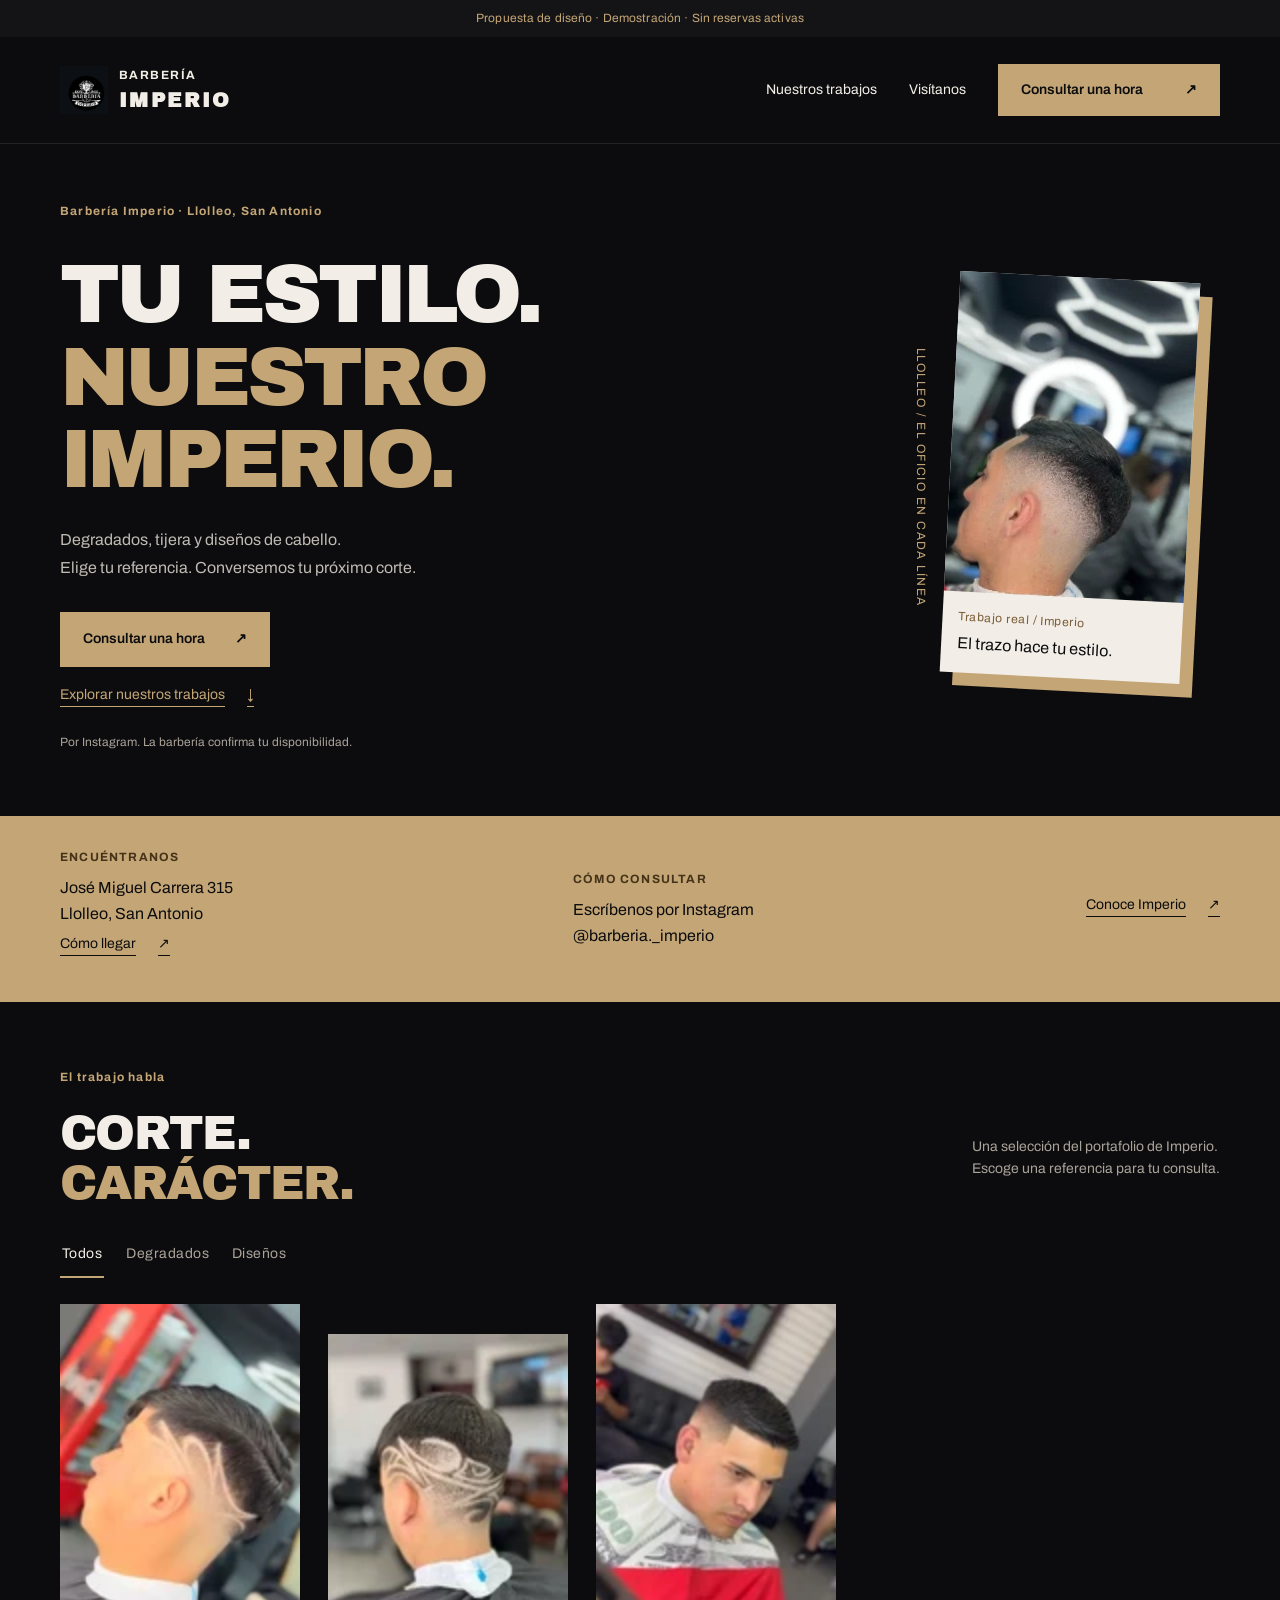
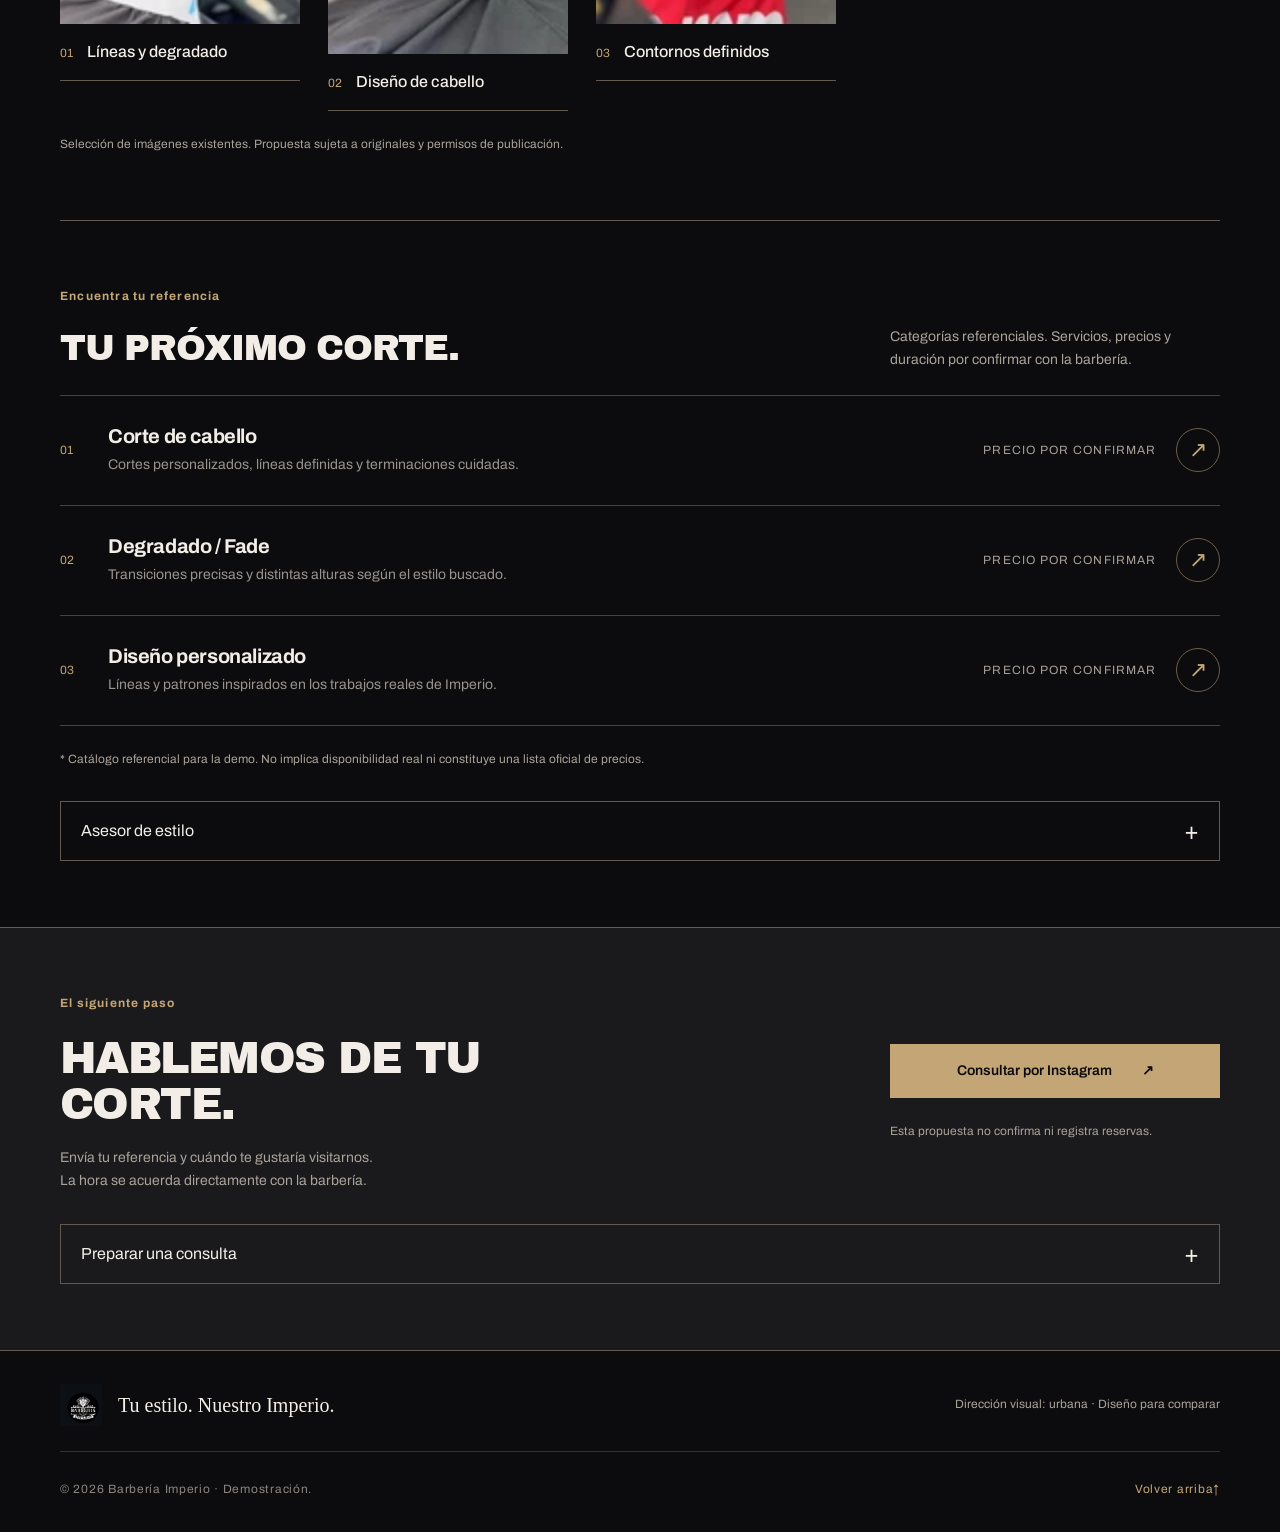
==== index.html @ 1c9d9870 "feat: recorta iconos y prepara fotografia responsive" ====
<!doctype html>
<html lang="es-CL">
<head>
  <meta charset="UTF-8">
  <meta name="viewport" content="width=device-width, initial-scale=1">
  <meta name="theme-color" content="#0c0c0d">
  <meta name="description" content="Barbería Imperio: conoce nuestros cortes, diseños, horarios y explora la experiencia digital de reservas y estilo personal.">
  <title>Barbería Imperio | El detalle hace la diferencia</title>
  <link rel="icon" type="image/png" href="assets/logo-imperio.png">
  <link rel="preload" href="assets/fonts/archivo-black.woff2" as="font" type="font/woff2" crossorigin>
  <link rel="preload" href="assets/fonts/archivo-variable.woff2" as="font" type="font/woff2" crossorigin>
  <link rel="stylesheet" href="styles.css">
  <link rel="stylesheet" href="design-system.css">
  <link rel="stylesheet" href="urban.css">
</head>
<body class="urban">
  <a class="skip-link" href="#contenido">Saltar al contenido</a>
  <div class="announcement">Propuesta de diseño · Demostración · Sin reservas activas</div>
  <header class="site-header" id="arriba">
    <div class="shell nav-shell">
      <a class="brand" href="#arriba" aria-label="Barbería Imperio, volver al inicio"><img src="assets/logo-imperio.png" alt="Logotipo original de Barbería Imperio" width="48" height="48"><span><small>BARBERÍA</small><strong>IMPERIO</strong></span></a>
      <button class="menu-toggle" type="button" aria-label="Abrir menú" aria-expanded="false" aria-controls="main-nav"><span></span><span></span><span></span></button>
      <nav id="main-nav" class="nav-links" aria-label="Navegación principal"><a href="#estilos">Nuestros trabajos</a><a href="#ubicacion">Visítanos</a><a class="btn btn-gold nav-reserve" href="#reservar">Consultar una hora <span aria-hidden="true">↗</span></a></nav>
    </div>
  </header>
  <main id="contenido">
    <section class="hero shell" aria-labelledby="hero-title">
      <div class="hero-copy"><p class="eyebrow">Barbería Imperio · Llolleo, San Antonio</p><h1 id="hero-title"><span>TU ESTILO.</span><span class="bronze">NUESTRO</span><span class="bronze">IMPERIO.</span></h1><p class="lead">Degradados, tijera y diseños de cabello.<br>Elige tu referencia. Conversemos tu próximo corte.</p><div class="hero-actions"><a class="btn btn-gold" href="#reservar">Consultar una hora <span aria-hidden="true">↗</span></a><a class="text-link" href="#estilos">Explorar nuestros trabajos <span aria-hidden="true">↓</span></a></div><p class="hero-note">Por Instagram. La barbería confirma tu disponibilidad.</p></div>
      <div class="hero-art"><p class="vertical-caption">LLOLLEO / EL OFICIO EN CADA LÍNEA</p><figure class="polaroid"><img src="assets/images/fade-perfil-240.webp" srcset="assets/images/fade-perfil-120.webp 120w, assets/images/fade-perfil-160.webp 160w, assets/images/fade-perfil-240.webp 240w" sizes="(max-width: 580px) 220px, (max-width: 1000px) 230px, 240px" alt="Perfil de un corte degradado realizado en Barbería Imperio" width="240" height="320" fetchpriority="high"><figcaption><small>Trabajo real / Imperio</small><p>El trazo hace tu estilo.</p></figcaption></figure></div>
    </section>
    <section class="location-band" id="ubicacion" aria-label="Visítanos y consulta una hora"><div class="shell band-grid"><div><p class="eyebrow">ENCUÉNTRANOS</p><p>José Miguel Carrera 315<br>Llolleo, San Antonio</p><a class="text-link" href="https://www.google.com/maps/search/?api=1&amp;query=Jos%C3%A9%20Miguel%20Carrera%20315%2C%20Llolleo%2C%20San%20Antonio%2C%20Chile" target="_blank" rel="noopener noreferrer">Cómo llegar <span aria-hidden="true">↗</span></a></div><div><p class="eyebrow">CÓMO CONSULTAR</p><p>Escríbenos por Instagram<br><a href="https://www.instagram.com/barberia._imperio/" target="_blank" rel="noopener noreferrer">@barberia._imperio</a></p></div><a class="text-link band-more" href="https://www.instagram.com/barberia._imperio/" target="_blank" rel="noopener noreferrer">Conoce Imperio <span aria-hidden="true">↗</span></a></div></section>
    <section class="section gallery-section" id="estilos" aria-labelledby="gallery-title"><div class="shell"><p class="eyebrow">El trabajo habla</p><div class="section-head"><h2 id="gallery-title">CORTE.<br><span class="bronze">CARÁCTER.</span></h2><p>Una selección del portafolio de Imperio.<br>Escoge una referencia para tu consulta.</p></div><div class="filters" role="group" aria-label="Filtrar estilos de cortes"><button class="filter active" data-filter="todos" aria-pressed="true">Todos</button><button class="filter" data-filter="degradado" aria-pressed="false">Degradados</button><button class="filter" data-filter="diseno" aria-pressed="false">Diseños</button></div><div class="gallery-grid"><article class="gallery-card" data-category="degradado diseno"><img src="assets/images/fade-lineas-240.webp" srcset="assets/images/fade-lineas-120.webp 120w, assets/images/fade-lineas-160.webp 160w, assets/images/fade-lineas-240.webp 240w" sizes="(max-width: 580px) calc((100vw - 56px) / 2), (max-width: 840px) calc((100vw - 96px) / 3), 240px" alt="Perfil lateral con degradado y diseño de líneas" width="240" height="320" loading="lazy"><div class="gallery-card-caption"><span class="card-number">01</span><h3>Líneas y degradado</h3></div></article>
<article class="gallery-card" data-category="diseno"><img src="assets/images/diseno-ondas-240.webp" srcset="assets/images/diseno-ondas-120.webp 120w, assets/images/diseno-ondas-160.webp 160w, assets/images/diseno-ondas-240.webp 240w" sizes="(max-width: 580px) calc((100vw - 56px) / 2), (max-width: 840px) calc((100vw - 96px) / 3), 240px" alt="Diseño de ondas en la parte posterior del cabello" width="240" height="320" loading="lazy"><div class="gallery-card-caption"><span class="card-number">02</span><h3>Diseño de cabello</h3></div></article>
<article class="gallery-card" data-category="degradado"><img src="assets/images/corte-frontal-240.webp" srcset="assets/images/corte-frontal-120.webp 120w, assets/images/corte-frontal-160.webp 160w, assets/images/corte-frontal-240.webp 240w" sizes="(max-width: 580px) calc((100vw - 56px) / 2), (max-width: 840px) calc((100vw - 96px) / 3), 240px" alt="Corte corto con contornos definidos visto de frente" width="240" height="320" loading="lazy"><div class="gallery-card-caption"><span class="card-number">03</span><h3>Contornos definidos</h3></div></article></div><p class="fine-print">Selección de imágenes existentes. Propuesta sujeta a originales y permisos de publicación.</p></div></section>
    <section class="section shell services-section" id="servicios" aria-labelledby="services-title"><p class="eyebrow">Encuentra tu referencia</p><div class="section-head"><h2 id="services-title">TU PRÓXIMO CORTE.</h2><p>Categorías referenciales. Servicios, precios y duración por confirmar con la barbería.</p></div><div class="services-list">
        <article class="service-row"><div class="service-number">01</div><div><h3>Corte de cabello</h3><p>Cortes personalizados, líneas definidas y terminaciones cuidadas.</p></div><span class="price-note">PRECIO POR CONFIRMAR</span><a href="#reservar" class="service-arrow" aria-label="Consultar hora para corte de cabello">↗</a></article>
        <article class="service-row"><div class="service-number">02</div><div><h3>Degradado / Fade</h3><p>Transiciones precisas y distintas alturas según el estilo buscado.</p></div><span class="price-note">PRECIO POR CONFIRMAR</span><a href="#reservar" class="service-arrow" aria-label="Consultar hora para degradado">↗</a></article>
        <article class="service-row"><div class="service-number">03</div><div><h3>Diseño personalizado</h3><p>Líneas y patrones inspirados en los trabajos reales de Imperio.</p></div><span class="price-note">PRECIO POR CONFIRMAR</span><a href="#reservar" class="service-arrow" aria-label="Consultar hora para diseño">↗</a></article>
      </div>
      <p class="fine-print">* Catálogo referencial para la demo. No implica disponibilidad real ni constituye una lista oficial de precios.</p><details class="advisor-panel" id="estilo-ia"><summary>Asesor de estilo <span aria-hidden="true">+</span></summary><div class="advisor-content"><p class="ai-disclaimer">Esta demostración utiliza reglas sencillas, no inteligencia artificial ni análisis de imágenes. No solicita fotografías.</p><div class="ai-widget"><div class="widget-top"><span><i class="live-dot"></i> ASESOR DE ESTILO</span><span>PREVIEW 01 / 01</span></div><h3>Descubre una inspiración</h3><label class="field-label" for="style-choice">¿Qué look buscas?</label><select id="style-choice"><option value="fade">Degradado limpio</option><option value="classic">Un corte versátil</option><option value="design">Un diseño que destaque</option></select><label class="field-label" for="maintenance-choice">¿Cuánto tiempo quieres dedicar al peinado?</label><select id="maintenance-choice"><option value="low">Muy poco</option><option value="medium">Algo de tiempo</option><option value="high">Me gusta trabajar mi estilo</option></select><button id="recommend-btn" class="btn btn-gold btn-full">Ver sugerencia <span>✦</span></button><div id="recommend-result" class="recommend-result" aria-live="polite" hidden></div></div></div></details></section>
    <section class="section booking-section" id="reservar" aria-labelledby="booking-title"><div class="shell"><div class="closing-grid"><div><p class="eyebrow">El siguiente paso</p><h2 id="booking-title">HABLEMOS DE TU<br>CORTE.</h2><p>Envía tu referencia y cuándo te gustaría visitarnos.<br>La hora se acuerda directamente con la barbería.</p></div><div class="closing-action"><a class="btn btn-gold" href="https://www.instagram.com/barberia._imperio/" target="_blank" rel="noopener noreferrer">Consultar por Instagram <span aria-hidden="true">↗</span></a><p class="fine-print">Esta propuesta no confirma ni registra reservas.</p></div></div><details class="consultation-panel"><summary>Preparar una consulta <span aria-hidden="true">+</span></summary><div class="consultation-content"><p>Prepara un mensaje con tus preferencias. Los horarios son referenciales y no indican disponibilidad real.</p><form id="booking-form" class="booking-form"><div class="form-top"><span>CONSULTA DE HORA</span><span>01 / IMPERIO</span></div><label for="appointment-service">¿Qué te gustaría hacer?</label><select id="appointment-service" required><option value="">Selecciona una opción</option><option value="Corte de cabello">Corte de cabello</option><option value="Degradado / Fade">Degradado / Fade</option><option value="Diseño personalizado">Diseño personalizado</option></select><label for="appointment-date">Fecha de preferencia</label><input type="date" id="appointment-date" required><label for="appointment-time">¿En qué horario prefieres venir?</label><select id="appointment-time" required><option value="">Selecciona una franja</option><option value="10:00–13:00">Mañana · 10:00–13:00</option><option value="13:00–16:30">Mediodía · 13:00–16:30</option><option value="16:30–19:30">Tarde · 16:30–19:30</option></select><label for="appointment-notes">Algo que quieras comentar <span>(opcional)</span></label><textarea id="appointment-notes" rows="3" maxlength="250" placeholder="Ej.: Quiero algo parecido al corte de la galería"></textarea><p id="booking-error" class="form-error" aria-live="polite" hidden></p><button type="submit" class="btn btn-gold btn-full">Preparar mi consulta <span>↗</span></button><div id="booking-output" class="booking-output" aria-live="polite" hidden><h3>Mensaje listo para enviar</h3><p id="booking-message"></p><div class="booking-actions"><button id="copy-booking" class="btn btn-outline" type="button">1 · Copiar mensaje</button><a class="btn btn-gold" href="https://www.instagram.com/barberia._imperio/" target="_blank" rel="noopener noreferrer">2 · Abrir Instagram ↗</a></div><p id="copy-status" class="copy-status" role="status" aria-live="polite" aria-atomic="true"></p><small>Debes enviar el mensaje y esperar la confirmación de la barbería.</small></div></form></div></details></div></section>
  </main>
  <footer class="site-footer"><div class="shell footer-main"><a class="footer-signature" href="#arriba" aria-label="Barbería Imperio, volver al inicio"><img src="assets/logo-imperio.png" alt="Barbería Imperio" width="42" height="42"><span>Tu estilo. Nuestro Imperio.</span></a><p>Dirección visual: urbana · Diseño para comparar</p></div><div class="shell footer-bottom"><small>© <span id="current-year"></span> Barbería Imperio · Demostración.</small><a href="#arriba">Volver arriba <span aria-hidden="true">↑</span></a></div></footer>
  <template id="equipo-pendiente"><section class="team-section" id="equipo" aria-labelledby="team-title">
      <div class="team-img"><img src="assets/_archivo/originales/barbero-tijeras.webp" alt="Profesional trabajando en un corte de cabello en Barbería Imperio" loading="lazy"></div>
      <div class="team-text"><span class="section-index">04 / EL EQUIPO</span><p class="kicker">LAS MANOS DETRÁS DEL ESTILO</p><h2 id="team-title">El talento<br>tiene <em>nombre.</em></h2><p>Muy pronto cada barbero podrá tener su propio perfil, galería de trabajos y disponibilidad. No publicaremos nombres, fotografías de perfil o especialidades sin confirmarlos.</p><div class="team-placeholder"><span>PERFILES DEL EQUIPO</span><strong>Próximamente</strong><small>Nombre · Especialidades · Portafolio · Agenda personal</small></div></div>
    </section></template>
  <div class="mobile-bar" hidden><a href="#reservar">Consultar una hora ↗</a></div>
  <script src="app.js" defer></script>
</body>
</html>
---- styles.css ----
:root{--bg:#0b0b0d;--surface:#151518;--surface2:#1b1c1e;--cream:#f1ede6;--gold:#c7a878;--gold2:#ae8c5c;--text:#e7e4df;--muted:#999590;--line:#35312e;--serif:Georgia,'Times New Roman',serif;--sans:Inter,'Segoe UI',Arial,sans-serif}
*{box-sizing:border-box}html{scroll-behavior:smooth;scroll-padding-top:94px}body{margin:0;background:var(--bg);color:var(--text);font-family:var(--sans);line-height:1.6;-webkit-font-smoothing:antialiased}::selection{background:var(--gold);color:var(--bg)}a{color:inherit;text-decoration:none}button,input,select,textarea{font:inherit}button{cursor:pointer}img{display:block;max-width:100%}h1,h2,h3,p,figure{margin:0}h1,h2{font-family:var(--serif);font-weight:400;line-height:1.08;letter-spacing:-.045em}h1 em,h2 em{color:var(--gold);font-weight:400}h2{font-size:clamp(2.65rem,5vw,5.2rem)}h3{line-height:1.2}.shell{width:min(1160px,calc(100% - 64px));margin-inline:auto}.skip-link{position:absolute;transform:translateY(-200%);background:var(--gold);color:#101010;padding:12px;z-index:99}.skip-link:focus{transform:translateY(0)}.announcement{text-align:center;font-size:12px;letter-spacing:.18em;color:#d2c4b0;background:#252017;padding:6px 12px;font-weight:600}.announcement-dot{display:inline-block;width:5px;height:5px;background:var(--gold);border-radius:50%;margin-right:8px;vertical-align:middle}.site-header{position:sticky;top:0;z-index:40;background:rgba(11,11,13,.94);backdrop-filter:blur(16px);border-bottom:1px solid rgba(231,228,223,.1)}.nav-shell{height:84px;display:flex;align-items:center;justify-content:space-between;gap:32px}.brand{display:flex;align-items:center;gap:11px;flex:none}.brand img{object-fit:contain;border-radius:50%;border:1px solid #2e2c2a}.brand span{display:flex;flex-direction:column;line-height:1.2}.brand strong{font-family:var(--serif);font-size:22px;letter-spacing:.11em}.brand small{font-size:12px;letter-spacing:.23em;color:var(--gold);margin-top:5px}.nav-links{display:flex;align-items:center;gap:27px}.nav-links>a{font-size:12px;color:#cbc7c1;transition:color .2s}.nav-links>a:hover{color:var(--gold)}.nav-links sup{font-size:12px;color:var(--gold);vertical-align:top}.nav-links .nav-reserve{background:var(--gold);color:#121212;font-size:12px;font-weight:750;letter-spacing:.045em;padding:14px 19px;text-transform:uppercase}.nav-reserve span{margin-left:12px}.menu-toggle{display:none;border:0;background:transparent;padding:10px}.menu-toggle span{width:23px;height:2px;background:var(--cream);display:block;margin:5px}
.hero{min-height:665px;position:relative;display:grid;grid-template-columns:1.07fr .93fr;align-items:center;gap:40px;padding-top:42px;padding-bottom:90px}.hero::before{position:absolute;content:"";pointer-events:none;width:590px;height:590px;left:-390px;top:-120px;background:radial-gradient(circle,rgba(199,168,120,.085),transparent 70%)}.eyebrow,.kicker,.section-index,.section-head p,.section-copy,.fine-print{font-size:12px}.eyebrow,.kicker{color:var(--gold);letter-spacing:.24em;font-weight:700}.thin-line{width:32px;height:1px;background:var(--gold);display:inline-block;vertical-align:middle;margin-right:11px}.hero h1{font-size:clamp(4.25rem,6.35vw,7.35rem);margin:28px 0 30px}.hero .lead{max-width:540px;color:#bfbab3;font-size:16px;line-height:1.9}.hero-actions{display:flex;gap:10px;flex-wrap:wrap;margin-top:37px}.btn{appearance:none;border:1px solid transparent;padding:16px 22px;min-height:50px;display:inline-flex;align-items:center;justify-content:center;gap:30px;text-align:center;font-size:12px;letter-spacing:.08em;font-weight:800;text-transform:uppercase;transition:transform .2s,background .2s,color .2s}.btn:hover{transform:translateY(-2px)}.btn:focus-visible,a:focus-visible,.filter:focus-visible,.service-arrow:focus-visible{outline:2px solid var(--cream);outline-offset:4px}.btn-gold{background:var(--gold);color:#12110e}.btn-gold:hover{background:#e1c08d}.btn-ghost{background:transparent;border-color:#5d5142;color:var(--cream)}.btn-ghost:hover{border-color:var(--gold)}.btn-outline{background:transparent;border-color:var(--gold);color:var(--cream)}.btn-full{width:100%}.hero-meta{display:flex;gap:27px;flex-wrap:wrap;margin-top:54px;font-size:12px;color:#a6a19b;text-transform:uppercase;letter-spacing:.09em}.hero-meta b{color:var(--gold);margin-right:7px}.hero-art{height:510px;position:relative}.hero-art:before{content:"";position:absolute;inset:35px 55px 30px 30px;border:1px solid rgba(199,168,120,.4);transform:translate(19px,-17px);pointer-events:none}.hero-art img{width:100%;height:100%;object-fit:cover}.hero-main{position:absolute;inset:8px 86px 40px 0;overflow:hidden;background:#292622}.hero-main img{object-position:center 30%;filter:saturate(.88)}.hero-main:after{content:"";position:absolute;inset:50% 0 0;background:linear-gradient(transparent,rgba(0,0,0,.85));pointer-events:none}.hero-main figcaption{font-size:12px;letter-spacing:.27em;font-weight:800;position:absolute;z-index:2;bottom:21px;left:25px;line-height:1.7}.hero-tile{position:absolute;width:147px;height:185px;right:0;overflow:hidden;border:5px solid var(--bg);background:#262321}.hero-tile img{object-position:center 45%}.tile-1{top:-2px}.tile-2{bottom:-1px}.hero-stamp{position:absolute;z-index:3;top:52%;right:103px;background:var(--gold);border-radius:50%;width:98px;height:98px;display:flex;align-items:center;justify-content:center;flex-direction:column;line-height:1.3;transform:rotate(-13deg);font-family:var(--serif);text-align:center;color:#14110e;font-size:16px;font-weight:800;letter-spacing:.05em;box-shadow:0 4px 26px rgba(0,0,0,.3)}.hero-stamp span{font-size:14px}.hero-stamp small{font:12px var(--sans);letter-spacing:.12em}.scroll-prompt{position:absolute;bottom:34px;left:0;font-size:12px;letter-spacing:.2em;color:#bcb4a7}.scroll-prompt span{color:var(--gold);margin-left:10px;font-size:17px}.ticker{overflow:hidden;background:var(--gold);color:#0c0c0d;padding:15px 0}.ticker>div{font-size:13px;letter-spacing:.28em;white-space:nowrap;font-weight:850;text-align:center}.ticker span{margin:0 25px}.section{padding-top:116px;padding-bottom:116px}.section-index{font-weight:700;letter-spacing:.19em;color:var(--gold);font-size:12px;text-transform:uppercase}.intro{display:grid;grid-template-columns:175px 1fr 60px;gap:20px;align-items:start}.intro h2{font-size:clamp(2.6rem,4.2vw,4.8rem)}.section-copy{color:#bbb6af;max-width:630px;line-height:2;font-size:15px;margin-top:25px}.intro-mark{font-size:60px;color:var(--gold);opacity:.75;line-height:1}.gallery-section{background:#121215;border-top:1px solid #242226;border-bottom:1px solid #242226}.section-head{display:flex;justify-content:space-between;gap:35px;align-items:end;margin:16px 0 32px}.section-head h2{margin-top:12px}.section-head>p{max-width:320px;color:#a9a49e;line-height:1.8}.filters{display:flex;flex-wrap:wrap;gap:8px;margin-bottom:25px}.filter{background:transparent;color:#c0bab3;border:1px solid #46403b;padding:10px 17px;font-size:12px;letter-spacing:.04em}.filter.active,.filter:hover{border-color:var(--gold);color:#181510;background:var(--gold)}.gallery-grid{display:grid;grid-template-columns:repeat(4,1fr);grid-auto-rows:235px;gap:13px}.gallery-card{position:relative;overflow:hidden;background:#2d2a29}.gallery-card img{width:100%;height:100%;object-fit:cover;filter:saturate(.88);transition:transform .45s,filter .45s}.gallery-card:hover img{transform:scale(1.06);filter:saturate(1.05)}.gallery-feature{grid-row:span 2;grid-column:span 2}.gallery-feature img{object-position:center 33%}.gallery-card:after{content:"";position:absolute;inset:45% 0 0;background:linear-gradient(transparent,rgba(0,0,0,.84));pointer-events:none}.gallery-card-caption{position:absolute;z-index:2;left:18px;bottom:20px;display:flex;flex-direction:column;gap:4px}.gallery-card-caption small{font-size:12px;letter-spacing:.18em;color:var(--gold)}.gallery-card-caption strong{font-family:var(--serif);font-size:19px;font-weight:400}.gallery-feature .gallery-card-caption strong{font-size:30px}.gallery-card[hidden]{display:none!important}.gallery-bottom{display:flex;align-items:center;justify-content:space-between;gap:25px;margin-top:29px}.gallery-bottom span{font-family:var(--serif);color:#99928b;font-size:24px;font-style:italic}.text-link{font-size:12px;letter-spacing:.09em;color:var(--gold);border-bottom:1px solid var(--gold);padding-bottom:8px}.services-section .section-head{margin-bottom:45px}.services-list{border-top:1px solid #494038}.service-row{min-height:122px;padding:25px 0;display:grid;grid-template-columns:45px 1fr 180px 44px;align-items:center;gap:20px;border-bottom:1px solid #494038}.service-number{color:var(--gold);font-size:12px}.service-row h3{font-family:var(--serif);font-size:clamp(24px,3vw,31px);font-weight:400}.service-row p{margin-top:6px;color:#99938d;font-size:12px}.price-note{font-size:12px;color:#a79f96;text-align:right;letter-spacing:.09em}.service-arrow{border:1px solid #6b5d48;display:grid;place-items:center;color:var(--gold);width:42px;height:42px;border-radius:50%;font-size:22px;transition:background .2s}.service-arrow:hover{background:var(--gold);color:#0c0c0d}.fine-print{color:#8e8882;margin-top:20px}.team-section{display:grid;grid-template-columns:1fr 1fr;min-height:570px;background:#1b1a1a}.team-img{overflow:hidden;max-height:650px}.team-img img{width:100%;height:100%;object-fit:cover;object-position:center 40%;filter:saturate(.75)}.team-text{padding:clamp(45px,7vw,100px);display:flex;flex-direction:column;justify-content:center}.team-text .kicker{margin-top:27px}.team-text h2{margin:14px 0 24px}.team-text>p:not(.kicker){max-width:470px;font-size:14px;color:#c6bfb7;line-height:1.9}.team-placeholder{margin-top:35px;border-top:1px solid #5a4a3b;border-bottom:1px solid #5a4a3b;padding:22px 0;display:flex;flex-direction:column;gap:6px}.team-placeholder span{letter-spacing:.2em;font-size:12px;color:var(--gold)}.team-placeholder strong{font-family:var(--serif);font-weight:400;font-size:25px}.team-placeholder small{color:#9e948a;font-size:12px}.ai-layout{display:grid;grid-template-columns:1.12fr .88fr;align-items:center;gap:9%}.ai-copy h2{margin:17px 0 23px}.ai-copy>p:not(.ai-disclaimer){max-width:480px;color:#bcb6af;font-size:15px;line-height:1.85}.ai-label{background:#29231d;color:#dbc298;padding:10px 14px;font-size:12px;font-weight:750;letter-spacing:.09em;display:inline-block}.check-list{padding:0;margin:25px 0;list-style:none}.check-list li{padding:10px 0;color:#e1d8cc;font-size:13px}.check-list li:before{content:'✦';color:var(--gold);margin-right:12px}.ai-disclaimer{color:#8e8881;font-size:12px;line-height:1.7;max-width:480px}.ai-widget{background:#19191c;border:1px solid #63533d;padding:34px;box-shadow:25px 25px 0 #131315}.widget-top,.form-top{display:flex;justify-content:space-between;gap:10px;font-size:12px;font-weight:800;color:var(--gold);letter-spacing:.16em}.widget-top span:last-child{color:#aaa198}.live-dot{display:inline-block;width:6px;height:6px;background:var(--gold);border-radius:50%;margin-right:7px}.ai-widget h3{font-family:var(--serif);font-weight:400;font-size:28px;margin:23px 0 25px}.field-label,.booking-form label{font-size:12px;color:#ccc4b9;font-weight:650;display:block;margin:18px 0 8px}.ai-widget select,.booking-form select,.booking-form input,.booking-form textarea{width:100%;min-height:49px;border:1px solid #4e463f;background:#101012;color:#eee9e2;padding:12px 15px;border-radius:0;appearance:auto;color-scheme:dark}.booking-form textarea{min-height:82px;resize:vertical}.ai-widget select:focus,.booking-form select:focus,.booking-form input:focus,.booking-form textarea:focus{outline:1px solid var(--gold);border-color:var(--gold)}.ai-widget .btn{margin-top:24px}.recommend-result{border:1px solid #6e5b41;background:#242019;padding:18px;margin-top:20px}.recommend-result strong{color:var(--gold);font-family:var(--serif);font-size:23px;display:block}.recommend-result p{font-size:12px;color:#e3d8c8;line-height:1.8;margin-top:8px}.booking-section{background:#e7dfd3;color:#171513}.booking-layout{display:grid;grid-template-columns:1fr .92fr;gap:8%;align-items:start}.booking-section .section-index,.booking-section .kicker{color:#7a5a35}.booking-copy .kicker{margin-top:45px}.booking-copy h2{margin:12px 0 24px}.booking-copy h2 em{color:#7a5a35}.booking-copy>p{color:#635d56;max-width:470px;font-size:15px;line-height:1.9}.booking-note{border-left:3px solid #9c7649;background:#d9cfc0;padding:20px 25px;margin-top:45px;max-width:490px}.booking-note strong{font-size:12px;letter-spacing:.09em}.booking-note p{color:#5e554c;font-size:12px;line-height:1.7;margin-top:8px}.booking-form{background:#141416;color:#eee9e2;padding:35px}.booking-form label span{color:#aaa198;font-weight:400}.booking-form .btn{margin-top:22px}.booking-form .form-error{padding:10px;background:#4b2a25;color:#ffe1d8;font-size:12px;margin-top:15px}.booking-output{margin-top:25px;border-top:1px solid #5b4d3a;padding-top:18px}.booking-output h3{color:var(--gold);font-family:var(--serif);font-size:22px;font-weight:400}.booking-output>p{white-space:pre-line;font-size:12px;margin:14px 0 18px;line-height:1.8;background:#222226;padding:15px;color:#eee}.booking-actions{display:flex;gap:10px;flex-wrap:wrap}.booking-actions .btn{margin:0;flex:1;min-width:115px;padding:12px;font-size:12px;gap:5px}.booking-output>small{display:block;color:#b9ada0;font-size:12px;margin-top:13px;line-height:1.6}.location-grid{display:grid;grid-template-columns:1fr 340px;gap:100px;align-items:center;margin-top:24px}.location-grid h2{margin:14px 0 40px}.contact-detail{border-top:1px solid #494038;padding:19px 0}.contact-detail small{display:block;color:var(--gold);font-size:12px;letter-spacing:.13em;margin-bottom:7px}.contact-detail strong{font-size:18px;font-weight:550}.contact-detail p{font-size:12px;color:#a9a199;margin-top:3px}.contact-buttons{margin-top:25px}.local-photo{position:relative;width:100%;max-width:340px;aspect-ratio:1/1.13;overflow:hidden;background:#222}.local-photo img{height:100%;width:100%;object-fit:cover;filter:contrast(.98) saturate(.83)}.local-photo figcaption{position:absolute;bottom:0;left:0;right:0;padding:24px 12px 13px;background:linear-gradient(transparent,rgba(0,0,0,.85));font-size:12px;color:#eee;letter-spacing:.1em}.site-footer{background:#101012;border-top:1px solid #4a4033;padding:65px 0 30px}.footer-grid{display:grid;grid-template-columns:1.4fr .7fr .7fr 1fr;gap:30px}.footer-brand img{border-radius:50%}.footer-brand p{font-family:var(--serif);letter-spacing:.11em;font-size:13px;margin-top:14px;color:var(--gold)}.footer-grid>div:not(.footer-brand):not(.footer-motto){display:flex;flex-direction:column;gap:11px}.footer-grid>div>span{color:var(--gold);font-size:12px;letter-spacing:.18em;font-weight:800;margin-bottom:10px}.footer-grid a{color:#b4aea6;font-size:12px}.footer-grid a:hover{color:var(--gold)}.footer-motto{font-family:var(--serif);font-size:clamp(30px,4vw,55px);letter-spacing:.03em;color:#a79f96;white-space:nowrap}.footer-motto span{display:block;color:var(--gold);font-size:20px}.footer-bottom{border-top:1px solid #38332f;margin-top:60px;padding-top:20px;display:flex;align-items:center;justify-content:space-between;gap:15px;color:#8b857e}.footer-bottom small,.footer-bottom a{font-size:12px;letter-spacing:.06em}.footer-bottom a{color:var(--gold)}.mobile-bar{display:none}
@media(max-width:1100px){.nav-links{gap:15px}.hero{gap:18px}.hero h1{font-size:clamp(4rem,6vw,5.6rem)}.location-grid{gap:60px}}
@media(max-width:840px){.shell{width:min(100% - 40px,1160px)}.nav-shell{height:72px}.menu-toggle{display:block}.nav-links{display:none;position:absolute;top:72px;left:0;right:0;background:#111113;padding:22px 20px 30px;border-bottom:1px solid #47413a;flex-direction:column;align-items:stretch;gap:0}.nav-links.open{display:flex}.nav-links a{padding:13px;font-size:14px}.nav-links .nav-reserve{margin-top:10px}.hero{min-height:auto;grid-template-columns:1fr;padding-top:65px;gap:45px}.hero-copy{max-width:640px}.hero h1{font-size:clamp(4rem,9vw,6rem)}.hero-art{max-width:570px;width:100%;height:520px;margin:0 auto}.scroll-prompt{position:static;margin-top:15px}.intro{grid-template-columns:1fr 40px;gap:15px}.intro .section-index{grid-column:1/-1}.section{padding-block:82px}.gallery-grid{grid-template-columns:repeat(2,1fr)}.gallery-feature{grid-row:span 2;grid-column:span 1}.team-text{padding:40px}.ai-layout,.booking-layout{grid-template-columns:1fr;gap:48px}.ai-widget{max-width:570px}.location-grid{grid-template-columns:1fr 280px;gap:30px}.footer-grid{grid-template-columns:1.5fr 1fr 1fr}.footer-motto{display:none}}
@media(max-width:580px){.shell{width:calc(100% - 32px)}.announcement{font-size:12px;letter-spacing:.09em}.nav-shell{height:66px}.nav-links{top:66px}.brand img{width:43px;height:43px}.brand strong{font-size:19px}.hero{padding-top:43px;padding-bottom:42px;gap:35px}.eyebrow{font-size:12px}.hero h1{font-size:clamp(3.55rem,13vw,5.5rem);margin:22px 0}.hero .lead{font-size:14px}.hero-actions .btn{width:100%}.hero-meta{gap:14px;margin-top:27px;font-size:12px}.hero-art{height:410px;max-width:440px}.hero-main{inset:8px 70px 27px 0}.hero-tile{width:115px;height:158px}.hero-stamp{width:77px;height:77px;font-size:12px;right:80px}.hero-stamp small{font-size:12px}.ticker>div{font-size:12px;letter-spacing:.12em}.ticker span{margin:0 12px}.section{padding-block:70px}.intro{grid-template-columns:1fr}.intro h2{font-size:clamp(2.55rem,10vw,4rem)}.intro-mark{display:none}.section-head{align-items:start;flex-direction:column;gap:15px}.section-head>p{max-width:100%}.gallery-grid{grid-template-columns:repeat(2,minmax(0,1fr));grid-auto-rows:215px;gap:9px}.gallery-feature{grid-column:span 2;grid-row:span 2}.gallery-card-caption{left:12px;bottom:12px}.gallery-card-caption strong{font-size:15px}.gallery-feature .gallery-card-caption strong{font-size:23px}.gallery-bottom{align-items:start;flex-direction:column}.service-row{grid-template-columns:24px 1fr 35px;gap:12px;min-height:120px}.service-row .price-note{grid-column:2;grid-row:2;text-align:left}.service-arrow{grid-column:3;grid-row:1;align-self:start;width:35px;height:35px}.service-row p{font-size:12px}.team-section{grid-template-columns:1fr}.team-img{height:360px}.team-text{padding:60px 26px}.ai-widget,.booking-form{padding:23px}.ai-widget{box-shadow:10px 10px 0 #131315}.booking-note{margin-top:25px}.location-grid{grid-template-columns:1fr}.local-photo{max-width:100%;aspect-ratio:1.3/1}.footer-grid{grid-template-columns:1fr 1fr;gap:30px}.footer-brand{grid-column:span 2}.footer-bottom{flex-direction:column;align-items:start;padding-bottom:50px}.mobile-bar{display:block;position:fixed;bottom:0;left:0;right:0;z-index:45;background:#111;padding:10px 16px max(10px,env(safe-area-inset-bottom));border-top:1px solid #514632}.mobile-bar a{display:block;background:var(--gold);color:#111;text-align:center;padding:13px;font-size:12px;font-weight:850;letter-spacing:.08em}.site-footer{padding-bottom:25px}}
@media(prefers-reduced-motion:reduce){html{scroll-behavior:auto}*,*:before,*:after{transition:none!important;animation:none!important}}

/* Fase 1: legibilidad y confirmación accesible de copia. */
small{font-size:12px}.brand small{letter-spacing:.1em}.hero .eyebrow{letter-spacing:.1em}.hero-stamp{width:112px;height:112px}.hero-stamp small{letter-spacing:0}.widget-top{flex-wrap:wrap}.booking-actions .btn{min-width:170px;min-height:44px}.copy-status{min-height:1.6em;margin-top:12px;color:var(--cream);font-size:12px}.contact-buttons{display:flex;flex-wrap:wrap;gap:12px}.gallery-card-caption small{color:var(--cream)}.gallery-card-caption{ text-shadow:0 1px 3px #000}.hero-main figcaption,.local-photo figcaption{text-shadow:0 1px 3px #000}@media(max-width:580px){.hero-stamp{width:100px;height:100px;right:65px}.hero-meta{letter-spacing:.04em}.announcement{letter-spacing:.04em}.hero .eyebrow{letter-spacing:.06em}}
---- design-system.css ----
@font-face {
  font-family: 'Archivo';
  src: url('assets/fonts/archivo-variable.woff2') format('woff2');
  font-style: normal;
  font-weight: 100 900;
  font-display: swap;
}
@font-face {
  font-family: 'Archivo Black';
  src: url('assets/fonts/archivo-black.woff2') format('woff2');
  font-style: normal;
  font-weight: 400;
  font-display: swap;
}

:root {
  --bg: #0c0c0e;
  --surface: #1a1a1d;
  --surface2: #2a2a2c;
  --cream: #f2eee7;
  --gold: #c4a676;
  --gold2: #d7bb90;
  --bronze-dark: #7a5a35;
  --text: var(--cream);
  --muted: #aaa39a;
  --line: #625a50;
  --sans: 'Archivo', Arial, Helvetica, sans-serif;
  --display: 'Archivo Black', Arial, Helvetica, sans-serif;
  --serif: Georgia, 'Times New Roman', serif;
  --type-label: .75rem;
  --type-small: .875rem;
  --type-body: 1rem;
  --type-title: clamp(1.5rem, 2.5vw, 2rem);
  --type-section: clamp(1.875rem, 4vw, 3.5rem);
  --type-hero: clamp(2rem, 5.4vw, 5rem);
  --focus: var(--cream);
}

body { font-size: var(--type-body); }
h1, h2 {
  font-family: var(--display);
  font-weight: 400;
  line-height: 1.06;
  letter-spacing: -.035em;
}
h1 em, h2 em { font-style: normal; }
.hero h1 { font-size: var(--type-hero); }
h2, .intro h2 { font-size: var(--type-section); }
h3, .service-row h3, .ai-widget h3, .booking-output h3 {
  font-family: var(--sans);
  font-size: var(--type-title);
  font-weight: 700;
  letter-spacing: -.02em;
}
.brand strong { font-family: var(--display); font-size: 22px; letter-spacing: .07em; }
.hero-stamp, .gallery-card-caption strong, .gallery-bottom span,
.team-placeholder strong, .recommend-result strong, .footer-motto {
  font-family: var(--sans);
  font-style: normal;
}
.footer-brand p { font-family: var(--serif); }
.eyebrow, .kicker, .section-index, .ai-label, .widget-top, .form-top,
.contact-detail small, .footer-grid > div > span {
  font-size: var(--type-label);
  letter-spacing: .1em;
  font-weight: 700;
}
.section-copy, .section-head > p, .hero .lead, .booking-copy > p,
.ai-copy > p:not(.ai-disclaimer), .team-text > p:not(.kicker) {
  font-size: var(--type-body);
  line-height: 1.75;
}
.service-row p, .contact-detail p, .booking-form label, .field-label,
.check-list li { font-size: var(--type-small); }
.booking-section { background: var(--cream); color: var(--bg); --focus: var(--bronze-dark); }
.booking-section .section-index, .booking-section .kicker,
.booking-copy h2 em { color: var(--bronze-dark); }
.booking-form { background: var(--surface); color: var(--cream); --focus: var(--cream); }
.ai-widget { background: var(--surface); }
.booking-note { background: #e4dbcd; }
.ai-widget select, .booking-form select, .booking-form input,
.booking-form textarea { background: var(--bg); color: var(--cream); border-color: var(--line); }

/* Shared controls: every state is scoped to enabled controls. */
.btn, .nav-reserve, .filter, .text-link, .service-arrow, .menu-toggle {
  min-height: 44px;
  min-width: 44px;
  transition: background-color .16s ease, color .16s ease, border-color .16s ease;
}
.btn { font-size: var(--type-label); letter-spacing: .04em; font-weight: 700; }
.btn-gold, .nav-links .nav-reserve { background: var(--gold); color: var(--bg); border: 1px solid var(--gold); }
.btn-gold:hover:not(:disabled):not([aria-disabled='true']),
.nav-links .nav-reserve:hover:not([aria-disabled='true']) { background: var(--gold2); color: var(--bg); border-color: var(--gold2); }
.btn-outline, .btn-ghost { background: transparent; color: var(--cream); border: 1px solid var(--gold); }
.btn-outline:hover:not(:disabled):not([aria-disabled='true']),
.btn-ghost:hover:not(:disabled):not([aria-disabled='true']) { background: var(--surface2); color: var(--cream); border-color: var(--gold2); }
.btn:hover { transform: none; }
.btn:active:not(:disabled):not([aria-disabled='true']),
.nav-reserve:active:not([aria-disabled='true']) { background: var(--gold); color: var(--bg); border-color: var(--gold); }
.text-link { display: inline-flex; align-items: center; color: var(--gold); border: 0; text-decoration: underline; text-underline-offset: .5em; text-decoration-thickness: 1px; }
.text-link:hover:not([aria-disabled='true']) { color: var(--cream); text-decoration-thickness: 2px; }
.text-link:active:not([aria-disabled='true']) { color: var(--gold2); }
.filters { gap: 20px; }
.filter { padding: 10px 0; border: 0; border-bottom: 2px solid transparent; background: transparent; color: var(--muted); font-size: var(--type-small); }
.filter.active, .filter[aria-pressed='true'] { border-color: var(--gold); background: transparent; color: var(--cream); }
.filter:hover:not(:disabled):not([aria-disabled='true']) { color: var(--cream); border-color: var(--gold2); background: transparent; }
.filter:active:not(:disabled):not([aria-disabled='true']) { background: var(--surface2); color: var(--cream); }
.menu-toggle { border: 1px solid var(--line); }
.service-arrow { width: 44px; height: 44px; }
.footer-grid a, .footer-bottom a { display: inline-flex; align-items: center; min-height: 44px; min-width: 44px; }
:where(a, button, input, select, textarea):focus-visible {
  outline: 2px solid var(--focus);
  outline-offset: 4px;
}
.btn:focus-visible, a:focus-visible, .filter:focus-visible, .service-arrow:focus-visible { outline-color: var(--focus); }
.btn:disabled, .btn[aria-disabled='true'], .nav-reserve[aria-disabled='true'],
.text-link[aria-disabled='true'], .filter:disabled, .filter[aria-disabled='true'] {
  color: #bbb3a8;
  background: var(--surface2);
  border-color: var(--line);
  cursor: not-allowed;
  text-decoration: none;
}
@media (max-width: 580px) {
  :root { --type-hero: clamp(2rem, 9vw, 3rem); }
  .brand strong { font-size: 19px; }
  .service-row { grid-template-columns: 24px minmax(0, 1fr) 44px; }
  .hero .eyebrow { letter-spacing: .06em; }
}
@media (prefers-reduced-motion: reduce) {
  *, *::before, *::after { transition: none !important; }
}
---- urban.css ----
/* Estructura urbana. Los tokens y controles viven en design-system.css. */
.urban .shell { width: min(1160px, calc(100% - 64px)); }
.urban .announcement { background: #141416; color: var(--gold); font-size: 12px; letter-spacing: .01em; font-weight: 400; padding: 9px 16px; }
.urban .site-header { position: relative; background: var(--bg); backdrop-filter: none; }
.urban .nav-shell { height: 106px; }
.urban .brand img { border: 0; border-radius: 0; width: 48px; height: auto; }
.urban .brand small { color: var(--cream); font-weight: 700; font-size: 12px; letter-spacing: .12em; margin: 0 0 5px; }
.urban .brand strong { font-size: 20px; letter-spacing: .12em; }
.urban .nav-links { gap: 32px; }
.urban .nav-links > a { min-height: 44px; display: inline-flex; align-items: center; color: var(--cream); font-size: 14px; }
.urban .nav-links .nav-reserve { color: var(--bg); font-size: 14px; text-transform: none; padding: 14px 22px; font-weight: 600; letter-spacing: 0; }
.urban .menu-toggle { width: 44px; height: 44px; padding: 9px; }
.urban .menu-toggle span { width: 22px; margin: 5px 0; }
.urban .menu-toggle[aria-expanded='true'] span:nth-child(1) { transform: translateY(7px) rotate(45deg); }
.urban .menu-toggle[aria-expanded='true'] span:nth-child(2) { opacity: 0; }
.urban .menu-toggle[aria-expanded='true'] span:nth-child(3) { transform: translateY(-7px) rotate(-45deg); }
.urban .hero { grid-template-columns: minmax(0, 1fr) 340px; gap: 100px; padding: 58px 0 64px; min-height: 640px; }
.urban .hero::before, .urban .hero-art::before { content: none; }
.urban .hero .eyebrow { margin-bottom: 32px; letter-spacing: .1em; text-transform: none; }
.urban .hero h1 { font-size: clamp(52px, 6.5vw, 88px); margin: 0 0 26px; line-height: .99; letter-spacing: -.045em; }
.urban .hero h1 span { display: block; }
.urban .bronze { color: var(--gold); }
.urban .hero .lead { font-size: 16px; line-height: 1.75; }
.urban .hero-actions { display: flex; align-items: flex-start; flex-direction: column; gap: 10px; margin-top: 30px; }
.urban .btn { padding: 15px 22px; min-height: 50px; gap: 30px; font-size: 14px; letter-spacing: 0; text-transform: none; font-weight: 600; }
.urban .text-link { font-size: 14px; letter-spacing: 0; gap: 22px; min-height: 44px; }
.urban .hero-note { margin-top: 12px; font-size: 12px; color: var(--muted); }
.urban .hero-art { width: 100%; height: auto; max-width: none; display: flex; align-items: center; justify-content: center; gap: 20px; margin: 0; }
.urban .vertical-caption { writing-mode: vertical-rl; font-size: 12px; letter-spacing: .12em; color: var(--gold); }
.urban .polaroid { width: 240px; flex-shrink: 0; transform: rotate(3deg); background: var(--cream); color: var(--bg); box-shadow: 13px 13px 0 var(--gold); }
.urban .polaroid img { width: 100%; height: auto; aspect-ratio: 3 / 4; object-fit: cover; }
.urban .polaroid figcaption { padding: 16px; }
.urban .polaroid small { display: block; color: var(--bronze-dark); font-size: 12px; letter-spacing: .04em; margin-bottom: 4px; }
.urban .polaroid p { font-size: 16px; }
.urban .location-band { background: var(--gold); color: var(--bg); --focus: var(--bg); padding: 32px 0; }
.urban .band-grid { display: grid; grid-template-columns: 1fr 1fr auto; gap: 36px; align-items: center; }
.urban .location-band .eyebrow { color: #443219; margin-bottom: 8px; }
.urban .location-band p { font-size: 16px; }
.urban .location-band .eyebrow { font-size: 12px; }
.urban .location-band .text-link { color: var(--bg); }
.urban .location-band .text-link:hover { color: #33240f; }
.urban .band-more { align-self: center; }
.urban .section { padding-top: 66px; padding-bottom: 66px; }
.urban .gallery-section { background: var(--bg); border: 0; }
.urban .section-head { margin: 20px 0 24px; align-items: center; }
.urban .section-head h2 { font-size: clamp(32px, 4vw, 48px); margin: 0; }
.urban .section-head > p { font-size: 14px; line-height: 1.6; color: var(--muted); max-width: 330px; }
.urban .filters { margin: 16px 0 26px; gap: 22px; }
.urban .gallery-grid { display: grid; grid-template-columns: repeat(3, minmax(0, 240px)); grid-auto-rows: auto; gap: 28px; align-items: start; }
.urban .gallery-card { background: transparent; overflow: visible; }
.urban .gallery-card:nth-child(even) { margin-top: 30px; }
.urban .gallery-card::after { content: none; }
.urban .gallery-card img { width: 100%; height: auto; aspect-ratio: 3 / 4; object-fit: cover; filter: none; }
.urban .gallery-card:hover img { transform: none; filter: none; }
.urban .gallery-card-caption { position: static; display: flex; flex-direction: row; align-items: baseline; gap: 14px; padding: 16px 0; border-bottom: 1px solid var(--line); text-shadow: none; }
.urban .card-number { color: var(--gold); font-size: 12px; }
.urban .gallery-card h3 { font-family: var(--sans); font-size: 16px; font-weight: 500; line-height: 1.5; letter-spacing: 0; }
.urban .fine-print { margin-top: 24px; color: var(--muted); font-size: 12px; line-height: 1.6; }
.urban .services-section { border-top: 1px solid var(--line); }
.urban .services-section .section-head { margin-bottom: 24px; }
.urban .services-section h2 { font-size: clamp(28px, 3vw, 36px); }
.urban .service-row { grid-template-columns: 28px minmax(0,1fr) 180px 44px; gap: 20px; padding: 22px 0; min-height: 110px; }
.urban .service-row h3 { font-size: 20px; }
.urban .service-row p { font-size: 14px; }
.urban details { margin-top: 32px; border: 1px solid var(--line); }
.urban summary { display: flex; justify-content: space-between; align-items: center; min-height: 56px; padding: 16px 20px; cursor: pointer; color: var(--cream); list-style: none; font-size: 16px; }
.urban summary::-webkit-details-marker { display: none; }
.urban summary span { font-size: 24px; line-height: 1; }
.urban details[open] > summary span { transform: rotate(45deg); }
.urban summary:hover { background: var(--surface2); }
.urban summary:focus-visible { outline: 2px solid var(--cream); outline-offset: 4px; }
.urban .advisor-content { padding: 0 24px 24px; }
.urban .ai-disclaimer { max-width: 650px; color: var(--muted); margin: 12px 0 24px; }
.urban .ai-widget { max-width: 570px; padding: 24px; box-shadow: none; }
.urban .booking-section { background: var(--surface); color: var(--cream); --focus: var(--cream); border-top: 1px solid var(--line); border-bottom: 1px solid var(--line); }
.urban .closing-grid { display: grid; grid-template-columns: minmax(0, 1fr) 330px; gap: 60px; align-items: center; }
.urban .closing-grid h2 { font-size: clamp(30px, 3.6vw, 44px); margin: 22px 0 18px; }
.urban .closing-grid p:not(.eyebrow) { font-size: 14px; color: var(--muted); line-height: 1.65; }
.urban .closing-action .btn { width: 100%; }
.urban .closing-action .fine-print { font-size: 12px !important; }
.urban .consultation-content { padding: 0 24px 24px; }
.urban .consultation-content > p { color: var(--muted); margin-bottom: 24px; max-width: 620px; font-size: 14px; }
.urban .booking-form { max-width: 620px; padding: 28px; background: var(--bg); }
.urban .form-top { flex-wrap: wrap; }
.urban .site-footer { background: var(--bg); border: 0; padding: 32px 0 20px; }
.urban .footer-main { display: flex; justify-content: space-between; align-items: center; gap: 24px; }
.urban .footer-signature { display: inline-flex; align-items: center; gap: 16px; min-height: 44px; font-family: var(--serif); font-size: 20px; }
.urban .footer-signature img { width: 42px; height: auto; }
.urban .footer-main > p { font-size: 12px; color: var(--muted); }
.urban .footer-bottom { margin-top: 24px; padding-top: 16px; }
.urban .footer-bottom a { display: inline-flex; align-items: center; min-height: 44px; }
.urban .mobile-bar { display: none; }
@media(max-width: 1000px) {
  .urban .hero { gap: 40px; grid-template-columns: minmax(0,1fr) 290px; }
  .urban .hero h1 { font-size: clamp(48px,6vw,68px); }
  .urban .hero-art { gap: 12px; }
  .urban .polaroid { width: 230px; }
}
@media(max-width: 840px) {
  .urban .shell { width: calc(100% - 40px); }
  .urban .nav-shell { height: 78px; }
  .urban .nav-links { top: 78px; gap: 0; padding: 16px 20px 24px; }
  .urban .nav-links > a { display: flex; }
  .urban .hero { grid-template-columns: 1fr; min-height: auto; padding-top: 36px; gap: 40px; }
  .urban .hero-copy { max-width: 640px; }
  .urban .hero h1 { font-size: clamp(40px,8vw,64px); }
  .urban .hero-art { max-width: 310px; margin: 0 auto; }
  .urban .band-grid { grid-template-columns: 1fr 1fr; }
  .urban .band-more { grid-column: 1 / -1; justify-self: start; }
  .urban .closing-grid { grid-template-columns: 1fr; gap: 26px; }
  .urban .closing-action { max-width: 400px; }
}
@media(max-width: 580px) {
  .urban .shell { width: calc(100% - 40px); }
  .urban .announcement { padding: 7px 16px; font-size: 12px; line-height: 1.5; }
  .urban .nav-shell { height: 70px; gap: 16px; }
  .urban .brand img { width: 40px; }
  .urban .brand small { font-size: 12px; }
  .urban .brand strong { font-size: 18px; }
  .urban .nav-links { top: 70px; }
  .urban .hero { padding: 32px 0 44px; gap: 28px; }
  .urban .hero .eyebrow { margin-bottom: 24px; letter-spacing: .03em; }
  .urban .hero h1 { font-size: clamp(36px,11.1vw,52px); line-height: 1.02; margin-bottom: 22px; }
  .urban .hero .lead { font-size: 14px; line-height: 1.7; }
  .urban .hero-actions { margin-top: 24px; gap: 8px; }
  .urban .hero-actions .text-link { width: auto; }
  .urban .hero-note { margin-top: 8px; }
  .urban .hero-art { width: 100%; gap: 14px; justify-content: center; }
  .urban .polaroid { width: 220px; box-shadow: 10px 10px 0 var(--gold); }
  .urban .polaroid figcaption { padding: 12px; }
  .urban .polaroid p { font-size: 14px; }
  .urban .vertical-caption { font-size: 12px; letter-spacing: .09em; }
  .urban .location-band { padding: 28px 0; }
  .urban .band-grid { grid-template-columns: 1fr; gap: 24px; }
  .urban .band-more { grid-column: auto; }
  .urban .location-band p { font-size: 14px; }
  .urban .location-band .eyebrow { font-size: 12px; }
  .urban .section { padding: 44px 0; }
  .urban .section-head { gap: 18px; margin: 20px 0; }
  .urban .section-head h2 { font-size: 36px; }
  .urban .gallery-grid { grid-template-columns: repeat(2,minmax(0,1fr)); gap: 24px 16px; }
  .urban .gallery-card:nth-child(even) { margin-top: 20px; }
  .urban .gallery-card-caption { flex-direction: column; gap: 8px; padding: 12px 0; }
  .urban .gallery-card h3 { font-size: 14px; }
  .urban .services-section h2 { font-size: 30px; }
  .urban .service-row { grid-template-columns: 24px minmax(0,1fr) 44px; gap: 12px; }
  .urban .service-row h3 { font-size: 18px; }
  .urban .service-row .price-note { grid-column: 2; grid-row: 2; }
  .urban .advisor-content, .urban .consultation-content { padding: 0 16px 16px; }
  .urban .ai-widget, .urban .booking-form { padding: 18px; }
  .urban .closing-grid { gap: 26px; }
  .urban .closing-grid h2 { font-size: 30px; }
  .urban .closing-action { max-width: none; }
  .urban .footer-main { flex-direction: column; align-items: flex-start; gap: 16px; }
  .urban .footer-signature { font-size: 18px; gap: 12px; }
  .urban .footer-bottom { padding-bottom: 0; }
}
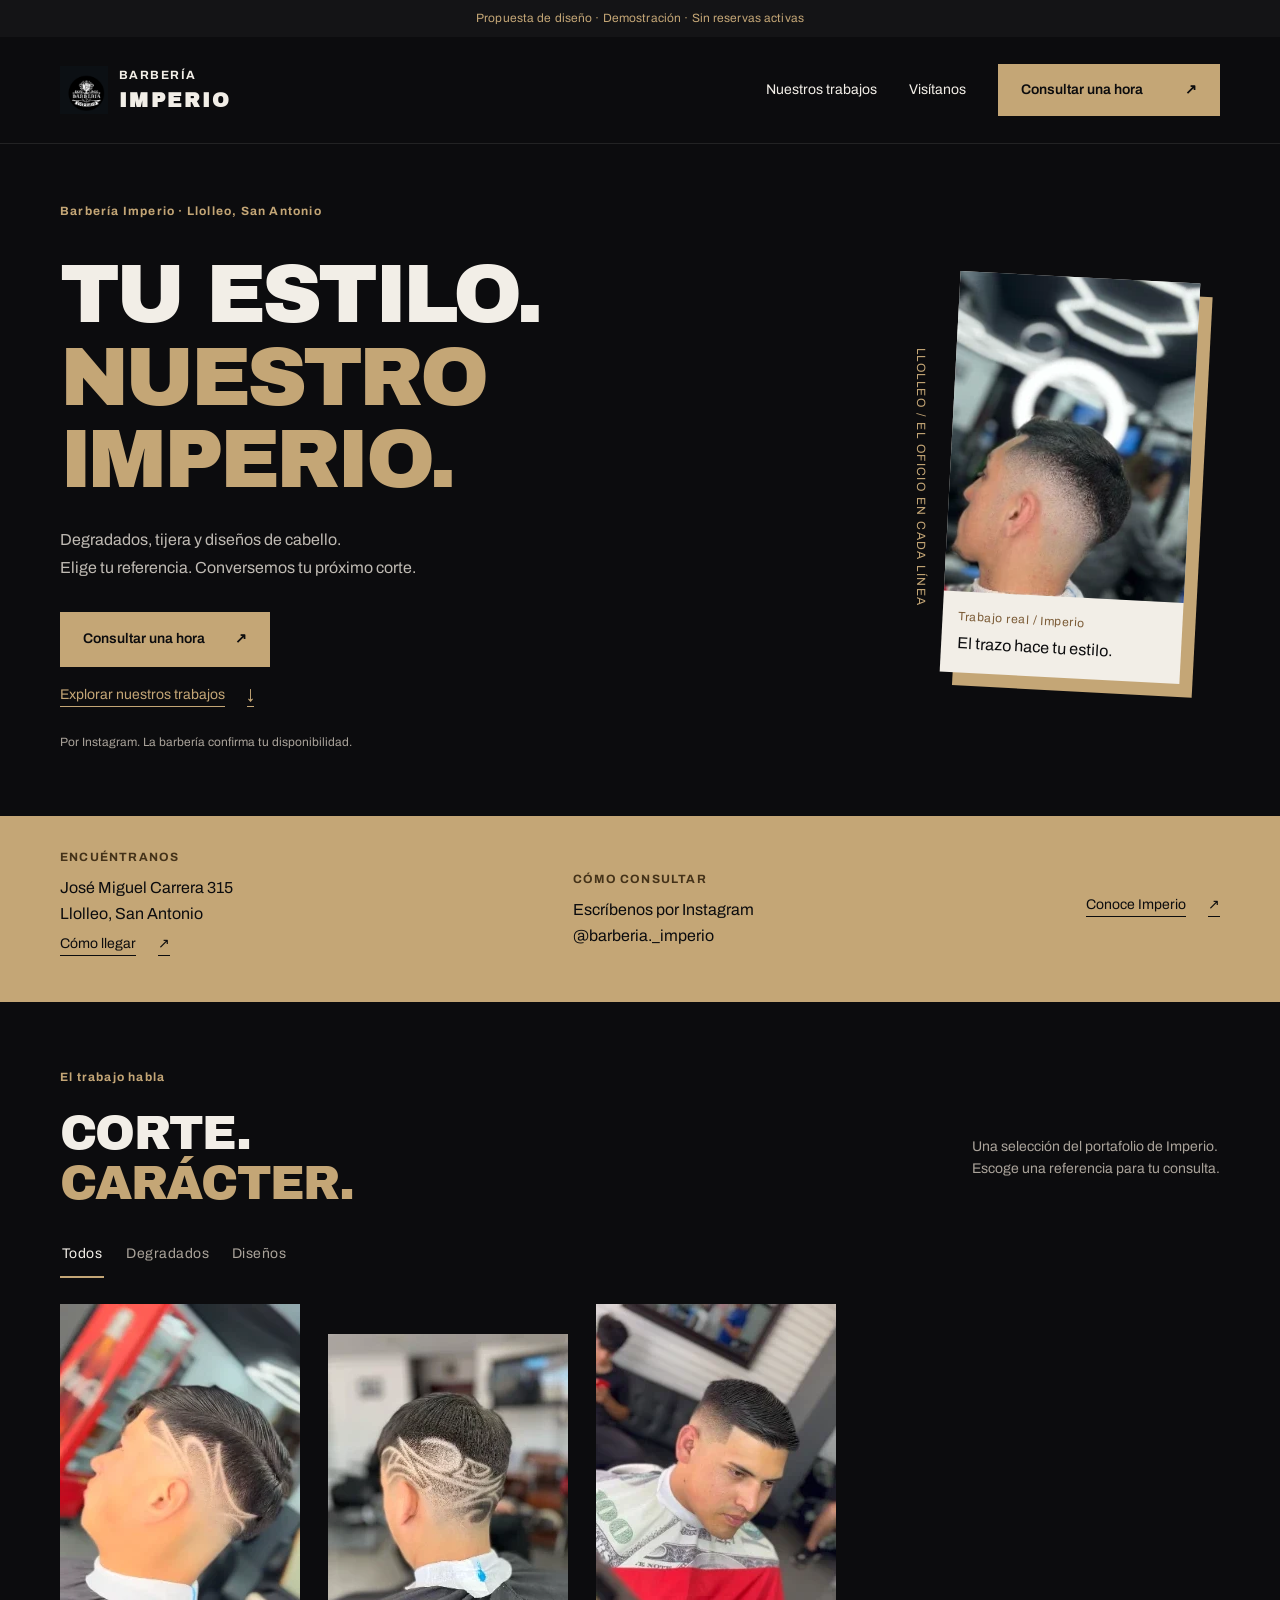
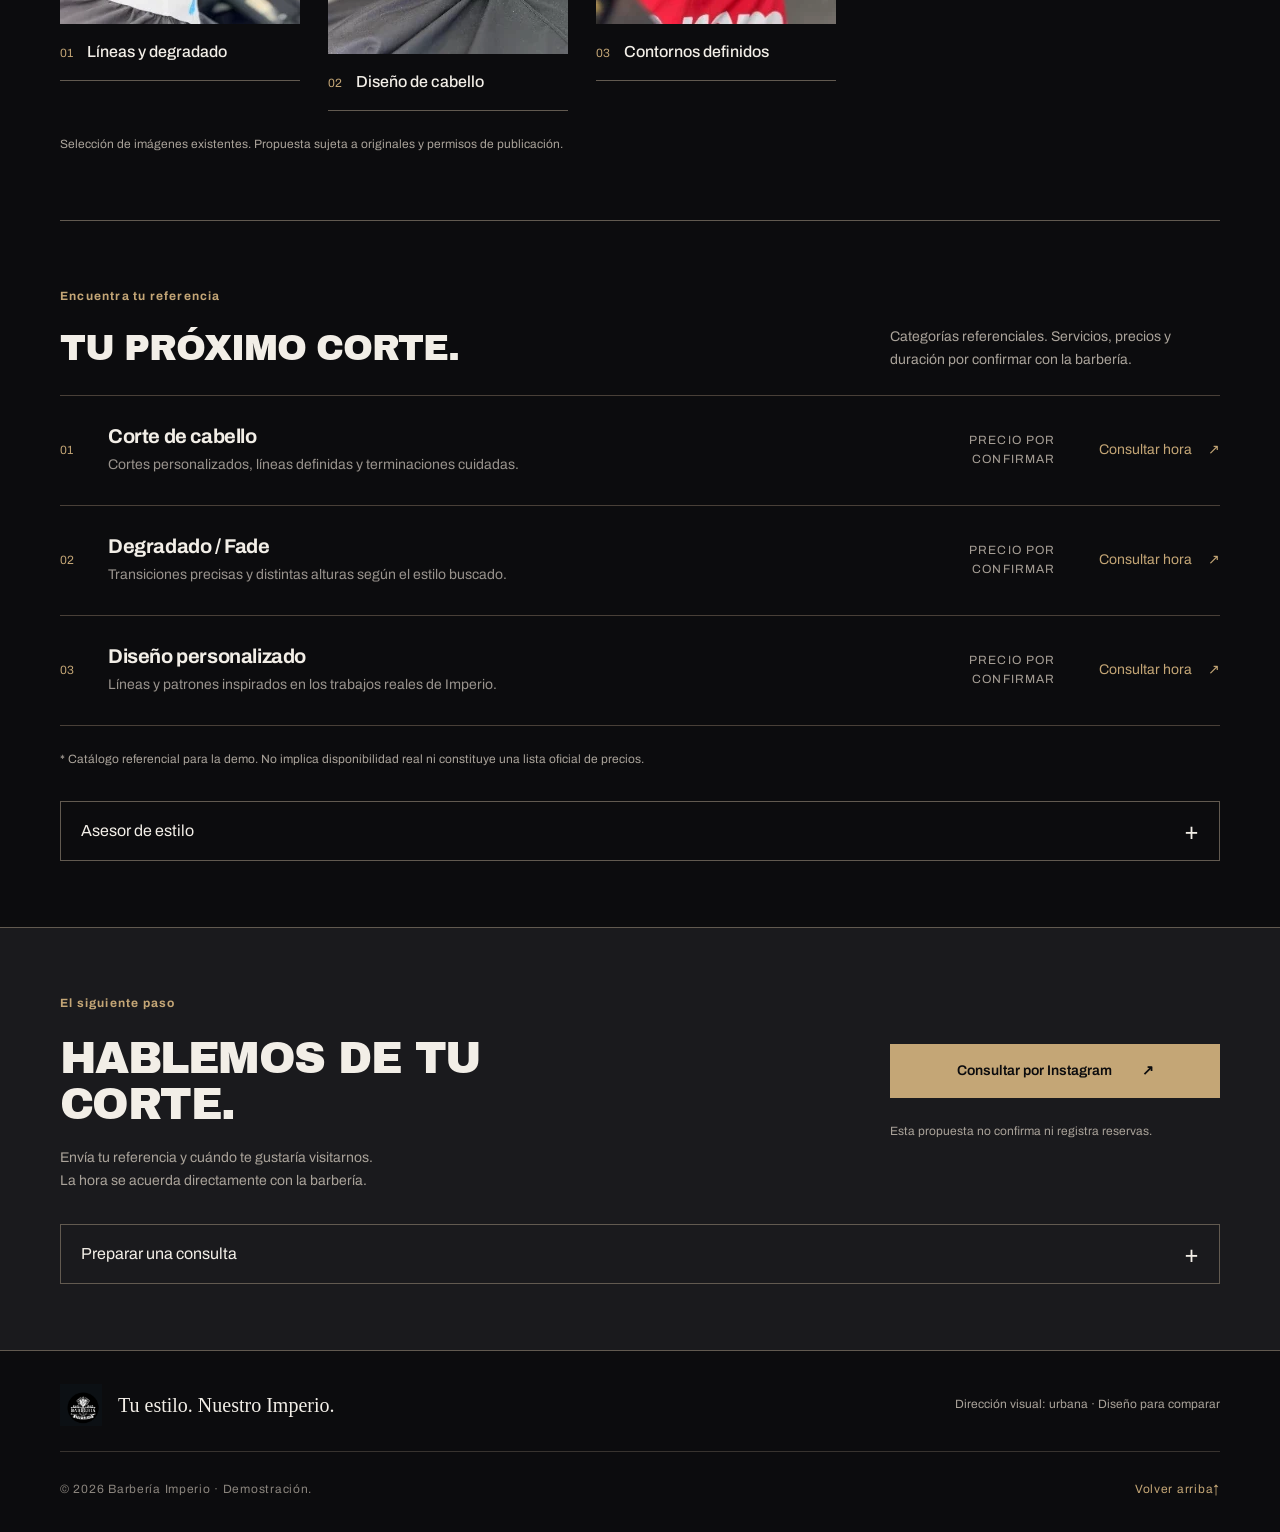
==== commit d9f13e4d: "feat: conecta recorrido de consulta y CTA movil" ====
--- a/index.html
+++ b/index.html
@@ -29,23 +29,23 @@
       <div class="hero-art"><p class="vertical-caption">LLOLLEO / EL OFICIO EN CADA LÍNEA</p><figure class="polaroid"><img src="assets/images/fade-perfil-240.webp" srcset="assets/images/fade-perfil-120.webp 120w, assets/images/fade-perfil-160.webp 160w, assets/images/fade-perfil-240.webp 240w" sizes="(max-width: 580px) 220px, (max-width: 1000px) 230px, 240px" alt="Perfil de un corte degradado realizado en Barbería Imperio" width="240" height="320" fetchpriority="high"><figcaption><small>Trabajo real / Imperio</small><p>El trazo hace tu estilo.</p></figcaption></figure></div>
     </section>
     <section class="location-band" id="ubicacion" aria-label="Visítanos y consulta una hora"><div class="shell band-grid"><div><p class="eyebrow">ENCUÉNTRANOS</p><p>José Miguel Carrera 315<br>Llolleo, San Antonio</p><a class="text-link" href="https://www.google.com/maps/search/?api=1&amp;query=Jos%C3%A9%20Miguel%20Carrera%20315%2C%20Llolleo%2C%20San%20Antonio%2C%20Chile" target="_blank" rel="noopener noreferrer">Cómo llegar <span aria-hidden="true">↗</span></a></div><div><p class="eyebrow">CÓMO CONSULTAR</p><p>Escríbenos por Instagram<br><a href="https://www.instagram.com/barberia._imperio/" target="_blank" rel="noopener noreferrer">@barberia._imperio</a></p></div><a class="text-link band-more" href="https://www.instagram.com/barberia._imperio/" target="_blank" rel="noopener noreferrer">Conoce Imperio <span aria-hidden="true">↗</span></a></div></section>
-    <section class="section gallery-section" id="estilos" aria-labelledby="gallery-title"><div class="shell"><p class="eyebrow">El trabajo habla</p><div class="section-head"><h2 id="gallery-title">CORTE.<br><span class="bronze">CARÁCTER.</span></h2><p>Una selección del portafolio de Imperio.<br>Escoge una referencia para tu consulta.</p></div><div class="filters" role="group" aria-label="Filtrar estilos de cortes"><button class="filter active" data-filter="todos" aria-pressed="true">Todos</button><button class="filter" data-filter="degradado" aria-pressed="false">Degradados</button><button class="filter" data-filter="diseno" aria-pressed="false">Diseños</button></div><div class="gallery-grid"><article class="gallery-card" data-category="degradado diseno"><img src="assets/images/fade-lineas-240.webp" srcset="assets/images/fade-lineas-120.webp 120w, assets/images/fade-lineas-160.webp 160w, assets/images/fade-lineas-240.webp 240w" sizes="(max-width: 580px) calc((100vw - 56px) / 2), (max-width: 840px) calc((100vw - 96px) / 3), 240px" alt="Perfil lateral con degradado y diseño de líneas" width="240" height="320" loading="lazy"><div class="gallery-card-caption"><span class="card-number">01</span><h3>Líneas y degradado</h3></div></article>
-<article class="gallery-card" data-category="diseno"><img src="assets/images/diseno-ondas-240.webp" srcset="assets/images/diseno-ondas-120.webp 120w, assets/images/diseno-ondas-160.webp 160w, assets/images/diseno-ondas-240.webp 240w" sizes="(max-width: 580px) calc((100vw - 56px) / 2), (max-width: 840px) calc((100vw - 96px) / 3), 240px" alt="Diseño de ondas en la parte posterior del cabello" width="240" height="320" loading="lazy"><div class="gallery-card-caption"><span class="card-number">02</span><h3>Diseño de cabello</h3></div></article>
-<article class="gallery-card" data-category="degradado"><img src="assets/images/corte-frontal-240.webp" srcset="assets/images/corte-frontal-120.webp 120w, assets/images/corte-frontal-160.webp 160w, assets/images/corte-frontal-240.webp 240w" sizes="(max-width: 580px) calc((100vw - 56px) / 2), (max-width: 840px) calc((100vw - 96px) / 3), 240px" alt="Corte corto con contornos definidos visto de frente" width="240" height="320" loading="lazy"><div class="gallery-card-caption"><span class="card-number">03</span><h3>Contornos definidos</h3></div></article></div><p class="fine-print">Selección de imágenes existentes. Propuesta sujeta a originales y permisos de publicación.</p></div></section>
+    <section class="section gallery-section" id="estilos" aria-labelledby="gallery-title"><div class="shell"><p class="eyebrow">El trabajo habla</p><div class="section-head"><h2 id="gallery-title">CORTE.<br><span class="bronze">CARÁCTER.</span></h2><p>Una selección del portafolio de Imperio.<br>Escoge una referencia para tu consulta.</p></div><div class="filters" role="group" aria-label="Filtrar estilos de cortes"><button class="filter active" data-filter="todos" aria-pressed="true">Todos</button><button class="filter" data-filter="degradado" aria-pressed="false">Degradados</button><button class="filter" data-filter="diseno" aria-pressed="false">Diseños</button></div><div class="gallery-grid"><article class="gallery-card" data-category="degradado diseno"><a class="gallery-link" href="https://www.instagram.com/barberia._imperio/" target="_blank" rel="noopener noreferrer" aria-label="Ver líneas y degradado en Instagram (abre otra pestaña)"><img src="assets/images/fade-lineas-240.webp" srcset="assets/images/fade-lineas-120.webp 120w, assets/images/fade-lineas-160.webp 160w, assets/images/fade-lineas-240.webp 240w" sizes="(max-width: 580px) calc((100vw - 56px) / 2), (max-width: 840px) calc((100vw - 96px) / 3), 240px" alt="Perfil lateral con degradado y diseño de líneas" width="240" height="320" loading="lazy"><div class="gallery-card-caption"><span class="card-number">01</span><h3>Líneas y degradado</h3></div></a></article>
+<article class="gallery-card" data-category="diseno"><a class="gallery-link" href="https://www.instagram.com/barberia._imperio/" target="_blank" rel="noopener noreferrer" aria-label="Ver diseño de cabello en Instagram (abre otra pestaña)"><img src="assets/images/diseno-ondas-240.webp" srcset="assets/images/diseno-ondas-120.webp 120w, assets/images/diseno-ondas-160.webp 160w, assets/images/diseno-ondas-240.webp 240w" sizes="(max-width: 580px) calc((100vw - 56px) / 2), (max-width: 840px) calc((100vw - 96px) / 3), 240px" alt="Diseño de ondas en la parte posterior del cabello" width="240" height="320" loading="lazy"><div class="gallery-card-caption"><span class="card-number">02</span><h3>Diseño de cabello</h3></div></a></article>
+<article class="gallery-card" data-category="degradado"><a class="gallery-link" href="https://www.instagram.com/barberia._imperio/" target="_blank" rel="noopener noreferrer" aria-label="Ver contornos definidos en Instagram (abre otra pestaña)"><img src="assets/images/corte-frontal-240.webp" srcset="assets/images/corte-frontal-120.webp 120w, assets/images/corte-frontal-160.webp 160w, assets/images/corte-frontal-240.webp 240w" sizes="(max-width: 580px) calc((100vw - 56px) / 2), (max-width: 840px) calc((100vw - 96px) / 3), 240px" alt="Corte corto con contornos definidos visto de frente" width="240" height="320" loading="lazy"><div class="gallery-card-caption"><span class="card-number">03</span><h3>Contornos definidos</h3></div></a></article></div><p class="fine-print">Selección de imágenes existentes. Propuesta sujeta a originales y permisos de publicación.</p></div></section>
     <section class="section shell services-section" id="servicios" aria-labelledby="services-title"><p class="eyebrow">Encuentra tu referencia</p><div class="section-head"><h2 id="services-title">TU PRÓXIMO CORTE.</h2><p>Categorías referenciales. Servicios, precios y duración por confirmar con la barbería.</p></div><div class="services-list">
-        <article class="service-row"><div class="service-number">01</div><div><h3>Corte de cabello</h3><p>Cortes personalizados, líneas definidas y terminaciones cuidadas.</p></div><span class="price-note">PRECIO POR CONFIRMAR</span><a href="#reservar" class="service-arrow" aria-label="Consultar hora para corte de cabello">↗</a></article>
-        <article class="service-row"><div class="service-number">02</div><div><h3>Degradado / Fade</h3><p>Transiciones precisas y distintas alturas según el estilo buscado.</p></div><span class="price-note">PRECIO POR CONFIRMAR</span><a href="#reservar" class="service-arrow" aria-label="Consultar hora para degradado">↗</a></article>
-        <article class="service-row"><div class="service-number">03</div><div><h3>Diseño personalizado</h3><p>Líneas y patrones inspirados en los trabajos reales de Imperio.</p></div><span class="price-note">PRECIO POR CONFIRMAR</span><a href="#reservar" class="service-arrow" aria-label="Consultar hora para diseño">↗</a></article>
+        <a class="service-row" href="#reservar" data-service="Corte de cabello" aria-label="Consultar hora para corte de cabello"><div class="service-number">01</div><div><h3>Corte de cabello</h3><p>Cortes personalizados, líneas definidas y terminaciones cuidadas.</p></div><span class="price-note">PRECIO POR CONFIRMAR</span><span class="service-action">Consultar hora <span aria-hidden="true">↗</span></span></a>
+        <a class="service-row" href="#reservar" data-service="Degradado / Fade" aria-label="Consultar hora para degradado / fade"><div class="service-number">02</div><div><h3>Degradado / Fade</h3><p>Transiciones precisas y distintas alturas según el estilo buscado.</p></div><span class="price-note">PRECIO POR CONFIRMAR</span><span class="service-action">Consultar hora <span aria-hidden="true">↗</span></span></a>
+        <a class="service-row" href="#reservar" data-service="Diseño personalizado" aria-label="Consultar hora para diseño personalizado"><div class="service-number">03</div><div><h3>Diseño personalizado</h3><p>Líneas y patrones inspirados en los trabajos reales de Imperio.</p></div><span class="price-note">PRECIO POR CONFIRMAR</span><span class="service-action">Consultar hora <span aria-hidden="true">↗</span></span></a>
       </div>
       <p class="fine-print">* Catálogo referencial para la demo. No implica disponibilidad real ni constituye una lista oficial de precios.</p><details class="advisor-panel" id="estilo-ia"><summary>Asesor de estilo <span aria-hidden="true">+</span></summary><div class="advisor-content"><p class="ai-disclaimer">Esta demostración utiliza reglas sencillas, no inteligencia artificial ni análisis de imágenes. No solicita fotografías.</p><div class="ai-widget"><div class="widget-top"><span><i class="live-dot"></i> ASESOR DE ESTILO</span><span>PREVIEW 01 / 01</span></div><h3>Descubre una inspiración</h3><label class="field-label" for="style-choice">¿Qué look buscas?</label><select id="style-choice"><option value="fade">Degradado limpio</option><option value="classic">Un corte versátil</option><option value="design">Un diseño que destaque</option></select><label class="field-label" for="maintenance-choice">¿Cuánto tiempo quieres dedicar al peinado?</label><select id="maintenance-choice"><option value="low">Muy poco</option><option value="medium">Algo de tiempo</option><option value="high">Me gusta trabajar mi estilo</option></select><button id="recommend-btn" class="btn btn-gold btn-full">Ver sugerencia <span>✦</span></button><div id="recommend-result" class="recommend-result" aria-live="polite" hidden></div></div></div></details></section>
-    <section class="section booking-section" id="reservar" aria-labelledby="booking-title"><div class="shell"><div class="closing-grid"><div><p class="eyebrow">El siguiente paso</p><h2 id="booking-title">HABLEMOS DE TU<br>CORTE.</h2><p>Envía tu referencia y cuándo te gustaría visitarnos.<br>La hora se acuerda directamente con la barbería.</p></div><div class="closing-action"><a class="btn btn-gold" href="https://www.instagram.com/barberia._imperio/" target="_blank" rel="noopener noreferrer">Consultar por Instagram <span aria-hidden="true">↗</span></a><p class="fine-print">Esta propuesta no confirma ni registra reservas.</p></div></div><details class="consultation-panel"><summary>Preparar una consulta <span aria-hidden="true">+</span></summary><div class="consultation-content"><p>Prepara un mensaje con tus preferencias. Los horarios son referenciales y no indican disponibilidad real.</p><form id="booking-form" class="booking-form"><div class="form-top"><span>CONSULTA DE HORA</span><span>01 / IMPERIO</span></div><label for="appointment-service">¿Qué te gustaría hacer?</label><select id="appointment-service" required><option value="">Selecciona una opción</option><option value="Corte de cabello">Corte de cabello</option><option value="Degradado / Fade">Degradado / Fade</option><option value="Diseño personalizado">Diseño personalizado</option></select><label for="appointment-date">Fecha de preferencia</label><input type="date" id="appointment-date" required><label for="appointment-time">¿En qué horario prefieres venir?</label><select id="appointment-time" required><option value="">Selecciona una franja</option><option value="10:00–13:00">Mañana · 10:00–13:00</option><option value="13:00–16:30">Mediodía · 13:00–16:30</option><option value="16:30–19:30">Tarde · 16:30–19:30</option></select><label for="appointment-notes">Algo que quieras comentar <span>(opcional)</span></label><textarea id="appointment-notes" rows="3" maxlength="250" placeholder="Ej.: Quiero algo parecido al corte de la galería"></textarea><p id="booking-error" class="form-error" aria-live="polite" hidden></p><button type="submit" class="btn btn-gold btn-full">Preparar mi consulta <span>↗</span></button><div id="booking-output" class="booking-output" aria-live="polite" hidden><h3>Mensaje listo para enviar</h3><p id="booking-message"></p><div class="booking-actions"><button id="copy-booking" class="btn btn-outline" type="button">1 · Copiar mensaje</button><a class="btn btn-gold" href="https://www.instagram.com/barberia._imperio/" target="_blank" rel="noopener noreferrer">2 · Abrir Instagram ↗</a></div><p id="copy-status" class="copy-status" role="status" aria-live="polite" aria-atomic="true"></p><small>Debes enviar el mensaje y esperar la confirmación de la barbería.</small></div></form></div></details></div></section>
+    <section class="section booking-section" id="reservar" aria-labelledby="booking-title"><div class="shell"><div class="closing-grid"><div><p class="eyebrow">El siguiente paso</p><h2 id="booking-title">HABLEMOS DE TU<br>CORTE.</h2><p>Envía tu referencia y cuándo te gustaría visitarnos.<br>La hora se acuerda directamente con la barbería.</p></div><div class="closing-action"><a class="btn btn-gold" href="https://www.instagram.com/barberia._imperio/" target="_blank" rel="noopener noreferrer">Consultar por Instagram <span aria-hidden="true">↗</span></a><p class="fine-print">Esta propuesta no confirma ni registra reservas.</p></div></div><details class="consultation-panel"><summary>Preparar una consulta <span aria-hidden="true">+</span></summary><div class="consultation-content"><p>Prepara un mensaje con tus preferencias. Los horarios son referenciales y no indican disponibilidad real.</p><p id="consultation-status" class="consultation-status" role="status" aria-live="polite" aria-atomic="true"></p><form id="booking-form" class="booking-form"><div class="form-top"><span>CONSULTA DE HORA</span><span>01 / IMPERIO</span></div><label for="appointment-service">¿Qué te gustaría hacer?</label><select id="appointment-service" required><option value="">Selecciona una opción</option><option value="Corte de cabello">Corte de cabello</option><option value="Degradado / Fade">Degradado / Fade</option><option value="Diseño personalizado">Diseño personalizado</option></select><label for="appointment-date">Fecha de preferencia</label><input type="date" id="appointment-date" required><label for="appointment-time">¿En qué horario prefieres venir?</label><select id="appointment-time" required><option value="">Selecciona una franja</option><option value="10:00–13:00">Mañana · 10:00–13:00</option><option value="13:00–16:30">Mediodía · 13:00–16:30</option><option value="16:30–19:30">Tarde · 16:30–19:30</option></select><label for="appointment-notes">Algo que quieras comentar <span>(opcional)</span></label><textarea id="appointment-notes" rows="3" maxlength="250" placeholder="Ej.: Quiero algo parecido al corte de la galería"></textarea><p id="booking-error" class="form-error" aria-live="polite" hidden></p><button type="submit" class="btn btn-gold btn-full">Preparar mi consulta <span>↗</span></button><div id="booking-output" class="booking-output" aria-live="polite" hidden><h3>Mensaje listo para enviar</h3><p id="booking-message"></p><div class="booking-actions"><button id="copy-booking" class="btn btn-outline" type="button">1 · Copiar mensaje</button><a class="btn btn-gold" href="https://www.instagram.com/barberia._imperio/" target="_blank" rel="noopener noreferrer">2 · Abrir Instagram ↗</a></div><p id="copy-status" class="copy-status" role="status" aria-live="polite" aria-atomic="true"></p><small>Debes enviar el mensaje y esperar la confirmación de la barbería.</small></div></form></div></details></div></section>
   </main>
   <footer class="site-footer"><div class="shell footer-main"><a class="footer-signature" href="#arriba" aria-label="Barbería Imperio, volver al inicio"><img src="assets/logo-imperio.png" alt="Barbería Imperio" width="42" height="42"><span>Tu estilo. Nuestro Imperio.</span></a><p>Dirección visual: urbana · Diseño para comparar</p></div><div class="shell footer-bottom"><small>© <span id="current-year"></span> Barbería Imperio · Demostración.</small><a href="#arriba">Volver arriba <span aria-hidden="true">↑</span></a></div></footer>
   <template id="equipo-pendiente"><section class="team-section" id="equipo" aria-labelledby="team-title">
       <div class="team-img"><img src="assets/_archivo/originales/barbero-tijeras.webp" alt="Profesional trabajando en un corte de cabello en Barbería Imperio" loading="lazy"></div>
       <div class="team-text"><span class="section-index">04 / EL EQUIPO</span><p class="kicker">LAS MANOS DETRÁS DEL ESTILO</p><h2 id="team-title">El talento<br>tiene <em>nombre.</em></h2><p>Muy pronto cada barbero podrá tener su propio perfil, galería de trabajos y disponibilidad. No publicaremos nombres, fotografías de perfil o especialidades sin confirmarlos.</p><div class="team-placeholder"><span>PERFILES DEL EQUIPO</span><strong>Próximamente</strong><small>Nombre · Especialidades · Portafolio · Agenda personal</small></div></div>
     </section></template>
-  <div class="mobile-bar" hidden><a href="#reservar">Consultar una hora ↗</a></div>
+  <div class="mobile-bar" aria-label="Consulta rápida" hidden><a href="#reservar">Consultar una hora ↗</a></div>
   <script src="app.js" defer></script>
 </body>
 </html>
--- a/urban.css
+++ b/urban.css
@@ -90,6 +90,22 @@
 .urban .footer-bottom { margin-top: 24px; padding-top: 16px; }
 .urban .footer-bottom a { display: inline-flex; align-items: center; min-height: 44px; }
 .urban .mobile-bar { display: none; }
+.urban .service-row:hover { background: var(--surface); }
+.urban .service-row:active { background: var(--surface2); }
+.urban .service-action { display: inline-flex; gap: 16px; align-items: center; justify-content: flex-end; font-size: 14px; color: var(--gold); }
+.urban .service-row { grid-template-columns: 28px minmax(0,1fr) 170px 145px; }
+.urban .gallery-link { display: block; }
+.urban .gallery-link:hover h3 { text-decoration: underline; text-underline-offset: .25em; }
+.urban .consultation-status { color: var(--cream); font-size: 14px; }
+.urban .consultation-status:empty { display: none; }
+.urban .consultation-panel { scroll-margin-top: 24px; }
+@media(max-width:580px) {
+  .urban .service-row { grid-template-columns: 24px minmax(0,1fr); }
+  .urban .service-action { grid-column: 2; justify-content: flex-start; min-height: 44px; }
+  .urban.mobile-cta-enabled { padding-bottom: calc(84px + env(safe-area-inset-bottom)); }
+  .urban .mobile-bar:not([hidden]) { display: block; background: var(--bg); padding: 12px 20px max(12px,env(safe-area-inset-bottom)); }
+  .urban .mobile-bar a { font-size: 14px; text-transform: none; letter-spacing: 0; min-height: 44px; }
+}
 @media(max-width: 1000px) {
   .urban .hero { gap: 40px; grid-template-columns: minmax(0,1fr) 290px; }
   .urban .hero h1 { font-size: clamp(48px,6vw,68px); }
@@ -143,7 +159,7 @@
   .urban .gallery-card-caption { flex-direction: column; gap: 8px; padding: 12px 0; }
   .urban .gallery-card h3 { font-size: 14px; }
   .urban .services-section h2 { font-size: 30px; }
-  .urban .service-row { grid-template-columns: 24px minmax(0,1fr) 44px; gap: 12px; }
+  .urban .service-row { grid-template-columns: 24px minmax(0,1fr); gap: 12px; }
   .urban .service-row h3 { font-size: 18px; }
   .urban .service-row .price-note { grid-column: 2; grid-row: 2; }
   .urban .advisor-content, .urban .consultation-content { padding: 0 16px 16px; }
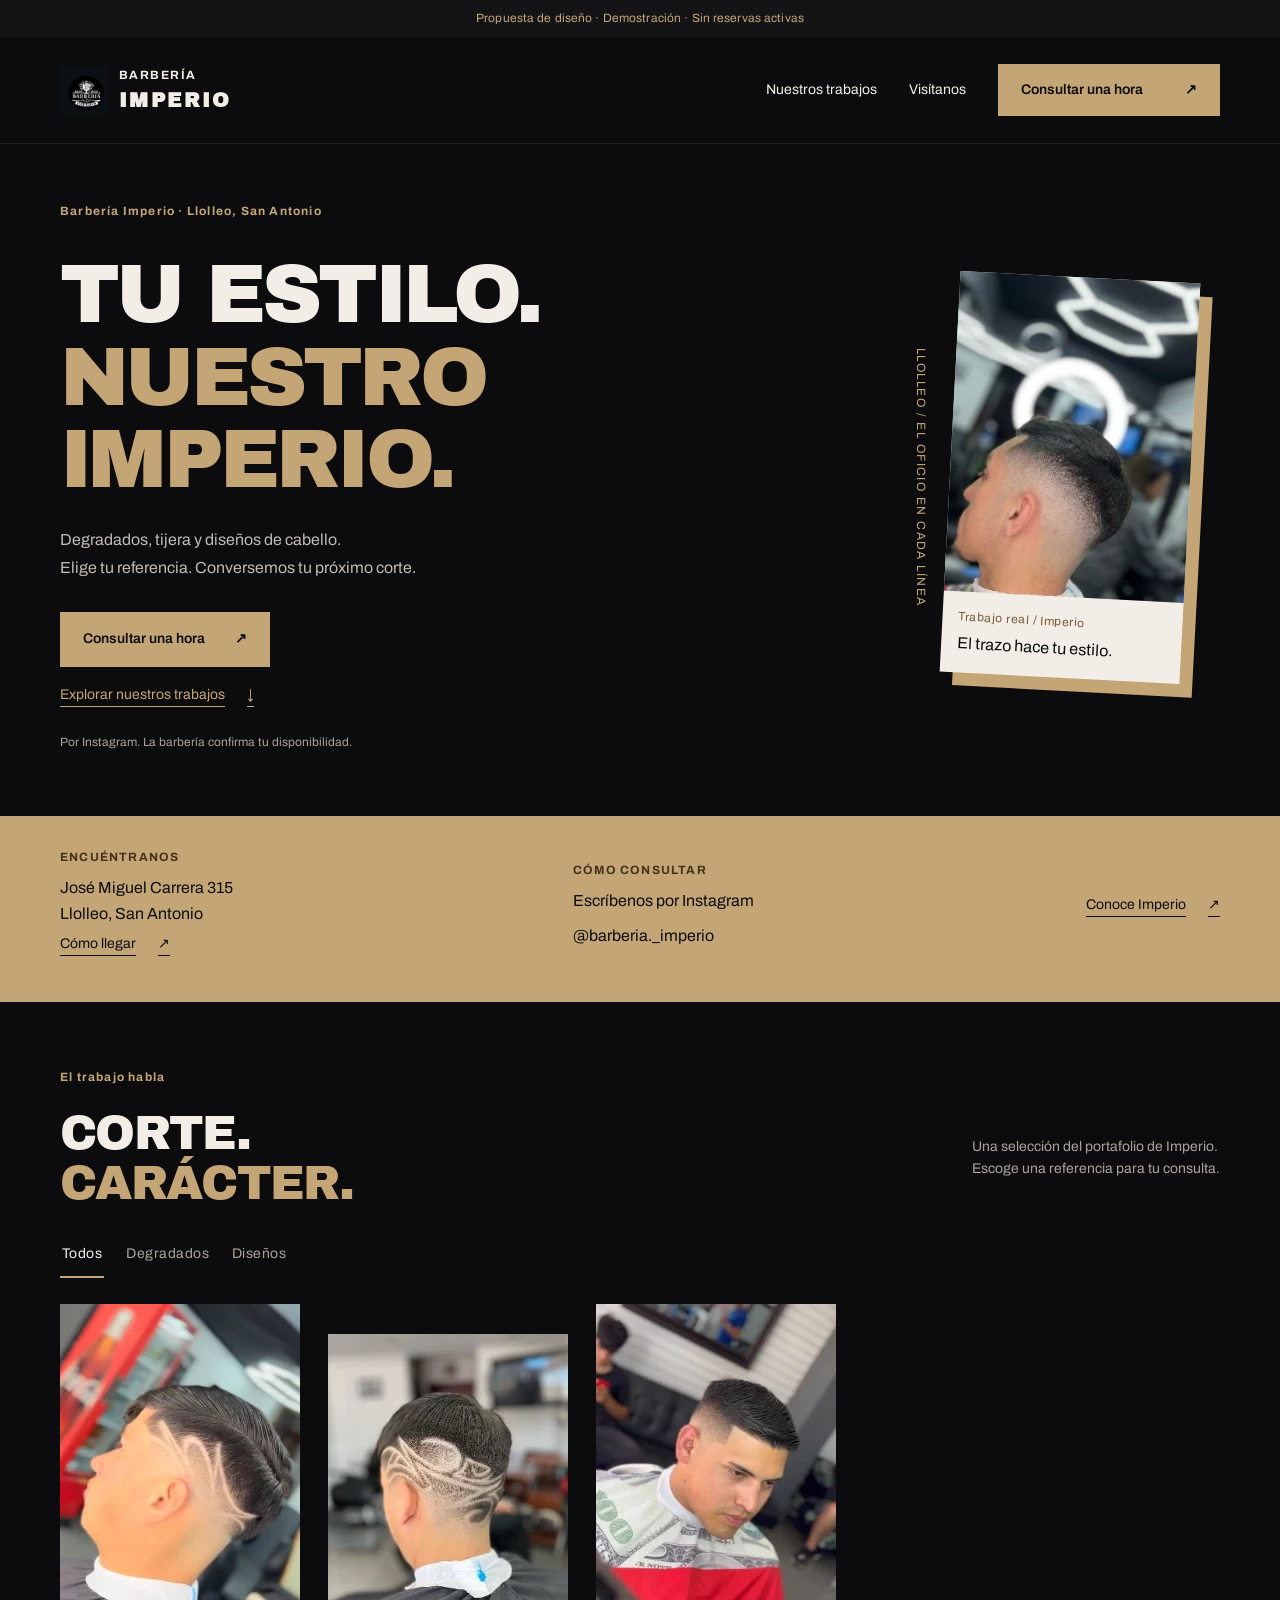
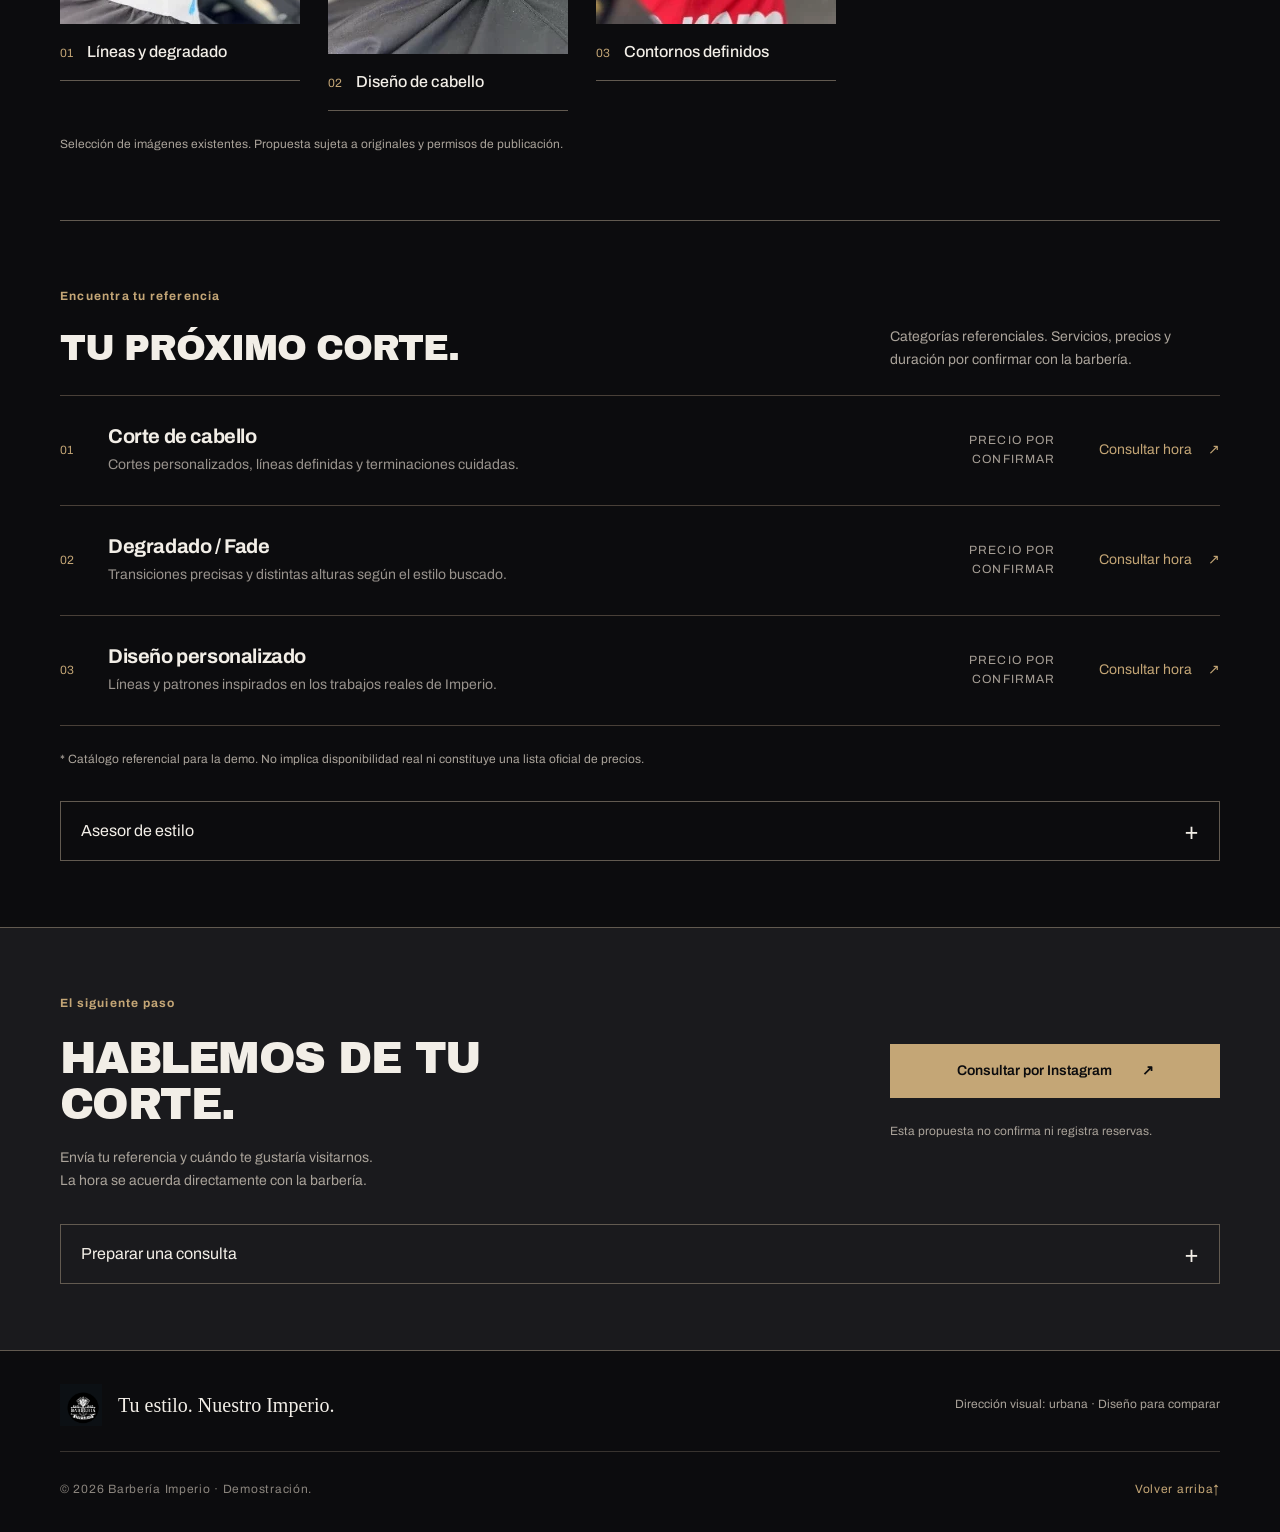
==== commit 3d16942a: "fix: completa accesibilidad y metadatos del rediseno urbano" ====
--- a/index.html
+++ b/index.html
@@ -4,8 +4,19 @@
   <meta charset="UTF-8">
   <meta name="viewport" content="width=device-width, initial-scale=1">
   <meta name="theme-color" content="#0c0c0d">
-  <meta name="description" content="Barbería Imperio: conoce nuestros cortes, diseños, horarios y explora la experiencia digital de reservas y estilo personal.">
-  <title>Barbería Imperio | El detalle hace la diferencia</title>
+  <meta name="description" content="Barbería Imperio en Llolleo, San Antonio. Explora nuestros trabajos y prepara una consulta por Instagram. Sitio de demostración, sin reservas activas.">
+  <title>Barbería Imperio | Tu estilo. Nuestro Imperio.</title>
+  <meta name="robots" content="noindex, nofollow">
+  <meta property="og:type" content="website">
+  <meta property="og:locale" content="es_CL">
+  <meta property="og:site_name" content="Barbería Imperio">
+  <meta property="og:title" content="Barbería Imperio · Tu estilo. Nuestro Imperio.">
+  <meta property="og:description" content="Barbería Imperio en Llolleo, San Antonio. Explora nuestros trabajos y prepara una consulta por Instagram. Sitio de demostración, sin reservas activas.">
+  <meta property="og:url" content="https://barberia-imperio-demo.vercel.app/">
+  <meta property="og:image" content="https://barberia-imperio-demo.vercel.app/assets/logo-imperio.png">
+  <meta property="og:image:width" content="255">
+  <meta property="og:image:height" content="258">
+  <meta property="og:image:alt" content="Logo original blanco y negro de Barbería Imperio">
   <link rel="icon" type="image/png" href="assets/logo-imperio.png">
   <link rel="preload" href="assets/fonts/archivo-black.woff2" as="font" type="font/woff2" crossorigin>
   <link rel="preload" href="assets/fonts/archivo-variable.woff2" as="font" type="font/woff2" crossorigin>
@@ -18,32 +29,32 @@
   <div class="announcement">Propuesta de diseño · Demostración · Sin reservas activas</div>
   <header class="site-header" id="arriba">
     <div class="shell nav-shell">
-      <a class="brand" href="#arriba" aria-label="Barbería Imperio, volver al inicio"><img src="assets/logo-imperio.png" alt="Logotipo original de Barbería Imperio" width="48" height="48"><span><small>BARBERÍA</small><strong>IMPERIO</strong></span></a>
-      <button class="menu-toggle" type="button" aria-label="Abrir menú" aria-expanded="false" aria-controls="main-nav"><span></span><span></span><span></span></button>
+      <a class="brand" href="#arriba" aria-label="Barbería Imperio, volver al inicio"><img src="assets/logo-imperio.png" alt="Logotipo original de Barbería Imperio" width="48" height="48"> <span> <small>BARBERÍA</small> <strong>IMPERIO</strong></span></a>
+      <button class="menu-toggle" type="button" aria-label="Abrir menú" aria-expanded="false" aria-controls="main-nav"> <span></span> <span></span> <span></span></button>
       <nav id="main-nav" class="nav-links" aria-label="Navegación principal"><a href="#estilos">Nuestros trabajos</a><a href="#ubicacion">Visítanos</a><a class="btn btn-gold nav-reserve" href="#reservar">Consultar una hora <span aria-hidden="true">↗</span></a></nav>
     </div>
   </header>
   <main id="contenido">
     <section class="hero shell" aria-labelledby="hero-title">
-      <div class="hero-copy"><p class="eyebrow">Barbería Imperio · Llolleo, San Antonio</p><h1 id="hero-title"><span>TU ESTILO.</span><span class="bronze">NUESTRO</span><span class="bronze">IMPERIO.</span></h1><p class="lead">Degradados, tijera y diseños de cabello.<br>Elige tu referencia. Conversemos tu próximo corte.</p><div class="hero-actions"><a class="btn btn-gold" href="#reservar">Consultar una hora <span aria-hidden="true">↗</span></a><a class="text-link" href="#estilos">Explorar nuestros trabajos <span aria-hidden="true">↓</span></a></div><p class="hero-note">Por Instagram. La barbería confirma tu disponibilidad.</p></div>
-      <div class="hero-art"><p class="vertical-caption">LLOLLEO / EL OFICIO EN CADA LÍNEA</p><figure class="polaroid"><img src="assets/images/fade-perfil-240.webp" srcset="assets/images/fade-perfil-120.webp 120w, assets/images/fade-perfil-160.webp 160w, assets/images/fade-perfil-240.webp 240w" sizes="(max-width: 580px) 220px, (max-width: 1000px) 230px, 240px" alt="Perfil de un corte degradado realizado en Barbería Imperio" width="240" height="320" fetchpriority="high"><figcaption><small>Trabajo real / Imperio</small><p>El trazo hace tu estilo.</p></figcaption></figure></div>
+      <div class="hero-copy"> <p class="eyebrow">Barbería Imperio · Llolleo, San Antonio</p><h1 id="hero-title"> <span>TU ESTILO.</span> <span class="bronze">NUESTRO</span> <span class="bronze">IMPERIO.</span></h1> <p class="lead">Degradados, tijera y diseños de cabello.<br>Elige tu referencia. Conversemos tu próximo corte.</p> <div class="hero-actions"><a class="btn btn-gold" href="#reservar">Consultar una hora <span aria-hidden="true">↗</span></a><a class="text-link" href="#estilos">Explorar nuestros trabajos <span aria-hidden="true">↓</span></a></div> <p class="hero-note">Por Instagram. La barbería confirma tu disponibilidad.</p></div>
+      <div class="hero-art"> <p class="vertical-caption">LLOLLEO / EL OFICIO EN CADA LÍNEA</p><figure class="polaroid"><img src="assets/images/fade-perfil-240.webp" srcset="assets/images/fade-perfil-120.webp 120w, assets/images/fade-perfil-160.webp 160w, assets/images/fade-perfil-240.webp 240w" sizes="(max-width: 580px) 220px, (max-width: 1000px) 230px, 240px" alt="Perfil de un corte degradado realizado en Barbería Imperio" width="240" height="320" fetchpriority="high"><figcaption> <small>Trabajo real / Imperio</small> <p>El trazo hace tu estilo.</p></figcaption></figure></div>
     </section>
-    <section class="location-band" id="ubicacion" aria-label="Visítanos y consulta una hora"><div class="shell band-grid"><div><p class="eyebrow">ENCUÉNTRANOS</p><p>José Miguel Carrera 315<br>Llolleo, San Antonio</p><a class="text-link" href="https://www.google.com/maps/search/?api=1&amp;query=Jos%C3%A9%20Miguel%20Carrera%20315%2C%20Llolleo%2C%20San%20Antonio%2C%20Chile" target="_blank" rel="noopener noreferrer">Cómo llegar <span aria-hidden="true">↗</span></a></div><div><p class="eyebrow">CÓMO CONSULTAR</p><p>Escríbenos por Instagram<br><a href="https://www.instagram.com/barberia._imperio/" target="_blank" rel="noopener noreferrer">@barberia._imperio</a></p></div><a class="text-link band-more" href="https://www.instagram.com/barberia._imperio/" target="_blank" rel="noopener noreferrer">Conoce Imperio <span aria-hidden="true">↗</span></a></div></section>
-    <section class="section gallery-section" id="estilos" aria-labelledby="gallery-title"><div class="shell"><p class="eyebrow">El trabajo habla</p><div class="section-head"><h2 id="gallery-title">CORTE.<br><span class="bronze">CARÁCTER.</span></h2><p>Una selección del portafolio de Imperio.<br>Escoge una referencia para tu consulta.</p></div><div class="filters" role="group" aria-label="Filtrar estilos de cortes"><button class="filter active" data-filter="todos" aria-pressed="true">Todos</button><button class="filter" data-filter="degradado" aria-pressed="false">Degradados</button><button class="filter" data-filter="diseno" aria-pressed="false">Diseños</button></div><div class="gallery-grid"><article class="gallery-card" data-category="degradado diseno"><a class="gallery-link" href="https://www.instagram.com/barberia._imperio/" target="_blank" rel="noopener noreferrer" aria-label="Ver líneas y degradado en Instagram (abre otra pestaña)"><img src="assets/images/fade-lineas-240.webp" srcset="assets/images/fade-lineas-120.webp 120w, assets/images/fade-lineas-160.webp 160w, assets/images/fade-lineas-240.webp 240w" sizes="(max-width: 580px) calc((100vw - 56px) / 2), (max-width: 840px) calc((100vw - 96px) / 3), 240px" alt="Perfil lateral con degradado y diseño de líneas" width="240" height="320" loading="lazy"><div class="gallery-card-caption"><span class="card-number">01</span><h3>Líneas y degradado</h3></div></a></article>
-<article class="gallery-card" data-category="diseno"><a class="gallery-link" href="https://www.instagram.com/barberia._imperio/" target="_blank" rel="noopener noreferrer" aria-label="Ver diseño de cabello en Instagram (abre otra pestaña)"><img src="assets/images/diseno-ondas-240.webp" srcset="assets/images/diseno-ondas-120.webp 120w, assets/images/diseno-ondas-160.webp 160w, assets/images/diseno-ondas-240.webp 240w" sizes="(max-width: 580px) calc((100vw - 56px) / 2), (max-width: 840px) calc((100vw - 96px) / 3), 240px" alt="Diseño de ondas en la parte posterior del cabello" width="240" height="320" loading="lazy"><div class="gallery-card-caption"><span class="card-number">02</span><h3>Diseño de cabello</h3></div></a></article>
-<article class="gallery-card" data-category="degradado"><a class="gallery-link" href="https://www.instagram.com/barberia._imperio/" target="_blank" rel="noopener noreferrer" aria-label="Ver contornos definidos en Instagram (abre otra pestaña)"><img src="assets/images/corte-frontal-240.webp" srcset="assets/images/corte-frontal-120.webp 120w, assets/images/corte-frontal-160.webp 160w, assets/images/corte-frontal-240.webp 240w" sizes="(max-width: 580px) calc((100vw - 56px) / 2), (max-width: 840px) calc((100vw - 96px) / 3), 240px" alt="Corte corto con contornos definidos visto de frente" width="240" height="320" loading="lazy"><div class="gallery-card-caption"><span class="card-number">03</span><h3>Contornos definidos</h3></div></a></article></div><p class="fine-print">Selección de imágenes existentes. Propuesta sujeta a originales y permisos de publicación.</p></div></section>
-    <section class="section shell services-section" id="servicios" aria-labelledby="services-title"><p class="eyebrow">Encuentra tu referencia</p><div class="section-head"><h2 id="services-title">TU PRÓXIMO CORTE.</h2><p>Categorías referenciales. Servicios, precios y duración por confirmar con la barbería.</p></div><div class="services-list">
-        <a class="service-row" href="#reservar" data-service="Corte de cabello" aria-label="Consultar hora para corte de cabello"><div class="service-number">01</div><div><h3>Corte de cabello</h3><p>Cortes personalizados, líneas definidas y terminaciones cuidadas.</p></div><span class="price-note">PRECIO POR CONFIRMAR</span><span class="service-action">Consultar hora <span aria-hidden="true">↗</span></span></a>
-        <a class="service-row" href="#reservar" data-service="Degradado / Fade" aria-label="Consultar hora para degradado / fade"><div class="service-number">02</div><div><h3>Degradado / Fade</h3><p>Transiciones precisas y distintas alturas según el estilo buscado.</p></div><span class="price-note">PRECIO POR CONFIRMAR</span><span class="service-action">Consultar hora <span aria-hidden="true">↗</span></span></a>
-        <a class="service-row" href="#reservar" data-service="Diseño personalizado" aria-label="Consultar hora para diseño personalizado"><div class="service-number">03</div><div><h3>Diseño personalizado</h3><p>Líneas y patrones inspirados en los trabajos reales de Imperio.</p></div><span class="price-note">PRECIO POR CONFIRMAR</span><span class="service-action">Consultar hora <span aria-hidden="true">↗</span></span></a>
+    <section class="location-band" id="ubicacion" aria-label="Visítanos y consulta una hora"> <div class="shell band-grid"> <div> <p class="eyebrow">ENCUÉNTRANOS</p> <p>José Miguel Carrera 315<br>Llolleo, San Antonio</p><a class="text-link" href="https://www.google.com/maps/search/?api=1&amp;query=Jos%C3%A9%20Miguel%20Carrera%20315%2C%20Llolleo%2C%20San%20Antonio%2C%20Chile" target="_blank" rel="noopener noreferrer">Cómo llegar <span aria-hidden="true">↗</span></a></div> <div> <p class="eyebrow">CÓMO CONSULTAR</p> <p>Escríbenos por Instagram<br><a href="https://www.instagram.com/barberia._imperio/" target="_blank" rel="noopener noreferrer">@barberia._imperio</a></p></div><a class="text-link band-more" href="https://www.instagram.com/barberia._imperio/" target="_blank" rel="noopener noreferrer">Conoce Imperio <span aria-hidden="true">↗</span></a></div></section>
+    <section class="section gallery-section" id="estilos" aria-labelledby="gallery-title"> <div class="shell"> <p class="eyebrow">El trabajo habla</p> <div class="section-head"><h2 id="gallery-title">CORTE.<br> <span class="bronze">CARÁCTER.</span></h2> <p>Una selección del portafolio de Imperio.<br>Escoge una referencia para tu consulta.</p></div> <div class="filters" role="group" aria-label="Filtrar estilos de cortes"><button class="filter active" data-filter="todos" aria-pressed="true">Todos</button><button class="filter" data-filter="degradado" aria-pressed="false">Degradados</button><button class="filter" data-filter="diseno" aria-pressed="false">Diseños</button></div> <div class="gallery-grid"><article class="gallery-card" data-category="degradado diseno"><a class="gallery-link" href="https://www.instagram.com/barberia._imperio/" target="_blank" rel="noopener noreferrer" aria-label="01 líneas y degradado — ver en Instagram (abre otra pestaña)"><img src="assets/images/fade-lineas-240.webp" srcset="assets/images/fade-lineas-120.webp 120w, assets/images/fade-lineas-160.webp 160w, assets/images/fade-lineas-240.webp 240w" sizes="(max-width: 580px) calc((100vw - 56px) / 2), (max-width: 840px) calc((100vw - 96px) / 3), 240px" alt="Perfil lateral con degradado y diseño de líneas" width="240" height="320" loading="lazy"> <div class="gallery-card-caption"> <span class="card-number">01</span> <h3>Líneas y degradado</h3></div></a></article>
+<article class="gallery-card" data-category="diseno"><a class="gallery-link" href="https://www.instagram.com/barberia._imperio/" target="_blank" rel="noopener noreferrer" aria-label="02 diseño de cabello — ver en Instagram (abre otra pestaña)"><img src="assets/images/diseno-ondas-240.webp" srcset="assets/images/diseno-ondas-120.webp 120w, assets/images/diseno-ondas-160.webp 160w, assets/images/diseno-ondas-240.webp 240w" sizes="(max-width: 580px) calc((100vw - 56px) / 2), (max-width: 840px) calc((100vw - 96px) / 3), 240px" alt="Diseño de ondas en la parte posterior del cabello" width="240" height="320" loading="lazy"> <div class="gallery-card-caption"> <span class="card-number">02</span> <h3>Diseño de cabello</h3></div></a></article>
+<article class="gallery-card" data-category="degradado"><a class="gallery-link" href="https://www.instagram.com/barberia._imperio/" target="_blank" rel="noopener noreferrer" aria-label="03 contornos definidos — ver en Instagram (abre otra pestaña)"><img src="assets/images/corte-frontal-240.webp" srcset="assets/images/corte-frontal-120.webp 120w, assets/images/corte-frontal-160.webp 160w, assets/images/corte-frontal-240.webp 240w" sizes="(max-width: 580px) calc((100vw - 56px) / 2), (max-width: 840px) calc((100vw - 96px) / 3), 240px" alt="Corte corto con contornos definidos visto de frente" width="240" height="320" loading="lazy"> <div class="gallery-card-caption"> <span class="card-number">03</span> <h3>Contornos definidos</h3></div></a></article></div> <p class="fine-print">Selección de imágenes existentes. Propuesta sujeta a originales y permisos de publicación.</p></div></section>
+    <section class="section shell services-section" id="servicios" aria-labelledby="services-title"> <p class="eyebrow">Encuentra tu referencia</p> <div class="section-head"><h2 id="services-title">TU PRÓXIMO CORTE.</h2> <p>Categorías referenciales. Servicios, precios y duración por confirmar con la barbería.</p></div> <div class="services-list">
+        <a class="service-row" href="#reservar" data-service="Corte de cabello" aria-label="01 Corte de cabello Cortes personalizados, líneas definidas y terminaciones cuidadas. PRECIO POR CONFIRMAR Consultar hora ↗"> <div class="service-number">01</div> <div> <h3>Corte de cabello</h3> <p>Cortes personalizados, líneas definidas y terminaciones cuidadas.</p></div> <span class="price-note">PRECIO POR CONFIRMAR</span> <span class="service-action">Consultar hora <span aria-hidden="true">↗</span></span></a>
+        <a class="service-row" href="#reservar" data-service="Degradado / Fade" aria-label="02 Degradado / Fade Transiciones precisas y distintas alturas según el estilo buscado. PRECIO POR CONFIRMAR Consultar hora ↗"> <div class="service-number">02</div> <div> <h3>Degradado / Fade</h3> <p>Transiciones precisas y distintas alturas según el estilo buscado.</p></div> <span class="price-note">PRECIO POR CONFIRMAR</span> <span class="service-action">Consultar hora <span aria-hidden="true">↗</span></span></a>
+        <a class="service-row" href="#reservar" data-service="Diseño personalizado" aria-label="03 Diseño personalizado Líneas y patrones inspirados en los trabajos reales de Imperio. PRECIO POR CONFIRMAR Consultar hora ↗"> <div class="service-number">03</div> <div> <h3>Diseño personalizado</h3> <p>Líneas y patrones inspirados en los trabajos reales de Imperio.</p></div> <span class="price-note">PRECIO POR CONFIRMAR</span> <span class="service-action">Consultar hora <span aria-hidden="true">↗</span></span></a>
       </div>
-      <p class="fine-print">* Catálogo referencial para la demo. No implica disponibilidad real ni constituye una lista oficial de precios.</p><details class="advisor-panel" id="estilo-ia"><summary>Asesor de estilo <span aria-hidden="true">+</span></summary><div class="advisor-content"><p class="ai-disclaimer">Esta demostración utiliza reglas sencillas, no inteligencia artificial ni análisis de imágenes. No solicita fotografías.</p><div class="ai-widget"><div class="widget-top"><span><i class="live-dot"></i> ASESOR DE ESTILO</span><span>PREVIEW 01 / 01</span></div><h3>Descubre una inspiración</h3><label class="field-label" for="style-choice">¿Qué look buscas?</label><select id="style-choice"><option value="fade">Degradado limpio</option><option value="classic">Un corte versátil</option><option value="design">Un diseño que destaque</option></select><label class="field-label" for="maintenance-choice">¿Cuánto tiempo quieres dedicar al peinado?</label><select id="maintenance-choice"><option value="low">Muy poco</option><option value="medium">Algo de tiempo</option><option value="high">Me gusta trabajar mi estilo</option></select><button id="recommend-btn" class="btn btn-gold btn-full">Ver sugerencia <span>✦</span></button><div id="recommend-result" class="recommend-result" aria-live="polite" hidden></div></div></div></details></section>
-    <section class="section booking-section" id="reservar" aria-labelledby="booking-title"><div class="shell"><div class="closing-grid"><div><p class="eyebrow">El siguiente paso</p><h2 id="booking-title">HABLEMOS DE TU<br>CORTE.</h2><p>Envía tu referencia y cuándo te gustaría visitarnos.<br>La hora se acuerda directamente con la barbería.</p></div><div class="closing-action"><a class="btn btn-gold" href="https://www.instagram.com/barberia._imperio/" target="_blank" rel="noopener noreferrer">Consultar por Instagram <span aria-hidden="true">↗</span></a><p class="fine-print">Esta propuesta no confirma ni registra reservas.</p></div></div><details class="consultation-panel"><summary>Preparar una consulta <span aria-hidden="true">+</span></summary><div class="consultation-content"><p>Prepara un mensaje con tus preferencias. Los horarios son referenciales y no indican disponibilidad real.</p><p id="consultation-status" class="consultation-status" role="status" aria-live="polite" aria-atomic="true"></p><form id="booking-form" class="booking-form"><div class="form-top"><span>CONSULTA DE HORA</span><span>01 / IMPERIO</span></div><label for="appointment-service">¿Qué te gustaría hacer?</label><select id="appointment-service" required><option value="">Selecciona una opción</option><option value="Corte de cabello">Corte de cabello</option><option value="Degradado / Fade">Degradado / Fade</option><option value="Diseño personalizado">Diseño personalizado</option></select><label for="appointment-date">Fecha de preferencia</label><input type="date" id="appointment-date" required><label for="appointment-time">¿En qué horario prefieres venir?</label><select id="appointment-time" required><option value="">Selecciona una franja</option><option value="10:00–13:00">Mañana · 10:00–13:00</option><option value="13:00–16:30">Mediodía · 13:00–16:30</option><option value="16:30–19:30">Tarde · 16:30–19:30</option></select><label for="appointment-notes">Algo que quieras comentar <span>(opcional)</span></label><textarea id="appointment-notes" rows="3" maxlength="250" placeholder="Ej.: Quiero algo parecido al corte de la galería"></textarea><p id="booking-error" class="form-error" aria-live="polite" hidden></p><button type="submit" class="btn btn-gold btn-full">Preparar mi consulta <span>↗</span></button><div id="booking-output" class="booking-output" aria-live="polite" hidden><h3>Mensaje listo para enviar</h3><p id="booking-message"></p><div class="booking-actions"><button id="copy-booking" class="btn btn-outline" type="button">1 · Copiar mensaje</button><a class="btn btn-gold" href="https://www.instagram.com/barberia._imperio/" target="_blank" rel="noopener noreferrer">2 · Abrir Instagram ↗</a></div><p id="copy-status" class="copy-status" role="status" aria-live="polite" aria-atomic="true"></p><small>Debes enviar el mensaje y esperar la confirmación de la barbería.</small></div></form></div></details></div></section>
+      <p class="fine-print">* Catálogo referencial para la demo. No implica disponibilidad real ni constituye una lista oficial de precios.</p><details class="advisor-panel" id="estilo-ia"><summary>Asesor de estilo <span aria-hidden="true">+</span></summary> <div class="advisor-content"> <p class="ai-disclaimer">Esta demostración utiliza reglas sencillas, no inteligencia artificial ni análisis de imágenes. No solicita fotografías.</p> <div class="ai-widget"> <div class="widget-top"> <span><i class="live-dot"></i> ASESOR DE ESTILO</span> <span>PREVIEW 01 / 01</span></div> <h3>Descubre una inspiración</h3><label class="field-label" for="style-choice">¿Qué look buscas?</label><select id="style-choice"><option value="fade">Degradado limpio</option><option value="classic">Un corte versátil</option><option value="design">Un diseño que destaque</option></select><label class="field-label" for="maintenance-choice">¿Cuánto tiempo quieres dedicar al peinado?</label><select id="maintenance-choice"><option value="low">Muy poco</option><option value="medium">Algo de tiempo</option><option value="high">Me gusta trabajar mi estilo</option></select><button id="recommend-btn" class="btn btn-gold btn-full">Ver sugerencia <span>✦</span></button> <div id="recommend-result" class="recommend-result" aria-live="polite" hidden></div></div></div></details></section>
+    <section class="section booking-section" id="reservar" aria-labelledby="booking-title"> <div class="shell"> <div class="closing-grid"> <div> <p class="eyebrow">El siguiente paso</p><h2 id="booking-title">HABLEMOS DE TU<br>CORTE.</h2> <p>Envía tu referencia y cuándo te gustaría visitarnos.<br>La hora se acuerda directamente con la barbería.</p></div> <div class="closing-action"><a class="btn btn-gold" href="https://www.instagram.com/barberia._imperio/" target="_blank" rel="noopener noreferrer">Consultar por Instagram <span aria-hidden="true">↗</span></a> <p class="fine-print">Esta propuesta no confirma ni registra reservas.</p></div></div><details class="consultation-panel"><summary>Preparar una consulta <span aria-hidden="true">+</span></summary> <div class="consultation-content"> <p>Prepara un mensaje con tus preferencias. Los horarios son referenciales y no indican disponibilidad real.</p> <p id="consultation-status" class="consultation-status" role="status" aria-live="polite" aria-atomic="true"></p><form id="booking-form" class="booking-form" novalidate> <div class="form-top"> <span>CONSULTA DE HORA</span> <span>01 / IMPERIO</span></div><label for="appointment-service">¿Qué te gustaría hacer?</label><select id="appointment-service" required aria-describedby="appointment-service-error" aria-invalid="false"><option value="">Selecciona una opción</option><option value="Corte de cabello">Corte de cabello</option><option value="Degradado / Fade">Degradado / Fade</option><option value="Diseño personalizado">Diseño personalizado</option></select> <p id="appointment-service-error" class="field-error" hidden></p><label for="appointment-date">Fecha de preferencia</label><input type="date" id="appointment-date" required aria-describedby="appointment-date-error" aria-invalid="false"> <p id="appointment-date-error" class="field-error" hidden></p><label for="appointment-time">¿En qué horario prefieres venir?</label><select id="appointment-time" required aria-describedby="appointment-time-error" aria-invalid="false"><option value="">Selecciona una franja</option><option value="10:00–13:00">Mañana · 10:00–13:00</option><option value="13:00–16:30">Mediodía · 13:00–16:30</option><option value="16:30–19:30">Tarde · 16:30–19:30</option></select> <p id="appointment-time-error" class="field-error" hidden></p><label for="appointment-notes">Algo que quieras comentar <span>(opcional)</span></label><textarea id="appointment-notes" rows="3" maxlength="250" placeholder="Ej.: Quiero algo parecido al corte de la galería"></textarea> <p id="booking-error" class="form-error" aria-live="polite" hidden></p><button type="submit" class="btn btn-gold btn-full">Preparar mi consulta <span>↗</span></button> <div id="booking-output" class="booking-output" aria-live="polite" hidden> <h3>Mensaje listo para enviar</h3> <p id="booking-message"></p> <div class="booking-actions"><button id="copy-booking" class="btn btn-outline" type="button">1 · Copiar mensaje</button><a class="btn btn-gold" href="https://www.instagram.com/barberia._imperio/" target="_blank" rel="noopener noreferrer">2 · Abrir Instagram ↗</a></div> <p id="copy-status" class="copy-status" role="status" aria-live="polite" aria-atomic="true"></p> <small>Debes enviar el mensaje y esperar la confirmación de la barbería.</small></div></form></div></details></div></section>
   </main>
-  <footer class="site-footer"><div class="shell footer-main"><a class="footer-signature" href="#arriba" aria-label="Barbería Imperio, volver al inicio"><img src="assets/logo-imperio.png" alt="Barbería Imperio" width="42" height="42"><span>Tu estilo. Nuestro Imperio.</span></a><p>Dirección visual: urbana · Diseño para comparar</p></div><div class="shell footer-bottom"><small>© <span id="current-year"></span> Barbería Imperio · Demostración.</small><a href="#arriba">Volver arriba <span aria-hidden="true">↑</span></a></div></footer>
+  <footer class="site-footer"> <div class="shell footer-main"><a class="footer-signature" href="#arriba" aria-label="Tu estilo. Nuestro Imperio. — volver al inicio"><img src="assets/logo-imperio.png" alt="Barbería Imperio" width="42" height="42"> <span>Tu estilo. Nuestro Imperio.</span></a> <p>Dirección visual: urbana · Diseño para comparar</p></div> <div class="shell footer-bottom"> <small>© <span id="current-year"></span> Barbería Imperio · Demostración.</small><a href="#arriba">Volver arriba <span aria-hidden="true">↑</span></a></div></footer>
   <template id="equipo-pendiente"><section class="team-section" id="equipo" aria-labelledby="team-title">
       <div class="team-img"><img src="assets/_archivo/originales/barbero-tijeras.webp" alt="Profesional trabajando en un corte de cabello en Barbería Imperio" loading="lazy"></div>
-      <div class="team-text"><span class="section-index">04 / EL EQUIPO</span><p class="kicker">LAS MANOS DETRÁS DEL ESTILO</p><h2 id="team-title">El talento<br>tiene <em>nombre.</em></h2><p>Muy pronto cada barbero podrá tener su propio perfil, galería de trabajos y disponibilidad. No publicaremos nombres, fotografías de perfil o especialidades sin confirmarlos.</p><div class="team-placeholder"><span>PERFILES DEL EQUIPO</span><strong>Próximamente</strong><small>Nombre · Especialidades · Portafolio · Agenda personal</small></div></div>
+      <div class="team-text"> <span class="section-index">04 / EL EQUIPO</span> <p class="kicker">LAS MANOS DETRÁS DEL ESTILO</p><h2 id="team-title">El talento<br>tiene <em>nombre.</em></h2> <p>Muy pronto cada barbero podrá tener su propio perfil, galería de trabajos y disponibilidad. No publicaremos nombres, fotografías de perfil o especialidades sin confirmarlos.</p> <div class="team-placeholder"> <span>PERFILES DEL EQUIPO</span> <strong>Próximamente</strong> <small>Nombre · Especialidades · Portafolio · Agenda personal</small></div></div>
     </section></template>
   <div class="mobile-bar" aria-label="Consulta rápida" hidden><a href="#reservar">Consultar una hora ↗</a></div>
   <script src="app.js" defer></script>
--- a/urban.css
+++ b/urban.css
@@ -99,6 +99,10 @@
 .urban .consultation-status { color: var(--cream); font-size: 14px; }
 .urban .consultation-status:empty { display: none; }
 .urban .consultation-panel { scroll-margin-top: 24px; }
+.urban .brand, .urban .band-grid a { min-height: 44px; }
+.urban .band-grid p > a { display: inline-flex; align-items: center; }
+.urban .field-error { color: #ffe1d8; font-size: 14px; margin-top: 8px; }
+.urban [aria-invalid='true'] { border-color: #eab7a9; }
 @media(max-width:580px) {
   .urban .service-row { grid-template-columns: 24px minmax(0,1fr); }
   .urban .service-action { grid-column: 2; justify-content: flex-start; min-height: 44px; }
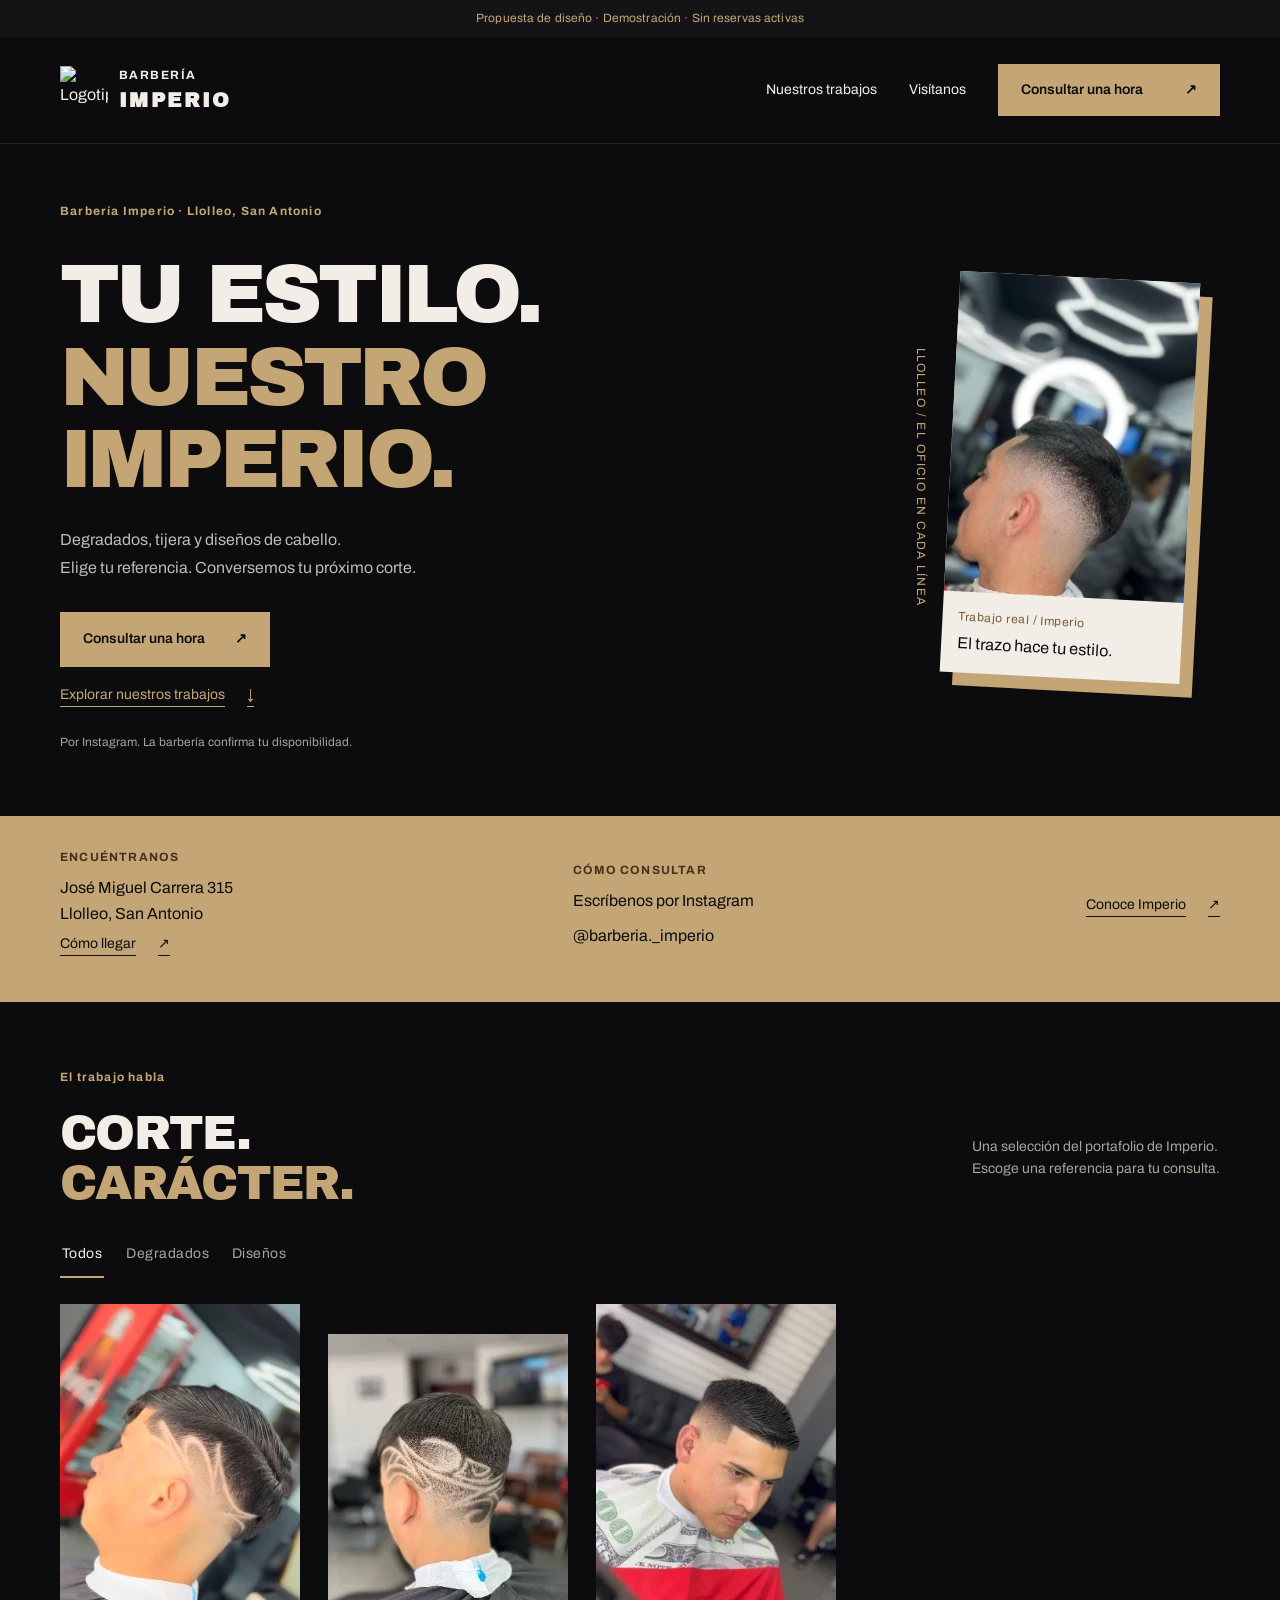
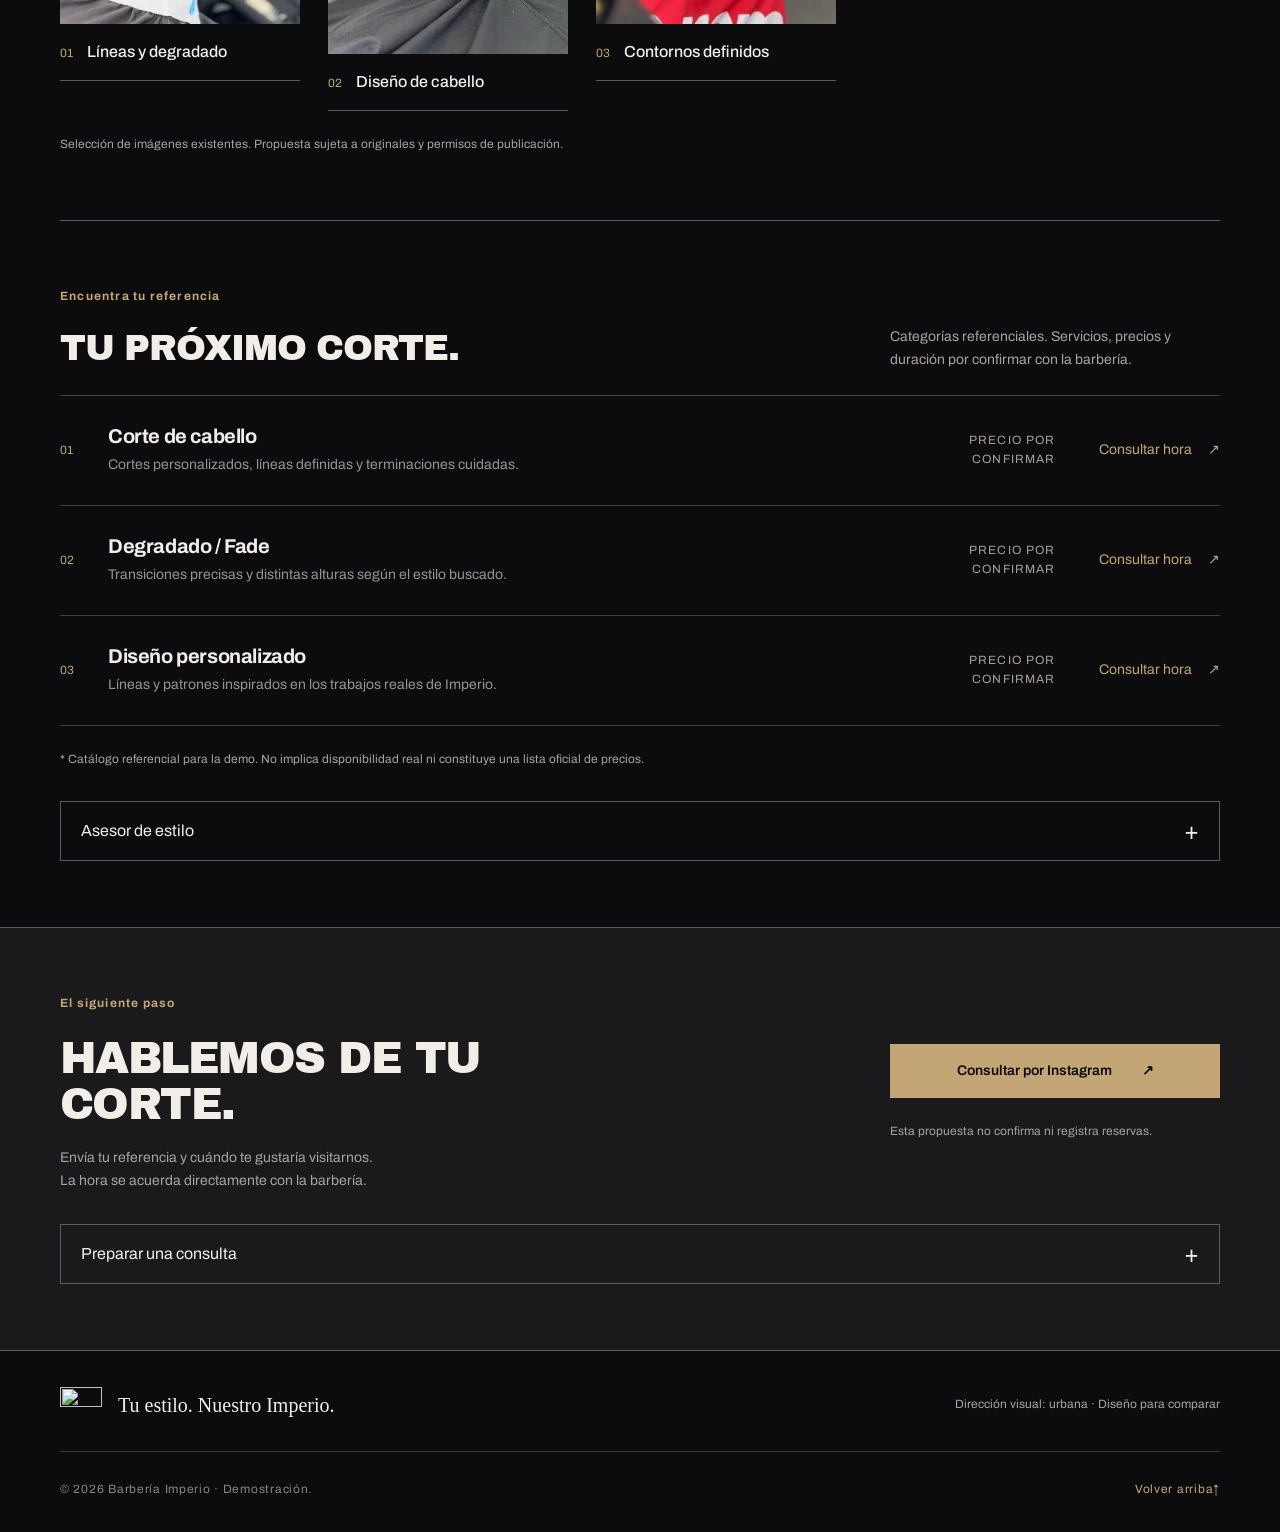
==== commit 2b4aebb3: "fix(a11y): flechas decorativas ocultas, aviso de nueva pestana y nombres de servicios Co-Authored-By" ====
--- a/index.html
+++ b/index.html
@@ -3,23 +3,45 @@
 <head>
   <meta charset="UTF-8">
   <meta name="viewport" content="width=device-width, initial-scale=1">
-  <meta name="theme-color" content="#0c0c0d">
+  <meta name="theme-color" content="#0c0c0e">
   <meta name="description" content="Barbería Imperio en Llolleo, San Antonio. Explora nuestros trabajos y prepara una consulta por Instagram. Sitio de demostración, sin reservas activas.">
   <title>Barbería Imperio | Tu estilo. Nuestro Imperio.</title>
   <meta name="robots" content="noindex, nofollow">
+  <link rel="canonical" href="https://barberia-imperio-demo.vercel.app/">
   <meta property="og:type" content="website">
   <meta property="og:locale" content="es_CL">
   <meta property="og:site_name" content="Barbería Imperio">
   <meta property="og:title" content="Barbería Imperio · Tu estilo. Nuestro Imperio.">
   <meta property="og:description" content="Barbería Imperio en Llolleo, San Antonio. Explora nuestros trabajos y prepara una consulta por Instagram. Sitio de demostración, sin reservas activas.">
   <meta property="og:url" content="https://barberia-imperio-demo.vercel.app/">
-  <meta property="og:image" content="https://barberia-imperio-demo.vercel.app/assets/logo-imperio.png">
-  <meta property="og:image:width" content="255">
-  <meta property="og:image:height" content="258">
-  <meta property="og:image:alt" content="Logo original blanco y negro de Barbería Imperio">
-  <link rel="icon" type="image/png" href="assets/logo-imperio.png">
+  <meta property="og:image" content="https://barberia-imperio-demo.vercel.app/assets/og-imperio.jpg">
+  <meta property="og:image:width" content="1200">
+  <meta property="og:image:height" content="630">
+  <meta property="og:image:alt" content="Logo original blanco y negro de Barbería Imperio junto al lema Tu estilo. Nuestro Imperio.">
+  <meta name="twitter:card" content="summary_large_image">
+  <link rel="icon" type="image/png" sizes="96x96" href="assets/logo-imperio-96.png">
+  <link rel="apple-touch-icon" href="assets/logo-imperio.png">
   <link rel="preload" href="assets/fonts/archivo-black.woff2" as="font" type="font/woff2" crossorigin>
   <link rel="preload" href="assets/fonts/archivo-variable.woff2" as="font" type="font/woff2" crossorigin>
+  <script type="application/ld+json">
+  {
+    "@context": "https://schema.org",
+    "@type": "HairSalon",
+    "name": "Barbería Imperio",
+    "slogan": "Tu estilo. Nuestro Imperio.",
+    "url": "https://barberia-imperio-demo.vercel.app/",
+    "logo": "https://barberia-imperio-demo.vercel.app/assets/logo-imperio.png",
+    "image": "https://barberia-imperio-demo.vercel.app/assets/og-imperio.jpg",
+    "address": {
+      "@type": "PostalAddress",
+      "streetAddress": "José Miguel Carrera 315",
+      "addressLocality": "Llolleo, San Antonio",
+      "addressRegion": "Valparaíso",
+      "addressCountry": "CL"
+    },
+    "sameAs": ["https://www.instagram.com/barberia._imperio/"]
+  }
+  </script>
   <link rel="stylesheet" href="styles.css">
   <link rel="stylesheet" href="design-system.css">
   <link rel="stylesheet" href="urban.css">
@@ -29,7 +51,7 @@
   <div class="announcement">Propuesta de diseño · Demostración · Sin reservas activas</div>
   <header class="site-header" id="arriba">
     <div class="shell nav-shell">
-      <a class="brand" href="#arriba" aria-label="Barbería Imperio, volver al inicio"><img src="assets/logo-imperio.png" alt="Logotipo original de Barbería Imperio" width="48" height="48"> <span> <small>BARBERÍA</small> <strong>IMPERIO</strong></span></a>
+      <a class="brand" href="#arriba" aria-label="Barbería Imperio, volver al inicio"><picture><source srcset="assets/logo-imperio-96.webp" type="image/webp"><img src="assets/logo-imperio-96.png" alt="Logotipo original de Barbería Imperio" width="48" height="48"></picture> <span> <small>BARBERÍA</small> <strong>IMPERIO</strong></span></a>
       <button class="menu-toggle" type="button" aria-label="Abrir menú" aria-expanded="false" aria-controls="main-nav"> <span></span> <span></span> <span></span></button>
       <nav id="main-nav" class="nav-links" aria-label="Navegación principal"><a href="#estilos">Nuestros trabajos</a><a href="#ubicacion">Visítanos</a><a class="btn btn-gold nav-reserve" href="#reservar">Consultar una hora <span aria-hidden="true">↗</span></a></nav>
     </div>
@@ -39,24 +61,24 @@
       <div class="hero-copy"> <p class="eyebrow">Barbería Imperio · Llolleo, San Antonio</p><h1 id="hero-title"> <span>TU ESTILO.</span> <span class="bronze">NUESTRO</span> <span class="bronze">IMPERIO.</span></h1> <p class="lead">Degradados, tijera y diseños de cabello.<br>Elige tu referencia. Conversemos tu próximo corte.</p> <div class="hero-actions"><a class="btn btn-gold" href="#reservar">Consultar una hora <span aria-hidden="true">↗</span></a><a class="text-link" href="#estilos">Explorar nuestros trabajos <span aria-hidden="true">↓</span></a></div> <p class="hero-note">Por Instagram. La barbería confirma tu disponibilidad.</p></div>
       <div class="hero-art"> <p class="vertical-caption">LLOLLEO / EL OFICIO EN CADA LÍNEA</p><figure class="polaroid"><img src="assets/images/fade-perfil-240.webp" srcset="assets/images/fade-perfil-120.webp 120w, assets/images/fade-perfil-160.webp 160w, assets/images/fade-perfil-240.webp 240w" sizes="(max-width: 580px) 220px, (max-width: 1000px) 230px, 240px" alt="Perfil de un corte degradado realizado en Barbería Imperio" width="240" height="320" fetchpriority="high"><figcaption> <small>Trabajo real / Imperio</small> <p>El trazo hace tu estilo.</p></figcaption></figure></div>
     </section>
-    <section class="location-band" id="ubicacion" aria-label="Visítanos y consulta una hora"> <div class="shell band-grid"> <div> <p class="eyebrow">ENCUÉNTRANOS</p> <p>José Miguel Carrera 315<br>Llolleo, San Antonio</p><a class="text-link" href="https://www.google.com/maps/search/?api=1&amp;query=Jos%C3%A9%20Miguel%20Carrera%20315%2C%20Llolleo%2C%20San%20Antonio%2C%20Chile" target="_blank" rel="noopener noreferrer">Cómo llegar <span aria-hidden="true">↗</span></a></div> <div> <p class="eyebrow">CÓMO CONSULTAR</p> <p>Escríbenos por Instagram<br><a href="https://www.instagram.com/barberia._imperio/" target="_blank" rel="noopener noreferrer">@barberia._imperio</a></p></div><a class="text-link band-more" href="https://www.instagram.com/barberia._imperio/" target="_blank" rel="noopener noreferrer">Conoce Imperio <span aria-hidden="true">↗</span></a></div></section>
+    <section class="location-band" id="ubicacion" aria-label="Visítanos y consulta una hora"> <div class="shell band-grid"> <div> <p class="eyebrow">ENCUÉNTRANOS</p> <p>José Miguel Carrera 315<br>Llolleo, San Antonio</p><a class="text-link" href="https://www.google.com/maps/search/?api=1&amp;query=Jos%C3%A9%20Miguel%20Carrera%20315%2C%20Llolleo%2C%20San%20Antonio%2C%20Chile" target="_blank" rel="noopener noreferrer">Cómo llegar <span aria-hidden="true">↗</span><span class="sr-only"> (abre Google Maps en otra pestaña)</span></a></div> <div> <p class="eyebrow">CÓMO CONSULTAR</p> <p>Escríbenos por Instagram<br><a href="https://www.instagram.com/barberia._imperio/" target="_blank" rel="noopener noreferrer">@barberia._imperio<span class="sr-only"> (abre Instagram en otra pestaña)</span></a></p></div><a class="text-link band-more" href="https://www.instagram.com/barberia._imperio/" target="_blank" rel="noopener noreferrer">Conoce Imperio <span aria-hidden="true">↗</span><span class="sr-only"> (abre Instagram en otra pestaña)</span></a></div></section>
     <section class="section gallery-section" id="estilos" aria-labelledby="gallery-title"> <div class="shell"> <p class="eyebrow">El trabajo habla</p> <div class="section-head"><h2 id="gallery-title">CORTE.<br> <span class="bronze">CARÁCTER.</span></h2> <p>Una selección del portafolio de Imperio.<br>Escoge una referencia para tu consulta.</p></div> <div class="filters" role="group" aria-label="Filtrar estilos de cortes"><button class="filter active" data-filter="todos" aria-pressed="true">Todos</button><button class="filter" data-filter="degradado" aria-pressed="false">Degradados</button><button class="filter" data-filter="diseno" aria-pressed="false">Diseños</button></div> <div class="gallery-grid"><article class="gallery-card" data-category="degradado diseno"><a class="gallery-link" href="https://www.instagram.com/barberia._imperio/" target="_blank" rel="noopener noreferrer" aria-label="01 líneas y degradado — ver en Instagram (abre otra pestaña)"><img src="assets/images/fade-lineas-240.webp" srcset="assets/images/fade-lineas-120.webp 120w, assets/images/fade-lineas-160.webp 160w, assets/images/fade-lineas-240.webp 240w" sizes="(max-width: 580px) calc((100vw - 56px) / 2), (max-width: 840px) calc((100vw - 96px) / 3), 240px" alt="Perfil lateral con degradado y diseño de líneas" width="240" height="320" loading="lazy"> <div class="gallery-card-caption"> <span class="card-number">01</span> <h3>Líneas y degradado</h3></div></a></article>
 <article class="gallery-card" data-category="diseno"><a class="gallery-link" href="https://www.instagram.com/barberia._imperio/" target="_blank" rel="noopener noreferrer" aria-label="02 diseño de cabello — ver en Instagram (abre otra pestaña)"><img src="assets/images/diseno-ondas-240.webp" srcset="assets/images/diseno-ondas-120.webp 120w, assets/images/diseno-ondas-160.webp 160w, assets/images/diseno-ondas-240.webp 240w" sizes="(max-width: 580px) calc((100vw - 56px) / 2), (max-width: 840px) calc((100vw - 96px) / 3), 240px" alt="Diseño de ondas en la parte posterior del cabello" width="240" height="320" loading="lazy"> <div class="gallery-card-caption"> <span class="card-number">02</span> <h3>Diseño de cabello</h3></div></a></article>
 <article class="gallery-card" data-category="degradado"><a class="gallery-link" href="https://www.instagram.com/barberia._imperio/" target="_blank" rel="noopener noreferrer" aria-label="03 contornos definidos — ver en Instagram (abre otra pestaña)"><img src="assets/images/corte-frontal-240.webp" srcset="assets/images/corte-frontal-120.webp 120w, assets/images/corte-frontal-160.webp 160w, assets/images/corte-frontal-240.webp 240w" sizes="(max-width: 580px) calc((100vw - 56px) / 2), (max-width: 840px) calc((100vw - 96px) / 3), 240px" alt="Corte corto con contornos definidos visto de frente" width="240" height="320" loading="lazy"> <div class="gallery-card-caption"> <span class="card-number">03</span> <h3>Contornos definidos</h3></div></a></article></div> <p class="fine-print">Selección de imágenes existentes. Propuesta sujeta a originales y permisos de publicación.</p></div></section>
     <section class="section shell services-section" id="servicios" aria-labelledby="services-title"> <p class="eyebrow">Encuentra tu referencia</p> <div class="section-head"><h2 id="services-title">TU PRÓXIMO CORTE.</h2> <p>Categorías referenciales. Servicios, precios y duración por confirmar con la barbería.</p></div> <div class="services-list">
-        <a class="service-row" href="#reservar" data-service="Corte de cabello" aria-label="01 Corte de cabello Cortes personalizados, líneas definidas y terminaciones cuidadas. PRECIO POR CONFIRMAR Consultar hora ↗"> <div class="service-number">01</div> <div> <h3>Corte de cabello</h3> <p>Cortes personalizados, líneas definidas y terminaciones cuidadas.</p></div> <span class="price-note">PRECIO POR CONFIRMAR</span> <span class="service-action">Consultar hora <span aria-hidden="true">↗</span></span></a>
-        <a class="service-row" href="#reservar" data-service="Degradado / Fade" aria-label="02 Degradado / Fade Transiciones precisas y distintas alturas según el estilo buscado. PRECIO POR CONFIRMAR Consultar hora ↗"> <div class="service-number">02</div> <div> <h3>Degradado / Fade</h3> <p>Transiciones precisas y distintas alturas según el estilo buscado.</p></div> <span class="price-note">PRECIO POR CONFIRMAR</span> <span class="service-action">Consultar hora <span aria-hidden="true">↗</span></span></a>
-        <a class="service-row" href="#reservar" data-service="Diseño personalizado" aria-label="03 Diseño personalizado Líneas y patrones inspirados en los trabajos reales de Imperio. PRECIO POR CONFIRMAR Consultar hora ↗"> <div class="service-number">03</div> <div> <h3>Diseño personalizado</h3> <p>Líneas y patrones inspirados en los trabajos reales de Imperio.</p></div> <span class="price-note">PRECIO POR CONFIRMAR</span> <span class="service-action">Consultar hora <span aria-hidden="true">↗</span></span></a>
+        <a class="service-row" href="#reservar" data-service="Corte de cabello"> <div class="service-number">01</div> <div> <h3>Corte de cabello</h3> <p>Cortes personalizados, líneas definidas y terminaciones cuidadas.</p></div> <span class="price-note">PRECIO POR CONFIRMAR</span> <span class="service-action">Consultar hora <span aria-hidden="true">↗</span></span></a>
+        <a class="service-row" href="#reservar" data-service="Degradado / Fade"> <div class="service-number">02</div> <div> <h3>Degradado / Fade</h3> <p>Transiciones precisas y distintas alturas según el estilo buscado.</p></div> <span class="price-note">PRECIO POR CONFIRMAR</span> <span class="service-action">Consultar hora <span aria-hidden="true">↗</span></span></a>
+        <a class="service-row" href="#reservar" data-service="Diseño personalizado"> <div class="service-number">03</div> <div> <h3>Diseño personalizado</h3> <p>Líneas y patrones inspirados en los trabajos reales de Imperio.</p></div> <span class="price-note">PRECIO POR CONFIRMAR</span> <span class="service-action">Consultar hora <span aria-hidden="true">↗</span></span></a>
       </div>
-      <p class="fine-print">* Catálogo referencial para la demo. No implica disponibilidad real ni constituye una lista oficial de precios.</p><details class="advisor-panel" id="estilo-ia"><summary>Asesor de estilo <span aria-hidden="true">+</span></summary> <div class="advisor-content"> <p class="ai-disclaimer">Esta demostración utiliza reglas sencillas, no inteligencia artificial ni análisis de imágenes. No solicita fotografías.</p> <div class="ai-widget"> <div class="widget-top"> <span><i class="live-dot"></i> ASESOR DE ESTILO</span> <span>PREVIEW 01 / 01</span></div> <h3>Descubre una inspiración</h3><label class="field-label" for="style-choice">¿Qué look buscas?</label><select id="style-choice"><option value="fade">Degradado limpio</option><option value="classic">Un corte versátil</option><option value="design">Un diseño que destaque</option></select><label class="field-label" for="maintenance-choice">¿Cuánto tiempo quieres dedicar al peinado?</label><select id="maintenance-choice"><option value="low">Muy poco</option><option value="medium">Algo de tiempo</option><option value="high">Me gusta trabajar mi estilo</option></select><button id="recommend-btn" class="btn btn-gold btn-full">Ver sugerencia <span>✦</span></button> <div id="recommend-result" class="recommend-result" aria-live="polite" hidden></div></div></div></details></section>
-    <section class="section booking-section" id="reservar" aria-labelledby="booking-title"> <div class="shell"> <div class="closing-grid"> <div> <p class="eyebrow">El siguiente paso</p><h2 id="booking-title">HABLEMOS DE TU<br>CORTE.</h2> <p>Envía tu referencia y cuándo te gustaría visitarnos.<br>La hora se acuerda directamente con la barbería.</p></div> <div class="closing-action"><a class="btn btn-gold" href="https://www.instagram.com/barberia._imperio/" target="_blank" rel="noopener noreferrer">Consultar por Instagram <span aria-hidden="true">↗</span></a> <p class="fine-print">Esta propuesta no confirma ni registra reservas.</p></div></div><details class="consultation-panel"><summary>Preparar una consulta <span aria-hidden="true">+</span></summary> <div class="consultation-content"> <p>Prepara un mensaje con tus preferencias. Los horarios son referenciales y no indican disponibilidad real.</p> <p id="consultation-status" class="consultation-status" role="status" aria-live="polite" aria-atomic="true"></p><form id="booking-form" class="booking-form" novalidate> <div class="form-top"> <span>CONSULTA DE HORA</span> <span>01 / IMPERIO</span></div><label for="appointment-service">¿Qué te gustaría hacer?</label><select id="appointment-service" required aria-describedby="appointment-service-error" aria-invalid="false"><option value="">Selecciona una opción</option><option value="Corte de cabello">Corte de cabello</option><option value="Degradado / Fade">Degradado / Fade</option><option value="Diseño personalizado">Diseño personalizado</option></select> <p id="appointment-service-error" class="field-error" hidden></p><label for="appointment-date">Fecha de preferencia</label><input type="date" id="appointment-date" required aria-describedby="appointment-date-error" aria-invalid="false"> <p id="appointment-date-error" class="field-error" hidden></p><label for="appointment-time">¿En qué horario prefieres venir?</label><select id="appointment-time" required aria-describedby="appointment-time-error" aria-invalid="false"><option value="">Selecciona una franja</option><option value="10:00–13:00">Mañana · 10:00–13:00</option><option value="13:00–16:30">Mediodía · 13:00–16:30</option><option value="16:30–19:30">Tarde · 16:30–19:30</option></select> <p id="appointment-time-error" class="field-error" hidden></p><label for="appointment-notes">Algo que quieras comentar <span>(opcional)</span></label><textarea id="appointment-notes" rows="3" maxlength="250" placeholder="Ej.: Quiero algo parecido al corte de la galería"></textarea> <p id="booking-error" class="form-error" aria-live="polite" hidden></p><button type="submit" class="btn btn-gold btn-full">Preparar mi consulta <span>↗</span></button> <div id="booking-output" class="booking-output" aria-live="polite" hidden> <h3>Mensaje listo para enviar</h3> <p id="booking-message"></p> <div class="booking-actions"><button id="copy-booking" class="btn btn-outline" type="button">1 · Copiar mensaje</button><a class="btn btn-gold" href="https://www.instagram.com/barberia._imperio/" target="_blank" rel="noopener noreferrer">2 · Abrir Instagram ↗</a></div> <p id="copy-status" class="copy-status" role="status" aria-live="polite" aria-atomic="true"></p> <small>Debes enviar el mensaje y esperar la confirmación de la barbería.</small></div></form></div></details></div></section>
+      <p class="fine-print">* Catálogo referencial para la demo. No implica disponibilidad real ni constituye una lista oficial de precios.</p><details class="advisor-panel" id="estilo-ia"><summary>Asesor de estilo <span aria-hidden="true">+</span></summary> <div class="advisor-content"> <p class="ai-disclaimer">Esta demostración utiliza reglas sencillas, no inteligencia artificial ni análisis de imágenes. No solicita fotografías.</p> <div class="ai-widget"> <div class="widget-top"> <span><i class="live-dot"></i> ASESOR DE ESTILO</span> <span>PREVIEW 01 / 01</span></div> <h3>Descubre una inspiración</h3><label class="field-label" for="style-choice">¿Qué look buscas?</label><select id="style-choice"><option value="fade">Degradado limpio</option><option value="classic">Un corte versátil</option><option value="design">Un diseño que destaque</option></select><label class="field-label" for="maintenance-choice">¿Cuánto tiempo quieres dedicar al peinado?</label><select id="maintenance-choice"><option value="low">Muy poco</option><option value="medium">Algo de tiempo</option><option value="high">Me gusta trabajar mi estilo</option></select><button id="recommend-btn" class="btn btn-gold btn-full">Ver sugerencia <span aria-hidden="true">✦</span></button> <div id="recommend-result" class="recommend-result" aria-live="polite" hidden></div></div></div></details></section>
+    <section class="section booking-section" id="reservar" aria-labelledby="booking-title"> <div class="shell"> <div class="closing-grid"> <div> <p class="eyebrow">El siguiente paso</p><h2 id="booking-title">HABLEMOS DE TU<br>CORTE.</h2> <p>Envía tu referencia y cuándo te gustaría visitarnos.<br>La hora se acuerda directamente con la barbería.</p></div> <div class="closing-action"><a class="btn btn-gold" href="https://www.instagram.com/barberia._imperio/" target="_blank" rel="noopener noreferrer">Consultar por Instagram <span aria-hidden="true">↗</span><span class="sr-only"> (abre en otra pestaña)</span></a> <p class="fine-print">Esta propuesta no confirma ni registra reservas.</p></div></div><details class="consultation-panel"><summary>Preparar una consulta <span aria-hidden="true">+</span></summary> <div class="consultation-content"> <p>Prepara un mensaje con tus preferencias. Los horarios son referenciales y no indican disponibilidad real.</p> <p id="consultation-status" class="consultation-status" role="status" aria-live="polite" aria-atomic="true"></p><form id="booking-form" class="booking-form" novalidate> <div class="form-top"> <span>CONSULTA DE HORA</span> <span>01 / IMPERIO</span></div><label for="appointment-service">¿Qué te gustaría hacer?</label><select id="appointment-service" required aria-describedby="appointment-service-error" aria-invalid="false"><option value="">Selecciona una opción</option><option value="Corte de cabello">Corte de cabello</option><option value="Degradado / Fade">Degradado / Fade</option><option value="Diseño personalizado">Diseño personalizado</option></select> <p id="appointment-service-error" class="field-error" hidden></p><label for="appointment-date">Fecha de preferencia</label><input type="date" id="appointment-date" required aria-describedby="appointment-date-error" aria-invalid="false"> <p id="appointment-date-error" class="field-error" hidden></p><label for="appointment-time">¿En qué horario prefieres venir?</label><select id="appointment-time" required aria-describedby="appointment-time-error" aria-invalid="false"><option value="">Selecciona una franja</option><option value="10:00–13:00">Mañana · 10:00–13:00</option><option value="13:00–16:30">Mediodía · 13:00–16:30</option><option value="16:30–19:30">Tarde · 16:30–19:30</option></select> <p id="appointment-time-error" class="field-error" hidden></p><label for="appointment-notes">Algo que quieras comentar <span>(opcional)</span></label><textarea id="appointment-notes" rows="3" maxlength="250" placeholder="Ej.: Quiero algo parecido al corte de la galería"></textarea> <p id="booking-error" class="form-error" aria-live="polite" hidden></p><button type="submit" class="btn btn-gold btn-full">Preparar mi consulta <span aria-hidden="true">↗</span></button> <div id="booking-output" class="booking-output" aria-live="polite" hidden> <h3>Mensaje listo para enviar</h3> <p id="booking-message"></p> <div class="booking-actions"><button id="copy-booking" class="btn btn-outline" type="button">1 · Copiar mensaje</button><a class="btn btn-gold" href="https://www.instagram.com/barberia._imperio/" target="_blank" rel="noopener noreferrer">2 · Abrir Instagram <span aria-hidden="true">↗</span><span class="sr-only"> (abre en otra pestaña)</span></a></div> <p id="copy-status" class="copy-status" role="status" aria-live="polite" aria-atomic="true"></p> <small>Debes enviar el mensaje y esperar la confirmación de la barbería.</small></div></form></div></details></div></section>
   </main>
-  <footer class="site-footer"> <div class="shell footer-main"><a class="footer-signature" href="#arriba" aria-label="Tu estilo. Nuestro Imperio. — volver al inicio"><img src="assets/logo-imperio.png" alt="Barbería Imperio" width="42" height="42"> <span>Tu estilo. Nuestro Imperio.</span></a> <p>Dirección visual: urbana · Diseño para comparar</p></div> <div class="shell footer-bottom"> <small>© <span id="current-year"></span> Barbería Imperio · Demostración.</small><a href="#arriba">Volver arriba <span aria-hidden="true">↑</span></a></div></footer>
+  <footer class="site-footer"> <div class="shell footer-main"><a class="footer-signature" href="#arriba" aria-label="Tu estilo. Nuestro Imperio. — volver al inicio"><picture><source srcset="assets/logo-imperio-96.webp" type="image/webp"><img src="assets/logo-imperio-96.png" alt="" width="42" height="42" loading="lazy"></picture> <span>Tu estilo. Nuestro Imperio.</span></a> <p>Dirección visual: urbana · Diseño para comparar</p></div> <div class="shell footer-bottom"> <small>© <span id="current-year"></span> Barbería Imperio · Demostración.</small><a href="#arriba">Volver arriba <span aria-hidden="true">↑</span></a></div></footer>
   <template id="equipo-pendiente"><section class="team-section" id="equipo" aria-labelledby="team-title">
       <div class="team-img"><img src="assets/_archivo/originales/barbero-tijeras.webp" alt="Profesional trabajando en un corte de cabello en Barbería Imperio" loading="lazy"></div>
       <div class="team-text"> <span class="section-index">04 / EL EQUIPO</span> <p class="kicker">LAS MANOS DETRÁS DEL ESTILO</p><h2 id="team-title">El talento<br>tiene <em>nombre.</em></h2> <p>Muy pronto cada barbero podrá tener su propio perfil, galería de trabajos y disponibilidad. No publicaremos nombres, fotografías de perfil o especialidades sin confirmarlos.</p> <div class="team-placeholder"> <span>PERFILES DEL EQUIPO</span> <strong>Próximamente</strong> <small>Nombre · Especialidades · Portafolio · Agenda personal</small></div></div>
     </section></template>
-  <div class="mobile-bar" aria-label="Consulta rápida" hidden><a href="#reservar">Consultar una hora ↗</a></div>
+  <div class="mobile-bar" aria-label="Consulta rápida" hidden><a href="#reservar">Consultar una hora <span aria-hidden="true">↗</span></a></div>
   <script src="app.js" defer></script>
 </body>
 </html>
--- a/design-system.css
+++ b/design-system.css
@@ -24,6 +24,15 @@
   --text: var(--cream);
   --muted: #aaa39a;
   --line: #625a50;
+  /* Borde de controles de formulario: 3,57:1 sobre --bg y 3,17:1 sobre --surface (WCAG 1.4.11). --line queda solo para divisores. */
+  --control-border: #71685c;
+  /* Valores antes escritos a mano en urban.css; mismos colores, ahora con nombre. */
+  --announce-bg: #141416;
+  --on-bronze-label: #443219;
+  --on-bronze-hover: #33240f;
+  --error-text: #ffe1d8;
+  --error-border: #eab7a9;
+  --disabled-text: #bbb3a8;
   --sans: 'Archivo', Arial, Helvetica, sans-serif;
   --display: 'Archivo Black', Arial, Helvetica, sans-serif;
   --serif: Georgia, 'Times New Roman', serif;
@@ -79,7 +88,7 @@
 .ai-widget { background: var(--surface); }
 .booking-note { background: #e4dbcd; }
 .ai-widget select, .booking-form select, .booking-form input,
-.booking-form textarea { background: var(--bg); color: var(--cream); border-color: var(--line); }
+.booking-form textarea { background: var(--bg); color: var(--cream); border-color: var(--control-border); }
 
 /* Shared controls: every state is scoped to enabled controls. */
 .btn, .nav-reserve, .filter, .text-link, .service-arrow, .menu-toggle {
@@ -105,7 +114,7 @@
 .filter.active, .filter[aria-pressed='true'] { border-color: var(--gold); background: transparent; color: var(--cream); }
 .filter:hover:not(:disabled):not([aria-disabled='true']) { color: var(--cream); border-color: var(--gold2); background: transparent; }
 .filter:active:not(:disabled):not([aria-disabled='true']) { background: var(--surface2); color: var(--cream); }
-.menu-toggle { border: 1px solid var(--line); }
+.menu-toggle { border: 1px solid var(--control-border); }
 .service-arrow { width: 44px; height: 44px; }
 .footer-grid a, .footer-bottom a { display: inline-flex; align-items: center; min-height: 44px; min-width: 44px; }
 :where(a, button, input, select, textarea):focus-visible {
@@ -115,7 +124,7 @@
 .btn:focus-visible, a:focus-visible, .filter:focus-visible, .service-arrow:focus-visible { outline-color: var(--focus); }
 .btn:disabled, .btn[aria-disabled='true'], .nav-reserve[aria-disabled='true'],
 .text-link[aria-disabled='true'], .filter:disabled, .filter[aria-disabled='true'] {
-  color: #bbb3a8;
+  color: var(--disabled-text);
   background: var(--surface2);
   border-color: var(--line);
   cursor: not-allowed;
@@ -127,6 +136,14 @@
   .service-row { grid-template-columns: 24px minmax(0, 1fr) 44px; }
   .hero .eyebrow { letter-spacing: .06em; }
 }
+/* Texto solo para lectores de pantalla. */
+.sr-only {
+  position: absolute !important;
+  width: 1px; height: 1px;
+  padding: 0; margin: -1px;
+  overflow: hidden; clip: rect(0 0 0 0);
+  white-space: nowrap; border: 0;
+}
 @media (prefers-reduced-motion: reduce) {
   *, *::before, *::after { transition: none !important; }
 }
--- a/urban.css
+++ b/urban.css
@@ -1,6 +1,6 @@
 /* Estructura urbana. Los tokens y controles viven en design-system.css. */
 .urban .shell { width: min(1160px, calc(100% - 64px)); }
-.urban .announcement { background: #141416; color: var(--gold); font-size: 12px; letter-spacing: .01em; font-weight: 400; padding: 9px 16px; }
+.urban .announcement { background: var(--announce-bg); color: var(--gold); font-size: 12px; letter-spacing: .01em; font-weight: 400; padding: 9px 16px; }
 .urban .site-header { position: relative; background: var(--bg); backdrop-filter: none; }
 .urban .nav-shell { height: 106px; }
 .urban .brand img { border: 0; border-radius: 0; width: 48px; height: auto; }
@@ -34,11 +34,11 @@
 .urban .polaroid p { font-size: 16px; }
 .urban .location-band { background: var(--gold); color: var(--bg); --focus: var(--bg); padding: 32px 0; }
 .urban .band-grid { display: grid; grid-template-columns: 1fr 1fr auto; gap: 36px; align-items: center; }
-.urban .location-band .eyebrow { color: #443219; margin-bottom: 8px; }
+.urban .location-band .eyebrow { color: var(--on-bronze-label); margin-bottom: 8px; }
 .urban .location-band p { font-size: 16px; }
 .urban .location-band .eyebrow { font-size: 12px; }
 .urban .location-band .text-link { color: var(--bg); }
-.urban .location-band .text-link:hover { color: #33240f; }
+.urban .location-band .text-link:hover { color: var(--on-bronze-hover); }
 .urban .band-more { align-self: center; }
 .urban .section { padding-top: 66px; padding-bottom: 66px; }
 .urban .gallery-section { background: var(--bg); border: 0; }
@@ -101,8 +101,8 @@
 .urban .consultation-panel { scroll-margin-top: 24px; }
 .urban .brand, .urban .band-grid a { min-height: 44px; }
 .urban .band-grid p > a { display: inline-flex; align-items: center; }
-.urban .field-error { color: #ffe1d8; font-size: 14px; margin-top: 8px; }
-.urban [aria-invalid='true'] { border-color: #eab7a9; }
+.urban .field-error { color: var(--error-text); font-size: 14px; margin-top: 8px; }
+.urban [aria-invalid='true'] { border-color: var(--error-border); }
 @media(max-width:580px) {
   .urban .service-row { grid-template-columns: 24px minmax(0,1fr); }
   .urban .service-action { grid-column: 2; justify-content: flex-start; min-height: 44px; }
@@ -175,3 +175,9 @@
   .urban .footer-signature { font-size: 18px; gap: 12px; }
   .urban .footer-bottom { padding-bottom: 0; }
 }
+/* La cabecera dejó de ser sticky: el desplazamiento heredado de 94 px dejaba los anclajes desplazados. */
+html:has(body.urban) { scroll-padding-top: 16px; }
+@media(max-width:580px) {
+  /* Evita que la barra fija inferior tape el elemento con foco (WCAG 2.4.11). */
+  html:has(body.urban.mobile-cta-enabled) { scroll-padding-bottom: calc(84px + env(safe-area-inset-bottom)); }
+}
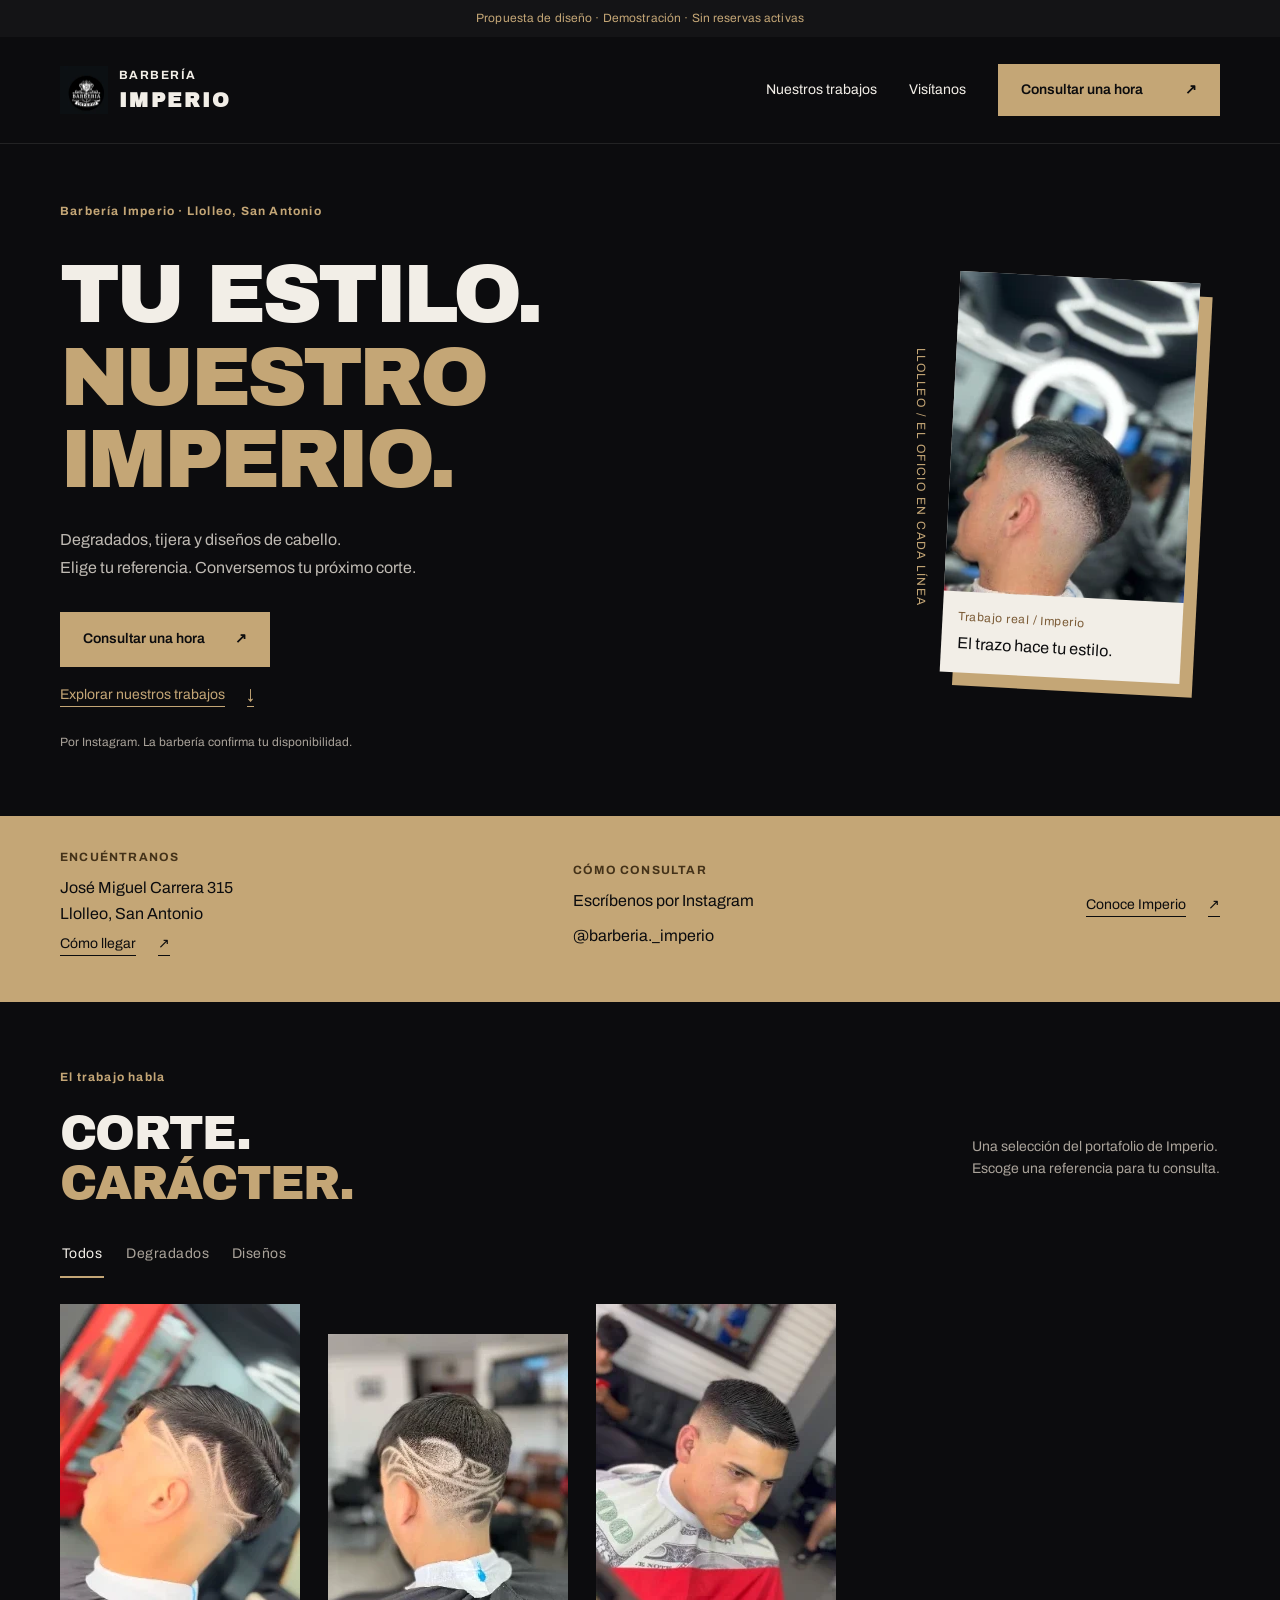
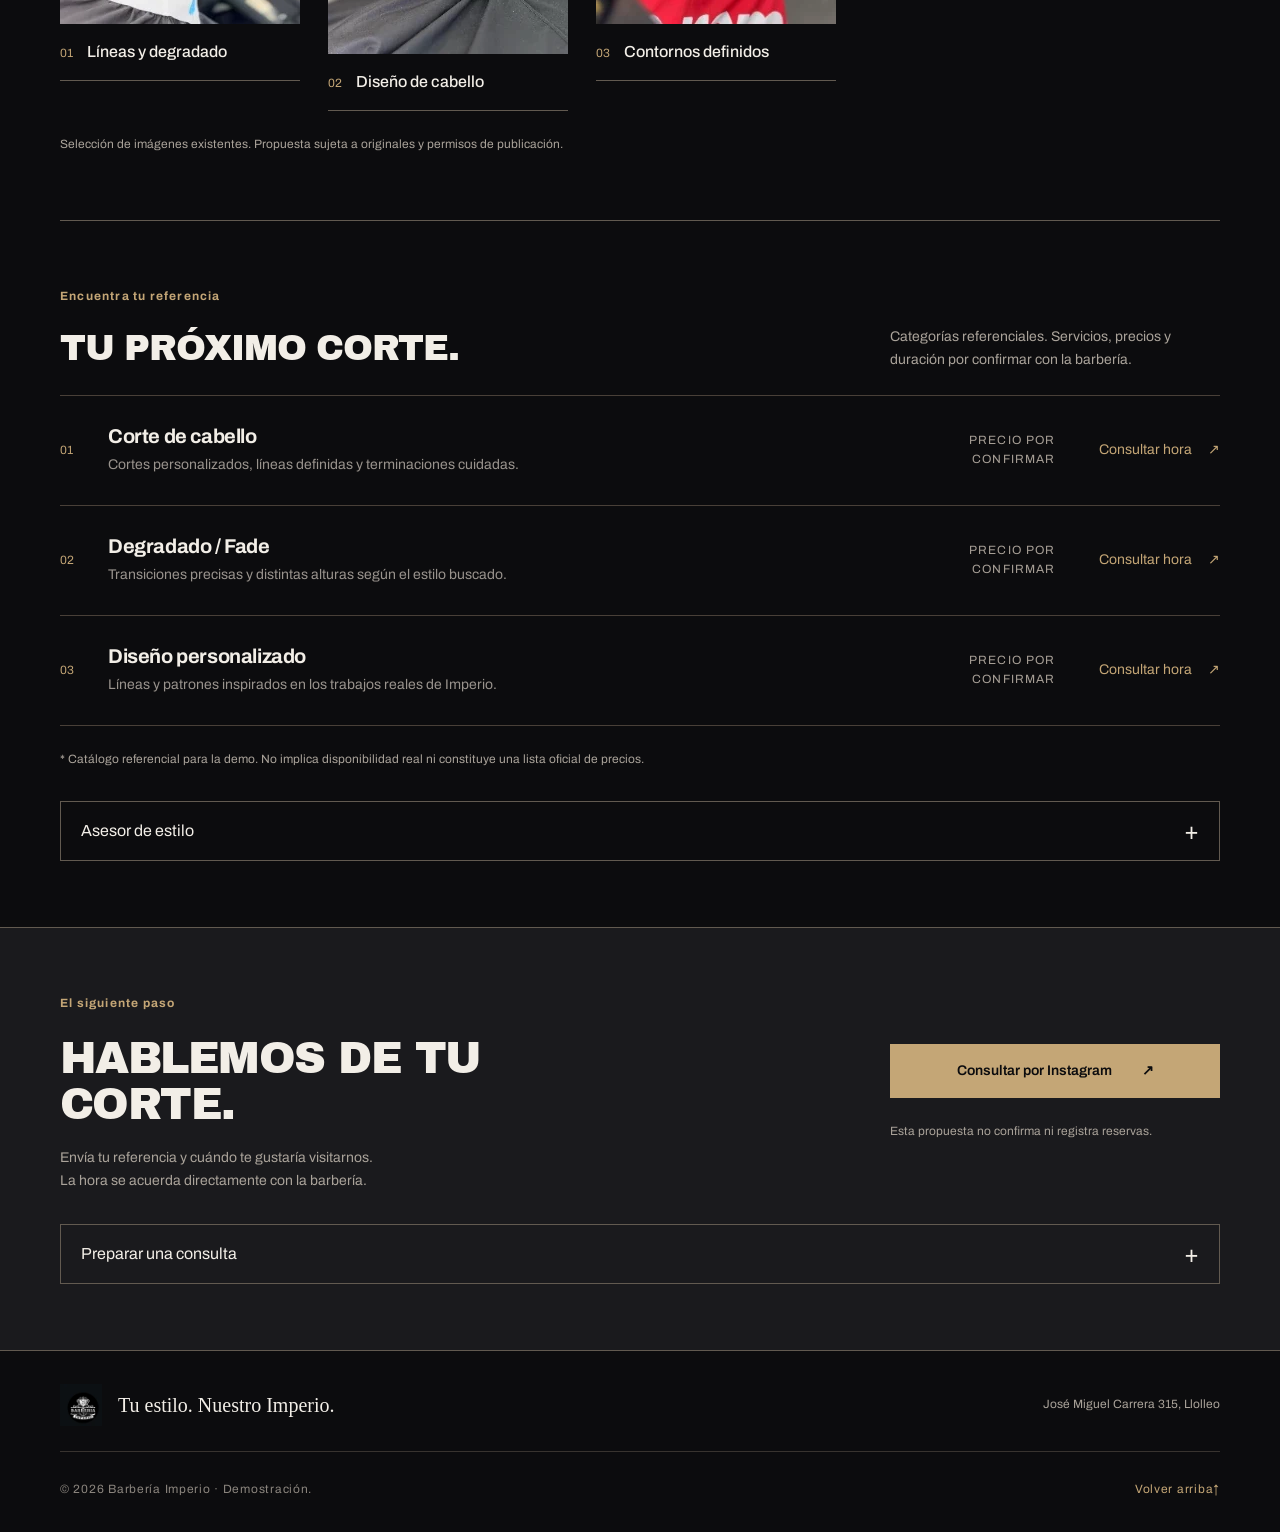
==== commit e2af9dc1: "copy: pie con la direccion en lugar de texto interno de la propuesta Co-Authored-By: Claude Opus 5.5" ====
--- a/index.html
+++ b/index.html
@@ -73,7 +73,7 @@
       <p class="fine-print">* Catálogo referencial para la demo. No implica disponibilidad real ni constituye una lista oficial de precios.</p><details class="advisor-panel" id="estilo-ia"><summary>Asesor de estilo <span aria-hidden="true">+</span></summary> <div class="advisor-content"> <p class="ai-disclaimer">Esta demostración utiliza reglas sencillas, no inteligencia artificial ni análisis de imágenes. No solicita fotografías.</p> <div class="ai-widget"> <div class="widget-top"> <span><i class="live-dot"></i> ASESOR DE ESTILO</span> <span>PREVIEW 01 / 01</span></div> <h3>Descubre una inspiración</h3><label class="field-label" for="style-choice">¿Qué look buscas?</label><select id="style-choice"><option value="fade">Degradado limpio</option><option value="classic">Un corte versátil</option><option value="design">Un diseño que destaque</option></select><label class="field-label" for="maintenance-choice">¿Cuánto tiempo quieres dedicar al peinado?</label><select id="maintenance-choice"><option value="low">Muy poco</option><option value="medium">Algo de tiempo</option><option value="high">Me gusta trabajar mi estilo</option></select><button id="recommend-btn" class="btn btn-gold btn-full">Ver sugerencia <span aria-hidden="true">✦</span></button> <div id="recommend-result" class="recommend-result" aria-live="polite" hidden></div></div></div></details></section>
     <section class="section booking-section" id="reservar" aria-labelledby="booking-title"> <div class="shell"> <div class="closing-grid"> <div> <p class="eyebrow">El siguiente paso</p><h2 id="booking-title">HABLEMOS DE TU<br>CORTE.</h2> <p>Envía tu referencia y cuándo te gustaría visitarnos.<br>La hora se acuerda directamente con la barbería.</p></div> <div class="closing-action"><a class="btn btn-gold" href="https://www.instagram.com/barberia._imperio/" target="_blank" rel="noopener noreferrer">Consultar por Instagram <span aria-hidden="true">↗</span><span class="sr-only"> (abre en otra pestaña)</span></a> <p class="fine-print">Esta propuesta no confirma ni registra reservas.</p></div></div><details class="consultation-panel"><summary>Preparar una consulta <span aria-hidden="true">+</span></summary> <div class="consultation-content"> <p>Prepara un mensaje con tus preferencias. Los horarios son referenciales y no indican disponibilidad real.</p> <p id="consultation-status" class="consultation-status" role="status" aria-live="polite" aria-atomic="true"></p><form id="booking-form" class="booking-form" novalidate> <div class="form-top"> <span>CONSULTA DE HORA</span> <span>01 / IMPERIO</span></div><label for="appointment-service">¿Qué te gustaría hacer?</label><select id="appointment-service" required aria-describedby="appointment-service-error" aria-invalid="false"><option value="">Selecciona una opción</option><option value="Corte de cabello">Corte de cabello</option><option value="Degradado / Fade">Degradado / Fade</option><option value="Diseño personalizado">Diseño personalizado</option></select> <p id="appointment-service-error" class="field-error" hidden></p><label for="appointment-date">Fecha de preferencia</label><input type="date" id="appointment-date" required aria-describedby="appointment-date-error" aria-invalid="false"> <p id="appointment-date-error" class="field-error" hidden></p><label for="appointment-time">¿En qué horario prefieres venir?</label><select id="appointment-time" required aria-describedby="appointment-time-error" aria-invalid="false"><option value="">Selecciona una franja</option><option value="10:00–13:00">Mañana · 10:00–13:00</option><option value="13:00–16:30">Mediodía · 13:00–16:30</option><option value="16:30–19:30">Tarde · 16:30–19:30</option></select> <p id="appointment-time-error" class="field-error" hidden></p><label for="appointment-notes">Algo que quieras comentar <span>(opcional)</span></label><textarea id="appointment-notes" rows="3" maxlength="250" placeholder="Ej.: Quiero algo parecido al corte de la galería"></textarea> <p id="booking-error" class="form-error" aria-live="polite" hidden></p><button type="submit" class="btn btn-gold btn-full">Preparar mi consulta <span aria-hidden="true">↗</span></button> <div id="booking-output" class="booking-output" aria-live="polite" hidden> <h3>Mensaje listo para enviar</h3> <p id="booking-message"></p> <div class="booking-actions"><button id="copy-booking" class="btn btn-outline" type="button">1 · Copiar mensaje</button><a class="btn btn-gold" href="https://www.instagram.com/barberia._imperio/" target="_blank" rel="noopener noreferrer">2 · Abrir Instagram <span aria-hidden="true">↗</span><span class="sr-only"> (abre en otra pestaña)</span></a></div> <p id="copy-status" class="copy-status" role="status" aria-live="polite" aria-atomic="true"></p> <small>Debes enviar el mensaje y esperar la confirmación de la barbería.</small></div></form></div></details></div></section>
   </main>
-  <footer class="site-footer"> <div class="shell footer-main"><a class="footer-signature" href="#arriba" aria-label="Tu estilo. Nuestro Imperio. — volver al inicio"><picture><source srcset="assets/logo-imperio-96.webp" type="image/webp"><img src="assets/logo-imperio-96.png" alt="" width="42" height="42" loading="lazy"></picture> <span>Tu estilo. Nuestro Imperio.</span></a> <p>Dirección visual: urbana · Diseño para comparar</p></div> <div class="shell footer-bottom"> <small>© <span id="current-year"></span> Barbería Imperio · Demostración.</small><a href="#arriba">Volver arriba <span aria-hidden="true">↑</span></a></div></footer>
+  <footer class="site-footer"> <div class="shell footer-main"><a class="footer-signature" href="#arriba" aria-label="Tu estilo. Nuestro Imperio. — volver al inicio"><picture><source srcset="assets/logo-imperio-96.webp" type="image/webp"><img src="assets/logo-imperio-96.png" alt="" width="42" height="42" loading="lazy"></picture> <span>Tu estilo. Nuestro Imperio.</span></a> <p>José Miguel Carrera 315, Llolleo</p></div> <div class="shell footer-bottom"> <small>© <span id="current-year"></span> Barbería Imperio · Demostración.</small><a href="#arriba">Volver arriba <span aria-hidden="true">↑</span></a></div></footer>
   <template id="equipo-pendiente"><section class="team-section" id="equipo" aria-labelledby="team-title">
       <div class="team-img"><img src="assets/_archivo/originales/barbero-tijeras.webp" alt="Profesional trabajando en un corte de cabello en Barbería Imperio" loading="lazy"></div>
       <div class="team-text"> <span class="section-index">04 / EL EQUIPO</span> <p class="kicker">LAS MANOS DETRÁS DEL ESTILO</p><h2 id="team-title">El talento<br>tiene <em>nombre.</em></h2> <p>Muy pronto cada barbero podrá tener su propio perfil, galería de trabajos y disponibilidad. No publicaremos nombres, fotografías de perfil o especialidades sin confirmarlos.</p> <div class="team-placeholder"> <span>PERFILES DEL EQUIPO</span> <strong>Próximamente</strong> <small>Nombre · Especialidades · Portafolio · Agenda personal</small></div></div>
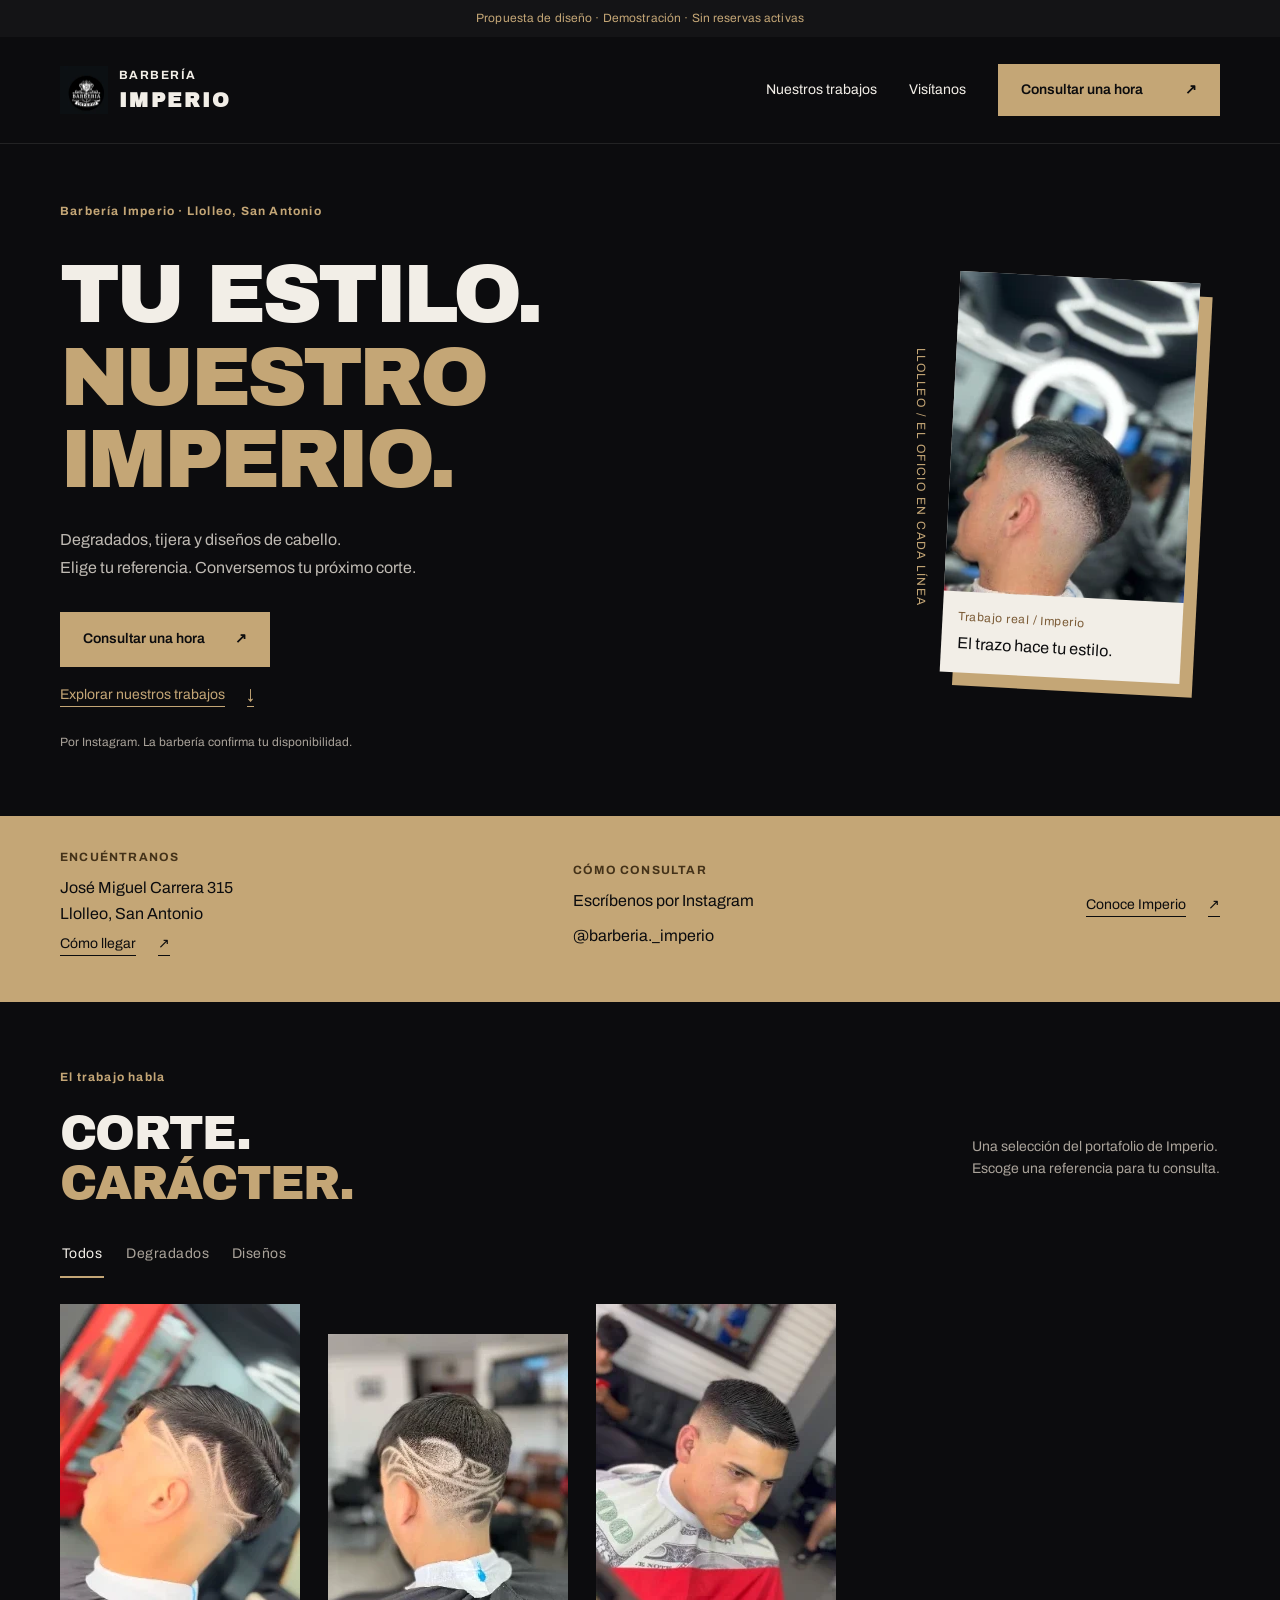
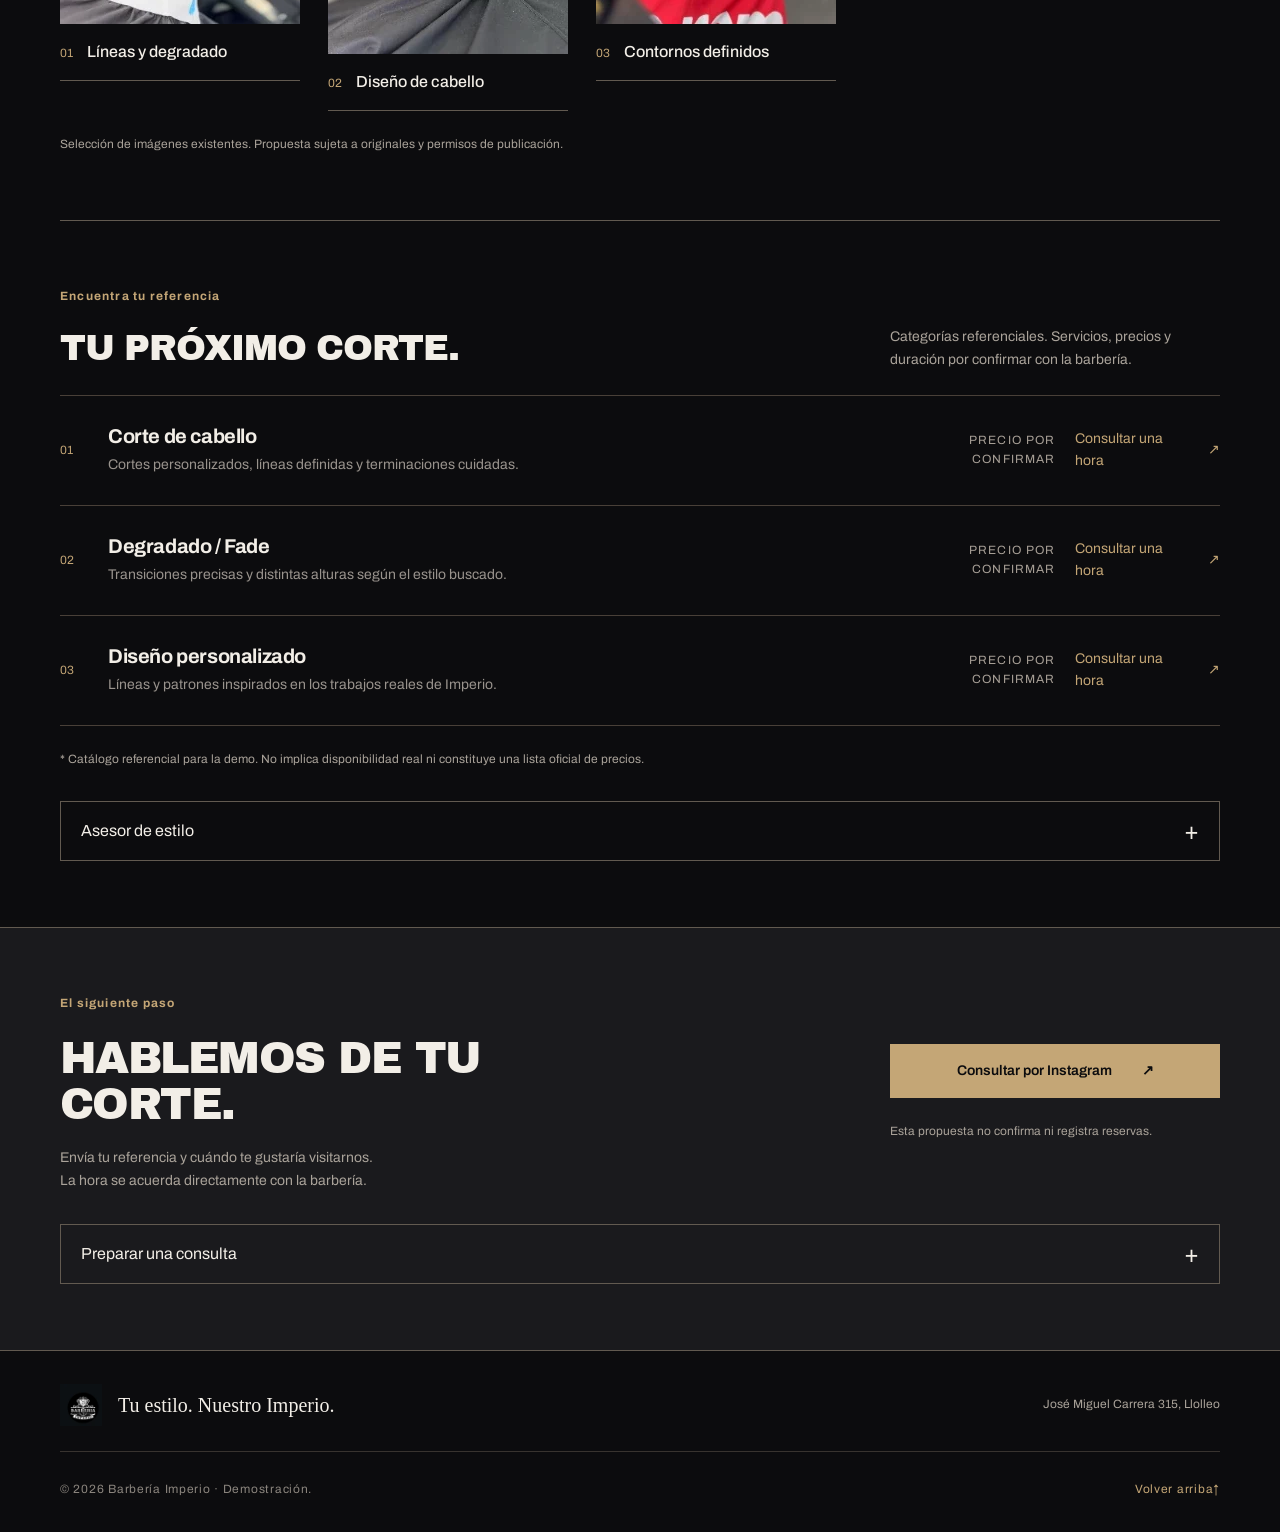
==== commit c2f0b747: "copy: unifica Consultar una hora y traduce VISTA PREVIA Co-Authored-By: Claude Opus 5.5 <noreply@ant" ====
--- a/index.html
+++ b/index.html
@@ -66,11 +66,11 @@
 <article class="gallery-card" data-category="diseno"><a class="gallery-link" href="https://www.instagram.com/barberia._imperio/" target="_blank" rel="noopener noreferrer" aria-label="02 diseño de cabello — ver en Instagram (abre otra pestaña)"><img src="assets/images/diseno-ondas-240.webp" srcset="assets/images/diseno-ondas-120.webp 120w, assets/images/diseno-ondas-160.webp 160w, assets/images/diseno-ondas-240.webp 240w" sizes="(max-width: 580px) calc((100vw - 56px) / 2), (max-width: 840px) calc((100vw - 96px) / 3), 240px" alt="Diseño de ondas en la parte posterior del cabello" width="240" height="320" loading="lazy"> <div class="gallery-card-caption"> <span class="card-number">02</span> <h3>Diseño de cabello</h3></div></a></article>
 <article class="gallery-card" data-category="degradado"><a class="gallery-link" href="https://www.instagram.com/barberia._imperio/" target="_blank" rel="noopener noreferrer" aria-label="03 contornos definidos — ver en Instagram (abre otra pestaña)"><img src="assets/images/corte-frontal-240.webp" srcset="assets/images/corte-frontal-120.webp 120w, assets/images/corte-frontal-160.webp 160w, assets/images/corte-frontal-240.webp 240w" sizes="(max-width: 580px) calc((100vw - 56px) / 2), (max-width: 840px) calc((100vw - 96px) / 3), 240px" alt="Corte corto con contornos definidos visto de frente" width="240" height="320" loading="lazy"> <div class="gallery-card-caption"> <span class="card-number">03</span> <h3>Contornos definidos</h3></div></a></article></div> <p class="fine-print">Selección de imágenes existentes. Propuesta sujeta a originales y permisos de publicación.</p></div></section>
     <section class="section shell services-section" id="servicios" aria-labelledby="services-title"> <p class="eyebrow">Encuentra tu referencia</p> <div class="section-head"><h2 id="services-title">TU PRÓXIMO CORTE.</h2> <p>Categorías referenciales. Servicios, precios y duración por confirmar con la barbería.</p></div> <div class="services-list">
-        <a class="service-row" href="#reservar" data-service="Corte de cabello"> <div class="service-number">01</div> <div> <h3>Corte de cabello</h3> <p>Cortes personalizados, líneas definidas y terminaciones cuidadas.</p></div> <span class="price-note">PRECIO POR CONFIRMAR</span> <span class="service-action">Consultar hora <span aria-hidden="true">↗</span></span></a>
-        <a class="service-row" href="#reservar" data-service="Degradado / Fade"> <div class="service-number">02</div> <div> <h3>Degradado / Fade</h3> <p>Transiciones precisas y distintas alturas según el estilo buscado.</p></div> <span class="price-note">PRECIO POR CONFIRMAR</span> <span class="service-action">Consultar hora <span aria-hidden="true">↗</span></span></a>
-        <a class="service-row" href="#reservar" data-service="Diseño personalizado"> <div class="service-number">03</div> <div> <h3>Diseño personalizado</h3> <p>Líneas y patrones inspirados en los trabajos reales de Imperio.</p></div> <span class="price-note">PRECIO POR CONFIRMAR</span> <span class="service-action">Consultar hora <span aria-hidden="true">↗</span></span></a>
+        <a class="service-row" href="#reservar" data-service="Corte de cabello"> <div class="service-number">01</div> <div> <h3>Corte de cabello</h3> <p>Cortes personalizados, líneas definidas y terminaciones cuidadas.</p></div> <span class="price-note">PRECIO POR CONFIRMAR</span> <span class="service-action">Consultar una hora <span aria-hidden="true">↗</span></span></a>
+        <a class="service-row" href="#reservar" data-service="Degradado / Fade"> <div class="service-number">02</div> <div> <h3>Degradado / Fade</h3> <p>Transiciones precisas y distintas alturas según el estilo buscado.</p></div> <span class="price-note">PRECIO POR CONFIRMAR</span> <span class="service-action">Consultar una hora <span aria-hidden="true">↗</span></span></a>
+        <a class="service-row" href="#reservar" data-service="Diseño personalizado"> <div class="service-number">03</div> <div> <h3>Diseño personalizado</h3> <p>Líneas y patrones inspirados en los trabajos reales de Imperio.</p></div> <span class="price-note">PRECIO POR CONFIRMAR</span> <span class="service-action">Consultar una hora <span aria-hidden="true">↗</span></span></a>
       </div>
-      <p class="fine-print">* Catálogo referencial para la demo. No implica disponibilidad real ni constituye una lista oficial de precios.</p><details class="advisor-panel" id="estilo-ia"><summary>Asesor de estilo <span aria-hidden="true">+</span></summary> <div class="advisor-content"> <p class="ai-disclaimer">Esta demostración utiliza reglas sencillas, no inteligencia artificial ni análisis de imágenes. No solicita fotografías.</p> <div class="ai-widget"> <div class="widget-top"> <span><i class="live-dot"></i> ASESOR DE ESTILO</span> <span>PREVIEW 01 / 01</span></div> <h3>Descubre una inspiración</h3><label class="field-label" for="style-choice">¿Qué look buscas?</label><select id="style-choice"><option value="fade">Degradado limpio</option><option value="classic">Un corte versátil</option><option value="design">Un diseño que destaque</option></select><label class="field-label" for="maintenance-choice">¿Cuánto tiempo quieres dedicar al peinado?</label><select id="maintenance-choice"><option value="low">Muy poco</option><option value="medium">Algo de tiempo</option><option value="high">Me gusta trabajar mi estilo</option></select><button id="recommend-btn" class="btn btn-gold btn-full">Ver sugerencia <span aria-hidden="true">✦</span></button> <div id="recommend-result" class="recommend-result" aria-live="polite" hidden></div></div></div></details></section>
+      <p class="fine-print">* Catálogo referencial para la demo. No implica disponibilidad real ni constituye una lista oficial de precios.</p><details class="advisor-panel" id="estilo-ia"><summary>Asesor de estilo <span aria-hidden="true">+</span></summary> <div class="advisor-content"> <p class="ai-disclaimer">Esta demostración utiliza reglas sencillas, no inteligencia artificial ni análisis de imágenes. No solicita fotografías.</p> <div class="ai-widget"> <div class="widget-top"> <span><i class="live-dot"></i> ASESOR DE ESTILO</span> <span>VISTA PREVIA 01 / 01</span></div> <h3>Descubre una inspiración</h3><label class="field-label" for="style-choice">¿Qué look buscas?</label><select id="style-choice"><option value="fade">Degradado limpio</option><option value="classic">Un corte versátil</option><option value="design">Un diseño que destaque</option></select><label class="field-label" for="maintenance-choice">¿Cuánto tiempo quieres dedicar al peinado?</label><select id="maintenance-choice"><option value="low">Muy poco</option><option value="medium">Algo de tiempo</option><option value="high">Me gusta trabajar mi estilo</option></select><button id="recommend-btn" class="btn btn-gold btn-full">Ver sugerencia <span aria-hidden="true">✦</span></button> <div id="recommend-result" class="recommend-result" aria-live="polite" hidden></div></div></div></details></section>
     <section class="section booking-section" id="reservar" aria-labelledby="booking-title"> <div class="shell"> <div class="closing-grid"> <div> <p class="eyebrow">El siguiente paso</p><h2 id="booking-title">HABLEMOS DE TU<br>CORTE.</h2> <p>Envía tu referencia y cuándo te gustaría visitarnos.<br>La hora se acuerda directamente con la barbería.</p></div> <div class="closing-action"><a class="btn btn-gold" href="https://www.instagram.com/barberia._imperio/" target="_blank" rel="noopener noreferrer">Consultar por Instagram <span aria-hidden="true">↗</span><span class="sr-only"> (abre en otra pestaña)</span></a> <p class="fine-print">Esta propuesta no confirma ni registra reservas.</p></div></div><details class="consultation-panel"><summary>Preparar una consulta <span aria-hidden="true">+</span></summary> <div class="consultation-content"> <p>Prepara un mensaje con tus preferencias. Los horarios son referenciales y no indican disponibilidad real.</p> <p id="consultation-status" class="consultation-status" role="status" aria-live="polite" aria-atomic="true"></p><form id="booking-form" class="booking-form" novalidate> <div class="form-top"> <span>CONSULTA DE HORA</span> <span>01 / IMPERIO</span></div><label for="appointment-service">¿Qué te gustaría hacer?</label><select id="appointment-service" required aria-describedby="appointment-service-error" aria-invalid="false"><option value="">Selecciona una opción</option><option value="Corte de cabello">Corte de cabello</option><option value="Degradado / Fade">Degradado / Fade</option><option value="Diseño personalizado">Diseño personalizado</option></select> <p id="appointment-service-error" class="field-error" hidden></p><label for="appointment-date">Fecha de preferencia</label><input type="date" id="appointment-date" required aria-describedby="appointment-date-error" aria-invalid="false"> <p id="appointment-date-error" class="field-error" hidden></p><label for="appointment-time">¿En qué horario prefieres venir?</label><select id="appointment-time" required aria-describedby="appointment-time-error" aria-invalid="false"><option value="">Selecciona una franja</option><option value="10:00–13:00">Mañana · 10:00–13:00</option><option value="13:00–16:30">Mediodía · 13:00–16:30</option><option value="16:30–19:30">Tarde · 16:30–19:30</option></select> <p id="appointment-time-error" class="field-error" hidden></p><label for="appointment-notes">Algo que quieras comentar <span>(opcional)</span></label><textarea id="appointment-notes" rows="3" maxlength="250" placeholder="Ej.: Quiero algo parecido al corte de la galería"></textarea> <p id="booking-error" class="form-error" aria-live="polite" hidden></p><button type="submit" class="btn btn-gold btn-full">Preparar mi consulta <span aria-hidden="true">↗</span></button> <div id="booking-output" class="booking-output" aria-live="polite" hidden> <h3>Mensaje listo para enviar</h3> <p id="booking-message"></p> <div class="booking-actions"><button id="copy-booking" class="btn btn-outline" type="button">1 · Copiar mensaje</button><a class="btn btn-gold" href="https://www.instagram.com/barberia._imperio/" target="_blank" rel="noopener noreferrer">2 · Abrir Instagram <span aria-hidden="true">↗</span><span class="sr-only"> (abre en otra pestaña)</span></a></div> <p id="copy-status" class="copy-status" role="status" aria-live="polite" aria-atomic="true"></p> <small>Debes enviar el mensaje y esperar la confirmación de la barbería.</small></div></form></div></details></div></section>
   </main>
   <footer class="site-footer"> <div class="shell footer-main"><a class="footer-signature" href="#arriba" aria-label="Tu estilo. Nuestro Imperio. — volver al inicio"><picture><source srcset="assets/logo-imperio-96.webp" type="image/webp"><img src="assets/logo-imperio-96.png" alt="" width="42" height="42" loading="lazy"></picture> <span>Tu estilo. Nuestro Imperio.</span></a> <p>José Miguel Carrera 315, Llolleo</p></div> <div class="shell footer-bottom"> <small>© <span id="current-year"></span> Barbería Imperio · Demostración.</small><a href="#arriba">Volver arriba <span aria-hidden="true">↑</span></a></div></footer>
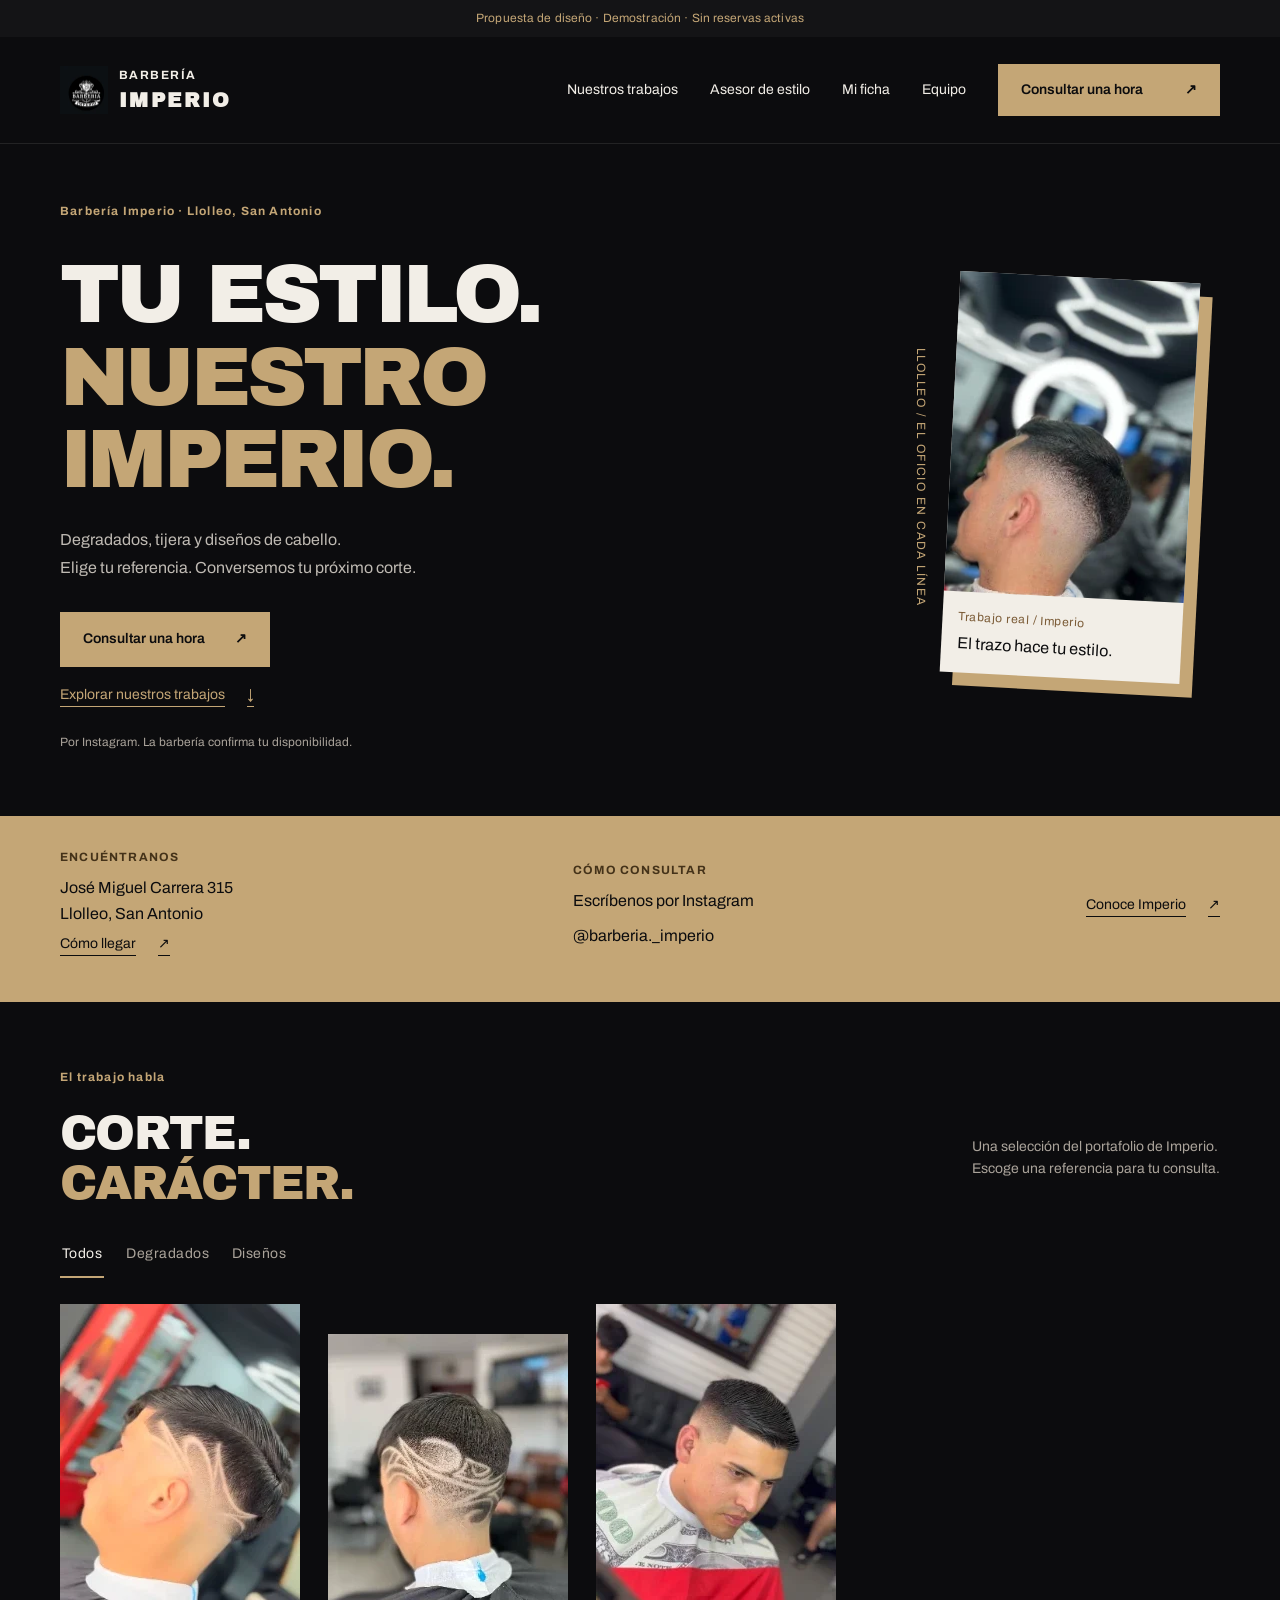
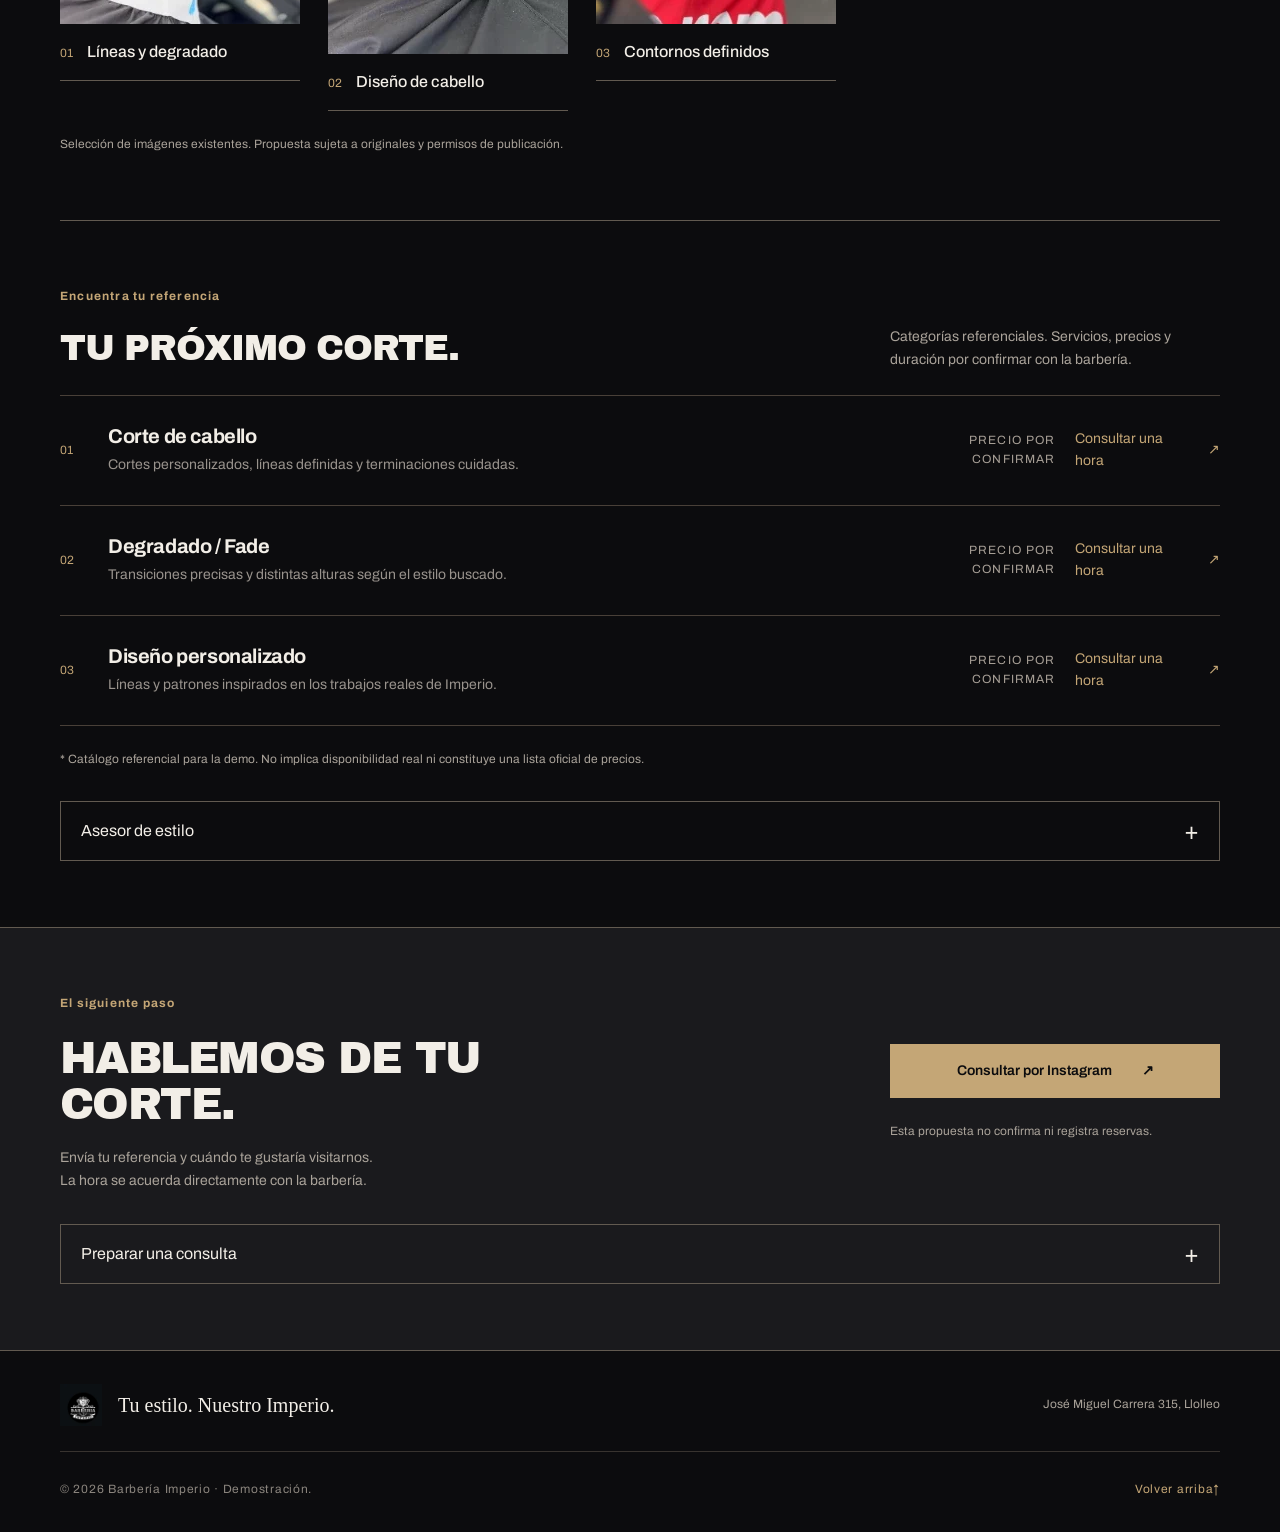
==== commit a7dda246: "feat: asesor de estilo, Mi ficha con historial y perfiles del equipo Co-Authored-By: Claude Opus 5.5" ====
--- a/index.html
+++ b/index.html
@@ -45,6 +45,7 @@
   <link rel="stylesheet" href="styles.css">
   <link rel="stylesheet" href="design-system.css">
   <link rel="stylesheet" href="urban.css">
+  <link rel="stylesheet" href="pages.css">
 </head>
 <body class="urban">
   <a class="skip-link" href="#contenido">Saltar al contenido</a>
@@ -53,7 +54,7 @@
     <div class="shell nav-shell">
       <a class="brand" href="#arriba" aria-label="Barbería Imperio, volver al inicio"><picture><source srcset="assets/logo-imperio-96.webp" type="image/webp"><img src="assets/logo-imperio-96.png" alt="Logotipo original de Barbería Imperio" width="48" height="48"></picture> <span> <small>BARBERÍA</small> <strong>IMPERIO</strong></span></a>
       <button class="menu-toggle" type="button" aria-label="Abrir menú" aria-expanded="false" aria-controls="main-nav"> <span></span> <span></span> <span></span></button>
-      <nav id="main-nav" class="nav-links" aria-label="Navegación principal"><a href="#estilos">Nuestros trabajos</a><a href="#ubicacion">Visítanos</a><a class="btn btn-gold nav-reserve" href="#reservar">Consultar una hora <span aria-hidden="true">↗</span></a></nav>
+      <nav id="main-nav" class="nav-links" aria-label="Navegación principal"><a href="#estilos">Nuestros trabajos</a><a href="/asesor">Asesor de estilo</a><a href="/mi-ficha">Mi ficha</a><a href="/equipo">Equipo</a><a class="btn btn-gold nav-reserve" href="#reservar">Consultar una hora <span aria-hidden="true">↗</span></a></nav>
     </div>
   </header>
   <main id="contenido">
@@ -70,7 +71,7 @@
         <a class="service-row" href="#reservar" data-service="Degradado / Fade"> <div class="service-number">02</div> <div> <h3>Degradado / Fade</h3> <p>Transiciones precisas y distintas alturas según el estilo buscado.</p></div> <span class="price-note">PRECIO POR CONFIRMAR</span> <span class="service-action">Consultar una hora <span aria-hidden="true">↗</span></span></a>
         <a class="service-row" href="#reservar" data-service="Diseño personalizado"> <div class="service-number">03</div> <div> <h3>Diseño personalizado</h3> <p>Líneas y patrones inspirados en los trabajos reales de Imperio.</p></div> <span class="price-note">PRECIO POR CONFIRMAR</span> <span class="service-action">Consultar una hora <span aria-hidden="true">↗</span></span></a>
       </div>
-      <p class="fine-print">* Catálogo referencial para la demo. No implica disponibilidad real ni constituye una lista oficial de precios.</p><details class="advisor-panel" id="estilo-ia"><summary>Asesor de estilo <span aria-hidden="true">+</span></summary> <div class="advisor-content"> <p class="ai-disclaimer">Esta demostración utiliza reglas sencillas, no inteligencia artificial ni análisis de imágenes. No solicita fotografías.</p> <div class="ai-widget"> <div class="widget-top"> <span><i class="live-dot"></i> ASESOR DE ESTILO</span> <span>VISTA PREVIA 01 / 01</span></div> <h3>Descubre una inspiración</h3><label class="field-label" for="style-choice">¿Qué look buscas?</label><select id="style-choice"><option value="fade">Degradado limpio</option><option value="classic">Un corte versátil</option><option value="design">Un diseño que destaque</option></select><label class="field-label" for="maintenance-choice">¿Cuánto tiempo quieres dedicar al peinado?</label><select id="maintenance-choice"><option value="low">Muy poco</option><option value="medium">Algo de tiempo</option><option value="high">Me gusta trabajar mi estilo</option></select><button id="recommend-btn" class="btn btn-gold btn-full">Ver sugerencia <span aria-hidden="true">✦</span></button> <div id="recommend-result" class="recommend-result" aria-live="polite" hidden></div></div></div></details></section>
+      <p class="fine-print">* Catálogo referencial para la demo. No implica disponibilidad real ni constituye una lista oficial de precios.</p><details class="advisor-panel" id="estilo-ia"><summary>Asesor de estilo <span aria-hidden="true">+</span></summary> <div class="advisor-content"> <p class="ai-disclaimer">Esta demostración utiliza reglas sencillas, no inteligencia artificial ni análisis de imágenes. No solicita fotografías.</p> <div class="ai-widget"> <div class="widget-top"> <span><i class="live-dot"></i> ASESOR DE ESTILO</span> <span>VISTA PREVIA 01 / 01</span></div> <h3>Descubre una inspiración</h3><label class="field-label" for="style-choice">¿Qué look buscas?</label><select id="style-choice"><option value="fade">Degradado limpio</option><option value="classic">Un corte versátil</option><option value="design">Un diseño que destaque</option></select><label class="field-label" for="maintenance-choice">¿Cuánto tiempo quieres dedicar al peinado?</label><select id="maintenance-choice"><option value="low">Muy poco</option><option value="medium">Algo de tiempo</option><option value="high">Me gusta trabajar mi estilo</option></select><button id="recommend-btn" class="btn btn-gold btn-full">Ver sugerencia <span aria-hidden="true">✦</span></button> <div id="recommend-result" class="recommend-result" aria-live="polite" hidden></div></div> <div class="advisor-cta"><p>¿Quieres un informe completo? Once preguntas sobre tu cabello, rostro y rutina, y una ficha con tres cortes, cómo pedirlos y cómo mantenerlos.</p><a class="btn btn-outline" href="/asesor">Hacer la asesoría completa <span aria-hidden="true">↗</span></a></div></div></details></section>
     <section class="section booking-section" id="reservar" aria-labelledby="booking-title"> <div class="shell"> <div class="closing-grid"> <div> <p class="eyebrow">El siguiente paso</p><h2 id="booking-title">HABLEMOS DE TU<br>CORTE.</h2> <p>Envía tu referencia y cuándo te gustaría visitarnos.<br>La hora se acuerda directamente con la barbería.</p></div> <div class="closing-action"><a class="btn btn-gold" href="https://www.instagram.com/barberia._imperio/" target="_blank" rel="noopener noreferrer">Consultar por Instagram <span aria-hidden="true">↗</span><span class="sr-only"> (abre en otra pestaña)</span></a> <p class="fine-print">Esta propuesta no confirma ni registra reservas.</p></div></div><details class="consultation-panel"><summary>Preparar una consulta <span aria-hidden="true">+</span></summary> <div class="consultation-content"> <p>Prepara un mensaje con tus preferencias. Los horarios son referenciales y no indican disponibilidad real.</p> <p id="consultation-status" class="consultation-status" role="status" aria-live="polite" aria-atomic="true"></p><form id="booking-form" class="booking-form" novalidate> <div class="form-top"> <span>CONSULTA DE HORA</span> <span>01 / IMPERIO</span></div><label for="appointment-service">¿Qué te gustaría hacer?</label><select id="appointment-service" required aria-describedby="appointment-service-error" aria-invalid="false"><option value="">Selecciona una opción</option><option value="Corte de cabello">Corte de cabello</option><option value="Degradado / Fade">Degradado / Fade</option><option value="Diseño personalizado">Diseño personalizado</option></select> <p id="appointment-service-error" class="field-error" hidden></p><label for="appointment-date">Fecha de preferencia</label><input type="date" id="appointment-date" required aria-describedby="appointment-date-error" aria-invalid="false"> <p id="appointment-date-error" class="field-error" hidden></p><label for="appointment-time">¿En qué horario prefieres venir?</label><select id="appointment-time" required aria-describedby="appointment-time-error" aria-invalid="false"><option value="">Selecciona una franja</option><option value="10:00–13:00">Mañana · 10:00–13:00</option><option value="13:00–16:30">Mediodía · 13:00–16:30</option><option value="16:30–19:30">Tarde · 16:30–19:30</option></select> <p id="appointment-time-error" class="field-error" hidden></p><label for="appointment-notes">Algo que quieras comentar <span>(opcional)</span></label><textarea id="appointment-notes" rows="3" maxlength="250" placeholder="Ej.: Quiero algo parecido al corte de la galería"></textarea> <p id="booking-error" class="form-error" aria-live="polite" hidden></p><button type="submit" class="btn btn-gold btn-full">Preparar mi consulta <span aria-hidden="true">↗</span></button> <div id="booking-output" class="booking-output" aria-live="polite" hidden> <h3>Mensaje listo para enviar</h3> <p id="booking-message"></p> <div class="booking-actions"><button id="copy-booking" class="btn btn-outline" type="button">1 · Copiar mensaje</button><a class="btn btn-gold" href="https://www.instagram.com/barberia._imperio/" target="_blank" rel="noopener noreferrer">2 · Abrir Instagram <span aria-hidden="true">↗</span><span class="sr-only"> (abre en otra pestaña)</span></a></div> <p id="copy-status" class="copy-status" role="status" aria-live="polite" aria-atomic="true"></p> <small>Debes enviar el mensaje y esperar la confirmación de la barbería.</small></div></form></div></details></div></section>
   </main>
   <footer class="site-footer"> <div class="shell footer-main"><a class="footer-signature" href="#arriba" aria-label="Tu estilo. Nuestro Imperio. — volver al inicio"><picture><source srcset="assets/logo-imperio-96.webp" type="image/webp"><img src="assets/logo-imperio-96.png" alt="" width="42" height="42" loading="lazy"></picture> <span>Tu estilo. Nuestro Imperio.</span></a> <p>José Miguel Carrera 315, Llolleo</p></div> <div class="shell footer-bottom"> <small>© <span id="current-year"></span> Barbería Imperio · Demostración.</small><a href="#arriba">Volver arriba <span aria-hidden="true">↑</span></a></div></footer>
--- a/pages.css
+++ b/pages.css
@@ -0,0 +1,171 @@
+/* Páginas interiores (asesor, mi ficha, equipo). Se apoyan en styles.css, design-system.css y urban.css. */
+:root {
+  --paper: var(--cream);
+  --ink: #0c0c0e;
+  --ink-soft: #4d463e;      /* 8,3:1 sobre marfil */
+  --ink-label: var(--bronze-dark); /* 5,43:1 sobre marfil */
+  --paper-line: #c9bfb1;
+}
+
+.urban .nav-links .is-current { color: var(--gold); text-decoration: underline; text-underline-offset: .5em; }
+@media (min-width: 841px) and (max-width: 1100px) {
+  .urban .nav-links { gap: 20px; }
+  .urban .nav-links > a { font-size: 13px; }
+  .urban .nav-links .nav-reserve { padding: 14px 16px; }
+}
+
+/* Cabecera de página */
+.page-hero { padding: 56px 0 40px; border-bottom: 1px solid var(--line); }
+.page-hero .eyebrow { margin-bottom: 28px; letter-spacing: .1em; text-transform: none; }
+.page-hero h1 { font-size: clamp(40px, 6vw, 80px); line-height: .99; letter-spacing: -.045em; margin: 0 0 22px; }
+.page-hero h1 span { display: block; }
+.page-hero .lead { color: var(--muted); font-size: 16px; line-height: 1.75; max-width: 60ch; }
+.page-hero .demo-note { margin-top: 18px; font-size: 12px; color: var(--muted); max-width: 70ch; }
+
+.page-grid { display: grid; grid-template-columns: minmax(0, 1fr) minmax(0, 520px); gap: 56px; align-items: start; padding: 48px 0 80px; }
+.page-grid.single { grid-template-columns: minmax(0, 1fr); }
+.page-grid > aside { position: sticky; top: 24px; }
+
+/* Cuestionario */
+.quiz { display: grid; gap: 28px; }
+.quiz-progress { display: flex; justify-content: space-between; align-items: center; gap: 16px; font-size: 14px; color: var(--muted); border-bottom: 1px solid var(--line); padding-bottom: 14px; }
+.quiz-progress strong { color: var(--cream); font-weight: 600; }
+.quiz-meter { flex: 1; max-width: 220px; height: 2px; background: var(--surface2); position: relative; }
+.quiz-meter i { position: absolute; inset: 0 auto 0 0; background: var(--gold); transition: width .2s ease; }
+fieldset.q { border: 0; margin: 0; padding: 0; min-width: 0; }
+fieldset.q legend { font-size: 16px; font-weight: 700; padding: 0; margin-bottom: 4px; display: flex; gap: 12px; align-items: baseline; }
+fieldset.q legend .q-n { color: var(--gold); font-size: 12px; font-weight: 700; letter-spacing: .08em; min-width: 22px; }
+fieldset.q .q-help { color: var(--muted); font-size: 14px; margin: 0 0 12px 34px; }
+.choices { display: grid; grid-template-columns: repeat(auto-fill, minmax(150px, 1fr)); gap: 8px; margin-left: 34px; }
+.choice { position: relative; }
+.choice input { position: absolute; opacity: 0; width: 1px; height: 1px; }
+.choice label { display: flex; flex-direction: column; justify-content: center; gap: 2px; min-height: 52px; height: 100%; padding: 10px 14px; border: 1px solid var(--control-border); cursor: pointer; font-size: 14px; color: var(--cream); transition: border-color .16s ease, background-color .16s ease; }
+.choice label small { color: var(--muted); font-size: 12px; line-height: 1.4; }
+.choice label:hover { border-color: var(--gold2); background: var(--surface); }
+.choice input:checked + label { border-color: var(--gold); background: var(--surface2); box-shadow: inset 3px 0 0 var(--gold); }
+.choice input:focus-visible + label { outline: 2px solid var(--focus); outline-offset: 3px; }
+.quiz-actions { display: flex; flex-wrap: wrap; gap: 12px 24px; align-items: center; border-top: 1px solid var(--line); padding-top: 24px; }
+.quiz-status { font-size: 14px; color: var(--cream); }
+.quiz-status:empty { display: none; }
+
+/* Ficha: el informe impreso en papel marfil, mismo gesto que el polaroid del home */
+.ficha { background: var(--paper); color: var(--ink); box-shadow: 13px 13px 0 var(--gold); padding: 28px; --focus: var(--ink); }
+.ficha-empty { border: 1px dashed var(--control-border); padding: 28px; color: var(--muted); font-size: 14px; }
+.ficha-empty strong { display: block; color: var(--cream); font-size: 16px; margin-bottom: 6px; }
+.ficha-head { display: flex; justify-content: space-between; gap: 16px; font-size: 12px; font-weight: 700; letter-spacing: .1em; color: var(--ink-label); border-bottom: 1px solid var(--paper-line); padding-bottom: 12px; }
+.ficha h2 { font-size: clamp(26px, 3vw, 34px); line-height: 1.02; letter-spacing: -.035em; margin: 20px 0 12px; color: var(--ink); }
+.ficha h3 { font-size: 18px; letter-spacing: -.01em; margin: 0; color: var(--ink); }
+.ficha p, .ficha li, .ficha dd { color: var(--ink-soft); font-size: 14px; line-height: 1.65; }
+.ficha .label { display: block; font-size: 12px; font-weight: 700; letter-spacing: .08em; color: var(--ink-label); margin: 0 0 4px; }
+.ficha-profile { display: grid; grid-template-columns: repeat(2, minmax(0, 1fr)); gap: 10px 20px; margin: 16px 0 4px; }
+.ficha-profile div { border-top: 1px solid var(--paper-line); padding-top: 8px; }
+.ficha-profile dt { font-size: 12px; color: var(--ink-label); font-weight: 700; letter-spacing: .04em; }
+.ficha-profile dd { margin: 2px 0 0; color: var(--ink); }
+.ficha-ai { margin: 18px 0 0; padding: 14px 16px; border-left: 3px solid var(--bronze-dark); background: #e8e1d6; }
+.ficha-ai p { color: var(--ink); }
+.rec { border-top: 1px solid var(--ink); padding: 18px 0 6px; margin-top: 20px; }
+.rec-top { display: flex; justify-content: space-between; align-items: baseline; gap: 12px; }
+.rec-role { font-size: 12px; font-weight: 700; letter-spacing: .08em; color: var(--ink-label); }
+.rec-score { font-size: 12px; font-weight: 700; color: var(--ink); white-space: nowrap; }
+.rec-bar { height: 2px; background: var(--paper-line); margin: 8px 0 12px; position: relative; }
+.rec-bar i { position: absolute; inset: 0 auto 0 0; background: var(--bronze-dark); }
+.rec ul { margin: 8px 0; padding-left: 18px; }
+.rec .ask { margin: 12px 0; padding: 12px 14px; border: 1px solid var(--paper-line); color: var(--ink); font-size: 14px; }
+.rec .ask strong { display: block; font-size: 12px; letter-spacing: .08em; color: var(--ink-label); margin-bottom: 4px; }
+.rec-meta { display: grid; grid-template-columns: 1fr 1fr; gap: 12px 20px; }
+.rec .warn { color: #6b2e1f; } /* 8,2:1 sobre marfil */
+.ficha-foot { margin-top: 22px; padding-top: 14px; border-top: 1px solid var(--paper-line); font-size: 12px !important; }
+.ficha-actions { display: flex; flex-wrap: wrap; gap: 10px; margin-top: 28px; }
+.ficha-actions .btn { flex: 1 1 180px; }
+.btn-ink { background: var(--ink); color: var(--paper); border: 1px solid var(--ink); }
+.btn-ink:hover { background: #2a2a2c; border-color: #2a2a2c; }
+.btn-line-ink { background: transparent; color: var(--ink); border: 1px solid var(--ink); }
+.btn-line-ink:hover { background: #e2d9cc; }
+.ficha .status { font-size: 13px; color: var(--ink); margin-top: 10px; }
+.ficha .status:empty { display: none; }
+
+/* Mi ficha: estadísticas e historial */
+.stats { display: grid; grid-template-columns: repeat(3, minmax(0, 1fr)); border: 1px solid var(--ink); margin: 18px 0; }
+.stats div { padding: 12px 14px; border-right: 1px solid var(--paper-line); }
+.stats div:last-child { border-right: 0; }
+.stats dt { font-size: 12px; font-weight: 700; color: var(--ink-label); letter-spacing: .04em; }
+.stats dd { margin: 4px 0 0; font-family: var(--display); font-size: 22px; color: var(--ink); letter-spacing: -.02em; }
+.timeline { list-style: none; margin: 10px 0 0; padding: 0; }
+.timeline li { display: grid; grid-template-columns: 92px minmax(0, 1fr) auto; gap: 12px; align-items: start; padding: 12px 0; border-top: 1px solid var(--paper-line); }
+.timeline time { font-size: 12px; font-weight: 700; color: var(--ink-label); padding-top: 2px; }
+.timeline strong { color: var(--ink); font-size: 14px; }
+.timeline .stars { color: var(--ink); font-size: 13px; white-space: nowrap; }
+.timeline button { background: none; border: 0; color: var(--ink-soft); text-decoration: underline; font-size: 12px; min-height: 32px; min-width: 32px; cursor: pointer; padding: 0 4px; }
+
+.panel { border: 1px solid var(--line); padding: 24px; display: grid; gap: 4px; }
+.panel h2 { font-size: 24px; margin: 0 0 8px; }
+.panel > p { color: var(--muted); font-size: 14px; margin-bottom: 8px; }
+.panel > label, #visita-form > label { display: block; font-size: 14px; color: var(--cream); margin: 14px 0 6px; font-weight: 600; }
+.panel > label span, #visita-form > label span { color: var(--muted); font-weight: 400; }
+.panel input:not([type=radio]), .panel select, .panel textarea { width: 100%; min-height: 48px; border: 1px solid var(--control-border); background: var(--bg); color: var(--cream); padding: 12px 14px; border-radius: 0; font-size: 16px; color-scheme: dark; }
+.panel textarea { min-height: 84px; resize: vertical; }
+.panel input:not([type=radio]):focus, .panel select:focus, .panel textarea:focus { outline: 2px solid var(--focus); outline-offset: 2px; border-color: var(--gold); }
+.panel .btn { margin-top: 18px; }
+.panel .field-error { color: var(--error-text); font-size: 14px; margin-top: 6px; }
+.panel [aria-invalid='true'] { border-color: var(--error-border); }
+.rating { display: flex; gap: 6px; flex-wrap: wrap; }
+.rating .choice label { min-height: 44px; min-width: 52px; align-items: center; }
+.stack { display: grid; gap: 24px; }
+.privacy { font-size: 12px; color: var(--muted); line-height: 1.6; }
+.link-danger { background: none; border: 0; padding: 0; color: var(--muted); text-decoration: underline; font-size: 14px; min-height: 44px; cursor: pointer; justify-self: start; }
+.link-danger:hover { color: var(--error-text); }
+
+/* Equipo */
+.team-grid { display: grid; grid-template-columns: repeat(auto-fill, minmax(260px, 340px)); gap: 40px 32px; }
+.profile-card { display: grid; gap: 14px; }
+.profile-photo { position: relative; aspect-ratio: 3 / 4; background: var(--surface); border: 1px solid var(--line); display: grid; place-items: center; overflow: hidden; }
+.profile-photo img { width: 100%; height: 100%; object-fit: cover; }
+.profile-photo .pending { font-family: var(--display); font-size: 64px; color: var(--control-border); letter-spacing: -.04em; }
+.profile-tag { position: absolute; left: 12px; top: 12px; background: var(--announce-bg); color: var(--gold); font-size: 12px; padding: 4px 8px; }
+.profile-card h2 { font-size: 26px; margin: 0; }
+.profile-card .role { color: var(--gold); font-size: 14px; }
+.profile-card dl { margin: 0; display: grid; gap: 8px; }
+.profile-card dl div { border-top: 1px solid var(--line); padding-top: 8px; display: grid; grid-template-columns: 120px minmax(0, 1fr); gap: 12px; font-size: 14px; }
+.profile-card dt { color: var(--muted); }
+.profile-card dd { margin: 0; color: var(--cream); }
+.profile-work { display: grid; grid-template-columns: repeat(3, 1fr); gap: 8px; }
+.profile-work img { aspect-ratio: 3 / 4; object-fit: cover; width: 100%; }
+.how-list { list-style: none; padding: 0; margin: 0; counter-reset: paso; display: grid; gap: 0; }
+.how-list li { counter-increment: paso; display: grid; grid-template-columns: 48px minmax(0, 1fr); gap: 12px; padding: 18px 0; border-top: 1px solid var(--line); color: var(--muted); font-size: 14px; }
+.how-list li::before { content: counter(paso, decimal-leading-zero); color: var(--gold); font-size: 12px; font-weight: 700; padding-top: 3px; }
+.how-list strong { display: block; color: var(--cream); font-size: 16px; margin-bottom: 2px; }
+
+/* Entrada desde el home */
+.urban .advisor-cta { display: flex; flex-wrap: wrap; align-items: center; gap: 12px 24px; margin-top: 24px; padding-top: 20px; border-top: 1px solid var(--line); }
+.urban .advisor-cta p { color: var(--muted); font-size: 14px; max-width: 46ch; }
+
+.rec .label { margin-top: 12px; }
+@media (max-width: 1000px) {
+  .page-grid { grid-template-columns: 1fr; gap: 40px; }
+  .page-grid > aside { position: static; }
+}
+@media (max-width: 580px) {
+  .page-hero { padding: 36px 0 28px; }
+  .page-hero h1 { font-size: clamp(34px, 10.5vw, 48px); }
+  .page-hero .lead { font-size: 14px; }
+  .page-grid { padding: 32px 0 56px; }
+  .choices { margin-left: 0; grid-template-columns: repeat(2, minmax(0, 1fr)); }
+  fieldset.q .q-help { margin-left: 0; }
+  .ficha { padding: 20px; box-shadow: 10px 10px 0 var(--gold); }
+  .ficha-profile, .rec-meta { grid-template-columns: 1fr; }
+  .stats { grid-template-columns: 1fr 1fr; }
+  .stats div:nth-child(2) { border-right: 0; }
+  .stats div:nth-child(n+3) { border-top: 1px solid var(--paper-line); }
+  .timeline li { grid-template-columns: 1fr auto; }
+  .timeline time { grid-column: 1 / -1; }
+  .panel { padding: 18px; }
+  .profile-card dl div { grid-template-columns: 1fr; gap: 2px; }
+}
+
+@media print {
+  body.urban { background: #fff; padding: 0 !important; }
+  .announcement, .site-header, .site-footer, .page-hero, .page-grid > :not(aside), .ficha-actions, .mobile-bar, .skip-link, .timeline button { display: none !important; }
+  .page-grid { display: block; padding: 0; }
+  .page-grid > aside { position: static; }
+  .ficha { box-shadow: none; background: #fff; padding: 0; }
+}
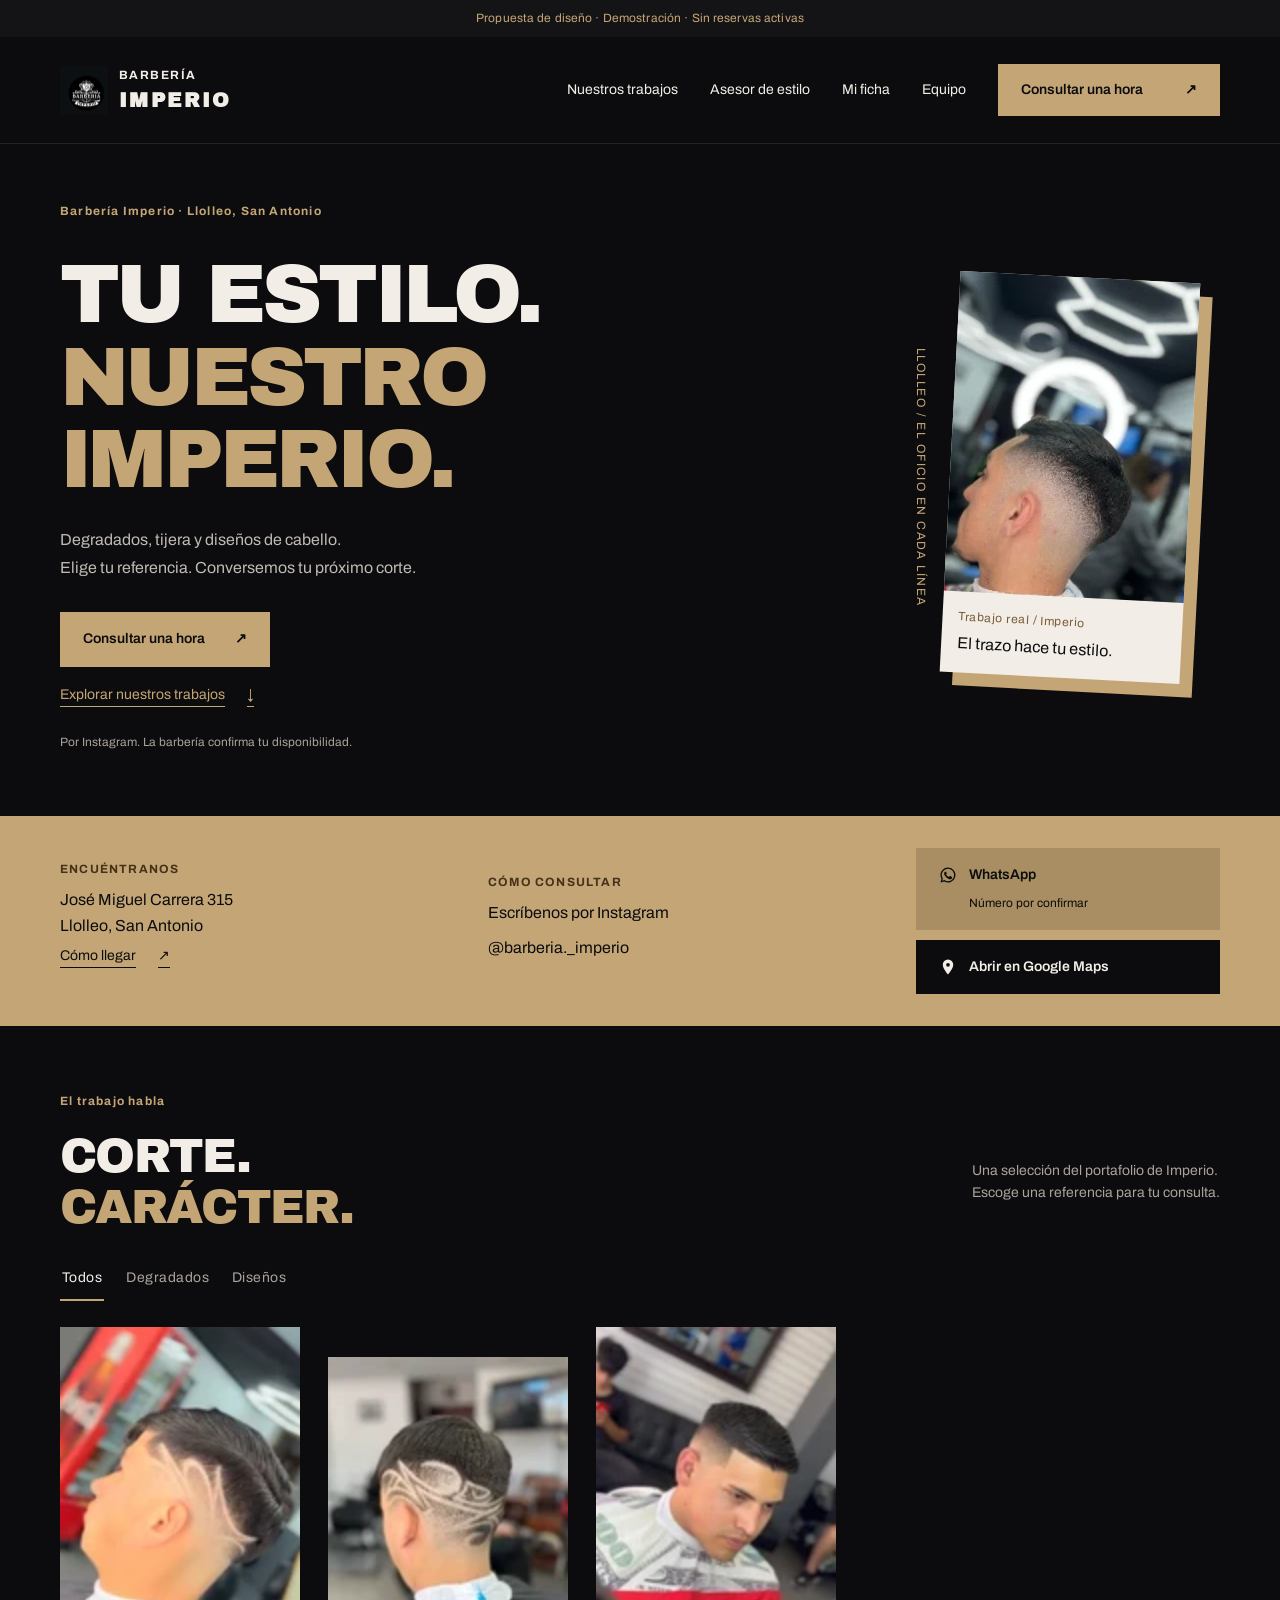
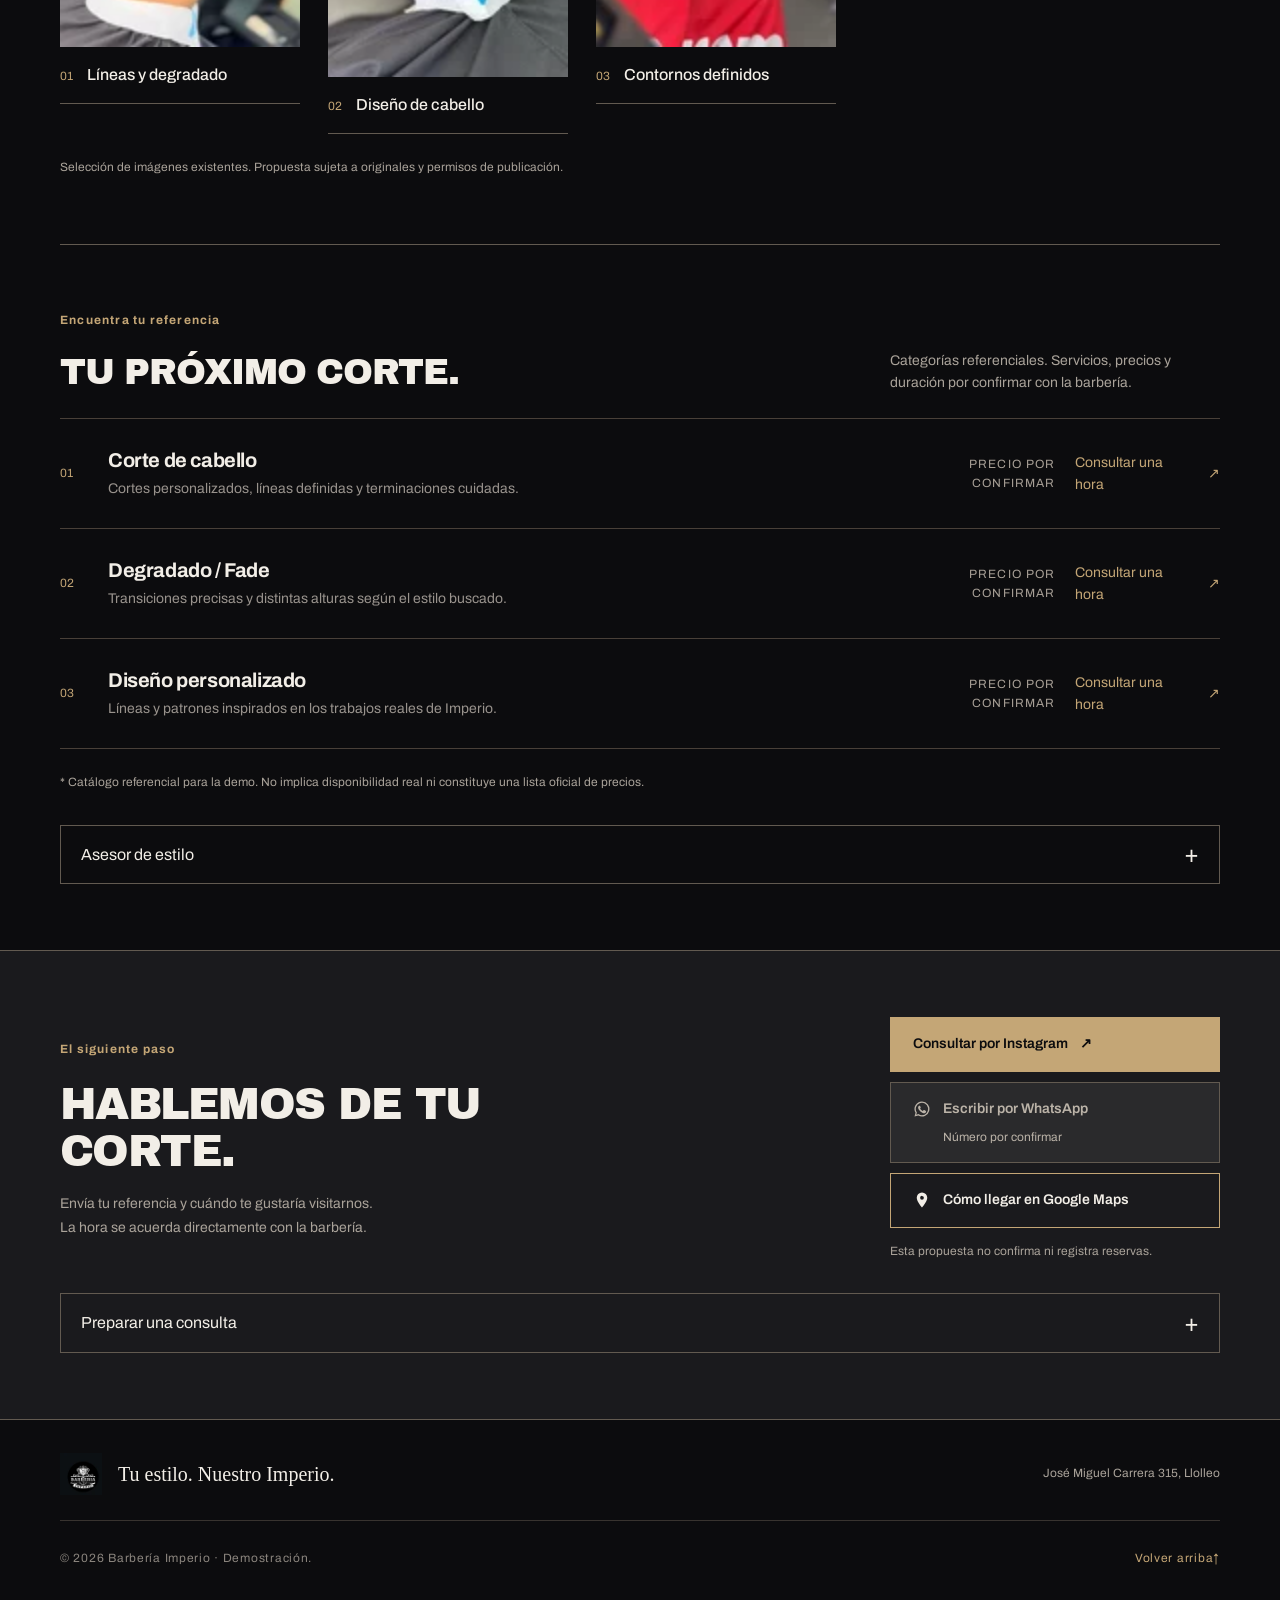
==== commit e61c1d9f: "feat: WhatsApp y Google Maps, cliente de ejemplo y panel de la barbería (demo) Co-Authored-By: Claud" ====
--- a/index.html
+++ b/index.html
@@ -62,7 +62,7 @@
       <div class="hero-copy"> <p class="eyebrow">Barbería Imperio · Llolleo, San Antonio</p><h1 id="hero-title"> <span>TU ESTILO.</span> <span class="bronze">NUESTRO</span> <span class="bronze">IMPERIO.</span></h1> <p class="lead">Degradados, tijera y diseños de cabello.<br>Elige tu referencia. Conversemos tu próximo corte.</p> <div class="hero-actions"><a class="btn btn-gold" href="#reservar">Consultar una hora <span aria-hidden="true">↗</span></a><a class="text-link" href="#estilos">Explorar nuestros trabajos <span aria-hidden="true">↓</span></a></div> <p class="hero-note">Por Instagram. La barbería confirma tu disponibilidad.</p></div>
       <div class="hero-art"> <p class="vertical-caption">LLOLLEO / EL OFICIO EN CADA LÍNEA</p><figure class="polaroid"><img src="assets/images/fade-perfil-240.webp" srcset="assets/images/fade-perfil-120.webp 120w, assets/images/fade-perfil-160.webp 160w, assets/images/fade-perfil-240.webp 240w" sizes="(max-width: 580px) 220px, (max-width: 1000px) 230px, 240px" alt="Perfil de un corte degradado realizado en Barbería Imperio" width="240" height="320" fetchpriority="high"><figcaption> <small>Trabajo real / Imperio</small> <p>El trazo hace tu estilo.</p></figcaption></figure></div>
     </section>
-    <section class="location-band" id="ubicacion" aria-label="Visítanos y consulta una hora"> <div class="shell band-grid"> <div> <p class="eyebrow">ENCUÉNTRANOS</p> <p>José Miguel Carrera 315<br>Llolleo, San Antonio</p><a class="text-link" href="https://www.google.com/maps/search/?api=1&amp;query=Jos%C3%A9%20Miguel%20Carrera%20315%2C%20Llolleo%2C%20San%20Antonio%2C%20Chile" target="_blank" rel="noopener noreferrer">Cómo llegar <span aria-hidden="true">↗</span><span class="sr-only"> (abre Google Maps en otra pestaña)</span></a></div> <div> <p class="eyebrow">CÓMO CONSULTAR</p> <p>Escríbenos por Instagram<br><a href="https://www.instagram.com/barberia._imperio/" target="_blank" rel="noopener noreferrer">@barberia._imperio<span class="sr-only"> (abre Instagram en otra pestaña)</span></a></p></div><a class="text-link band-more" href="https://www.instagram.com/barberia._imperio/" target="_blank" rel="noopener noreferrer">Conoce Imperio <span aria-hidden="true">↗</span><span class="sr-only"> (abre Instagram en otra pestaña)</span></a></div></section>
+    <section class="location-band" id="ubicacion" aria-label="Visítanos y consulta una hora"> <div class="shell band-grid"> <div> <p class="eyebrow">ENCUÉNTRANOS</p> <p>José Miguel Carrera 315<br>Llolleo, San Antonio</p><a class="text-link" href="https://www.google.com/maps/search/?api=1&amp;query=Jos%C3%A9%20Miguel%20Carrera%20315%2C%20Llolleo%2C%20San%20Antonio%2C%20Chile" target="_blank" rel="noopener noreferrer">Cómo llegar <span aria-hidden="true">↗</span><span class="sr-only"> (abre Google Maps en otra pestaña)</span></a></div> <div> <p class="eyebrow">CÓMO CONSULTAR</p> <p>Escríbenos por Instagram<br><a href="https://www.instagram.com/barberia._imperio/" target="_blank" rel="noopener noreferrer">@barberia._imperio<span class="sr-only"> (abre Instagram en otra pestaña)</span></a></p></div><div class="band-actions"><a class="btn btn-ink" data-whatsapp href="#ubicacion" aria-disabled="true"><svg class="btn-icon" viewBox="0 0 24 24" aria-hidden="true" focusable="false"><path fill="currentColor" d="M12 2a10 10 0 0 0-8.6 15.1L2 22l5-1.3A10 10 0 1 0 12 2Zm0 18.2c-1.5 0-3-.4-4.3-1.2l-.3-.2-3 .8.8-2.9-.2-.3A8.2 8.2 0 1 1 12 20.2Zm4.5-6.1c-.2-.1-1.5-.7-1.7-.8-.2-.1-.4-.1-.6.1l-.8 1c-.1.2-.3.2-.5.1a6.7 6.7 0 0 1-3.3-2.9c-.2-.4.2-.4.7-1.3.1-.2 0-.3 0-.4l-.8-1.8c-.2-.5-.4-.4-.6-.4h-.5a1 1 0 0 0-.7.3 3 3 0 0 0-.9 2.2 5.2 5.2 0 0 0 1.1 2.7 11.8 11.8 0 0 0 4.5 4c1.7.7 2.3.8 3.2.6.5-.1 1.5-.6 1.7-1.2.2-.6.2-1.1.2-1.2-.1-.1-.3-.2-.5-.3Z"/></svg><span>WhatsApp</span><small class="wa-pending">Número por confirmar</small></a><a class="btn btn-ink" href="https://www.google.com/maps/search/?api=1&amp;query=Jos%C3%A9%20Miguel%20Carrera%20315%2C%20Llolleo%2C%20San%20Antonio%2C%20Chile" target="_blank" rel="noopener noreferrer"><svg class="btn-icon" viewBox="0 0 24 24" aria-hidden="true" focusable="false"><path fill="currentColor" d="M12 2a7 7 0 0 0-7 7c0 5.2 7 13 7 13s7-7.8 7-13a7 7 0 0 0-7-7Zm0 9.5A2.5 2.5 0 1 1 12 6.5a2.5 2.5 0 0 1 0 5Z"/></svg><span>Abrir en Google Maps</span><span class="sr-only"> (abre en otra pestaña)</span></a></div></div></section>
     <section class="section gallery-section" id="estilos" aria-labelledby="gallery-title"> <div class="shell"> <p class="eyebrow">El trabajo habla</p> <div class="section-head"><h2 id="gallery-title">CORTE.<br> <span class="bronze">CARÁCTER.</span></h2> <p>Una selección del portafolio de Imperio.<br>Escoge una referencia para tu consulta.</p></div> <div class="filters" role="group" aria-label="Filtrar estilos de cortes"><button class="filter active" data-filter="todos" aria-pressed="true">Todos</button><button class="filter" data-filter="degradado" aria-pressed="false">Degradados</button><button class="filter" data-filter="diseno" aria-pressed="false">Diseños</button></div> <div class="gallery-grid"><article class="gallery-card" data-category="degradado diseno"><a class="gallery-link" href="https://www.instagram.com/barberia._imperio/" target="_blank" rel="noopener noreferrer" aria-label="01 líneas y degradado — ver en Instagram (abre otra pestaña)"><img src="assets/images/fade-lineas-240.webp" srcset="assets/images/fade-lineas-120.webp 120w, assets/images/fade-lineas-160.webp 160w, assets/images/fade-lineas-240.webp 240w" sizes="(max-width: 580px) calc((100vw - 56px) / 2), (max-width: 840px) calc((100vw - 96px) / 3), 240px" alt="Perfil lateral con degradado y diseño de líneas" width="240" height="320" loading="lazy"> <div class="gallery-card-caption"> <span class="card-number">01</span> <h3>Líneas y degradado</h3></div></a></article>
 <article class="gallery-card" data-category="diseno"><a class="gallery-link" href="https://www.instagram.com/barberia._imperio/" target="_blank" rel="noopener noreferrer" aria-label="02 diseño de cabello — ver en Instagram (abre otra pestaña)"><img src="assets/images/diseno-ondas-240.webp" srcset="assets/images/diseno-ondas-120.webp 120w, assets/images/diseno-ondas-160.webp 160w, assets/images/diseno-ondas-240.webp 240w" sizes="(max-width: 580px) calc((100vw - 56px) / 2), (max-width: 840px) calc((100vw - 96px) / 3), 240px" alt="Diseño de ondas en la parte posterior del cabello" width="240" height="320" loading="lazy"> <div class="gallery-card-caption"> <span class="card-number">02</span> <h3>Diseño de cabello</h3></div></a></article>
 <article class="gallery-card" data-category="degradado"><a class="gallery-link" href="https://www.instagram.com/barberia._imperio/" target="_blank" rel="noopener noreferrer" aria-label="03 contornos definidos — ver en Instagram (abre otra pestaña)"><img src="assets/images/corte-frontal-240.webp" srcset="assets/images/corte-frontal-120.webp 120w, assets/images/corte-frontal-160.webp 160w, assets/images/corte-frontal-240.webp 240w" sizes="(max-width: 580px) calc((100vw - 56px) / 2), (max-width: 840px) calc((100vw - 96px) / 3), 240px" alt="Corte corto con contornos definidos visto de frente" width="240" height="320" loading="lazy"> <div class="gallery-card-caption"> <span class="card-number">03</span> <h3>Contornos definidos</h3></div></a></article></div> <p class="fine-print">Selección de imágenes existentes. Propuesta sujeta a originales y permisos de publicación.</p></div></section>
@@ -72,7 +72,7 @@
         <a class="service-row" href="#reservar" data-service="Diseño personalizado"> <div class="service-number">03</div> <div> <h3>Diseño personalizado</h3> <p>Líneas y patrones inspirados en los trabajos reales de Imperio.</p></div> <span class="price-note">PRECIO POR CONFIRMAR</span> <span class="service-action">Consultar una hora <span aria-hidden="true">↗</span></span></a>
       </div>
       <p class="fine-print">* Catálogo referencial para la demo. No implica disponibilidad real ni constituye una lista oficial de precios.</p><details class="advisor-panel" id="estilo-ia"><summary>Asesor de estilo <span aria-hidden="true">+</span></summary> <div class="advisor-content"> <p class="ai-disclaimer">Esta demostración utiliza reglas sencillas, no inteligencia artificial ni análisis de imágenes. No solicita fotografías.</p> <div class="ai-widget"> <div class="widget-top"> <span><i class="live-dot"></i> ASESOR DE ESTILO</span> <span>VISTA PREVIA 01 / 01</span></div> <h3>Descubre una inspiración</h3><label class="field-label" for="style-choice">¿Qué look buscas?</label><select id="style-choice"><option value="fade">Degradado limpio</option><option value="classic">Un corte versátil</option><option value="design">Un diseño que destaque</option></select><label class="field-label" for="maintenance-choice">¿Cuánto tiempo quieres dedicar al peinado?</label><select id="maintenance-choice"><option value="low">Muy poco</option><option value="medium">Algo de tiempo</option><option value="high">Me gusta trabajar mi estilo</option></select><button id="recommend-btn" class="btn btn-gold btn-full">Ver sugerencia <span aria-hidden="true">✦</span></button> <div id="recommend-result" class="recommend-result" aria-live="polite" hidden></div></div> <div class="advisor-cta"><p>¿Quieres un informe completo? Once preguntas sobre tu cabello, rostro y rutina, y una ficha con tres cortes, cómo pedirlos y cómo mantenerlos.</p><a class="btn btn-outline" href="/asesor">Hacer la asesoría completa <span aria-hidden="true">↗</span></a></div></div></details></section>
-    <section class="section booking-section" id="reservar" aria-labelledby="booking-title"> <div class="shell"> <div class="closing-grid"> <div> <p class="eyebrow">El siguiente paso</p><h2 id="booking-title">HABLEMOS DE TU<br>CORTE.</h2> <p>Envía tu referencia y cuándo te gustaría visitarnos.<br>La hora se acuerda directamente con la barbería.</p></div> <div class="closing-action"><a class="btn btn-gold" href="https://www.instagram.com/barberia._imperio/" target="_blank" rel="noopener noreferrer">Consultar por Instagram <span aria-hidden="true">↗</span><span class="sr-only"> (abre en otra pestaña)</span></a> <p class="fine-print">Esta propuesta no confirma ni registra reservas.</p></div></div><details class="consultation-panel"><summary>Preparar una consulta <span aria-hidden="true">+</span></summary> <div class="consultation-content"> <p>Prepara un mensaje con tus preferencias. Los horarios son referenciales y no indican disponibilidad real.</p> <p id="consultation-status" class="consultation-status" role="status" aria-live="polite" aria-atomic="true"></p><form id="booking-form" class="booking-form" novalidate> <div class="form-top"> <span>CONSULTA DE HORA</span> <span>01 / IMPERIO</span></div><label for="appointment-service">¿Qué te gustaría hacer?</label><select id="appointment-service" required aria-describedby="appointment-service-error" aria-invalid="false"><option value="">Selecciona una opción</option><option value="Corte de cabello">Corte de cabello</option><option value="Degradado / Fade">Degradado / Fade</option><option value="Diseño personalizado">Diseño personalizado</option></select> <p id="appointment-service-error" class="field-error" hidden></p><label for="appointment-date">Fecha de preferencia</label><input type="date" id="appointment-date" required aria-describedby="appointment-date-error" aria-invalid="false"> <p id="appointment-date-error" class="field-error" hidden></p><label for="appointment-time">¿En qué horario prefieres venir?</label><select id="appointment-time" required aria-describedby="appointment-time-error" aria-invalid="false"><option value="">Selecciona una franja</option><option value="10:00–13:00">Mañana · 10:00–13:00</option><option value="13:00–16:30">Mediodía · 13:00–16:30</option><option value="16:30–19:30">Tarde · 16:30–19:30</option></select> <p id="appointment-time-error" class="field-error" hidden></p><label for="appointment-notes">Algo que quieras comentar <span>(opcional)</span></label><textarea id="appointment-notes" rows="3" maxlength="250" placeholder="Ej.: Quiero algo parecido al corte de la galería"></textarea> <p id="booking-error" class="form-error" aria-live="polite" hidden></p><button type="submit" class="btn btn-gold btn-full">Preparar mi consulta <span aria-hidden="true">↗</span></button> <div id="booking-output" class="booking-output" aria-live="polite" hidden> <h3>Mensaje listo para enviar</h3> <p id="booking-message"></p> <div class="booking-actions"><button id="copy-booking" class="btn btn-outline" type="button">1 · Copiar mensaje</button><a class="btn btn-gold" href="https://www.instagram.com/barberia._imperio/" target="_blank" rel="noopener noreferrer">2 · Abrir Instagram <span aria-hidden="true">↗</span><span class="sr-only"> (abre en otra pestaña)</span></a></div> <p id="copy-status" class="copy-status" role="status" aria-live="polite" aria-atomic="true"></p> <small>Debes enviar el mensaje y esperar la confirmación de la barbería.</small></div></form></div></details></div></section>
+    <section class="section booking-section" id="reservar" aria-labelledby="booking-title"> <div class="shell"> <div class="closing-grid"> <div> <p class="eyebrow">El siguiente paso</p><h2 id="booking-title">HABLEMOS DE TU<br>CORTE.</h2> <p>Envía tu referencia y cuándo te gustaría visitarnos.<br>La hora se acuerda directamente con la barbería.</p></div> <div class="closing-action"><a class="btn btn-gold" href="https://www.instagram.com/barberia._imperio/" target="_blank" rel="noopener noreferrer">Consultar por Instagram <span aria-hidden="true">↗</span><span class="sr-only"> (abre en otra pestaña)</span></a> <a class="btn btn-outline" data-whatsapp href="#reservar" aria-disabled="true"><svg class="btn-icon" viewBox="0 0 24 24" aria-hidden="true" focusable="false"><path fill="currentColor" d="M12 2a10 10 0 0 0-8.6 15.1L2 22l5-1.3A10 10 0 1 0 12 2Zm0 18.2c-1.5 0-3-.4-4.3-1.2l-.3-.2-3 .8.8-2.9-.2-.3A8.2 8.2 0 1 1 12 20.2Zm4.5-6.1c-.2-.1-1.5-.7-1.7-.8-.2-.1-.4-.1-.6.1l-.8 1c-.1.2-.3.2-.5.1a6.7 6.7 0 0 1-3.3-2.9c-.2-.4.2-.4.7-1.3.1-.2 0-.3 0-.4l-.8-1.8c-.2-.5-.4-.4-.6-.4h-.5a1 1 0 0 0-.7.3 3 3 0 0 0-.9 2.2 5.2 5.2 0 0 0 1.1 2.7 11.8 11.8 0 0 0 4.5 4c1.7.7 2.3.8 3.2.6.5-.1 1.5-.6 1.7-1.2.2-.6.2-1.1.2-1.2-.1-.1-.3-.2-.5-.3Z"/></svg><span>Escribir por WhatsApp</span><small class="wa-pending">Número por confirmar</small></a><a class="btn btn-outline" href="https://www.google.com/maps/search/?api=1&amp;query=Jos%C3%A9%20Miguel%20Carrera%20315%2C%20Llolleo%2C%20San%20Antonio%2C%20Chile" target="_blank" rel="noopener noreferrer"><svg class="btn-icon" viewBox="0 0 24 24" aria-hidden="true" focusable="false"><path fill="currentColor" d="M12 2a7 7 0 0 0-7 7c0 5.2 7 13 7 13s7-7.8 7-13a7 7 0 0 0-7-7Zm0 9.5A2.5 2.5 0 1 1 12 6.5a2.5 2.5 0 0 1 0 5Z"/></svg><span>Cómo llegar en Google Maps</span><span class="sr-only"> (abre en otra pestaña)</span></a><p class="fine-print">Esta propuesta no confirma ni registra reservas.</p></div></div><details class="consultation-panel"><summary>Preparar una consulta <span aria-hidden="true">+</span></summary> <div class="consultation-content"> <p>Prepara un mensaje con tus preferencias. Los horarios son referenciales y no indican disponibilidad real.</p> <p id="consultation-status" class="consultation-status" role="status" aria-live="polite" aria-atomic="true"></p><form id="booking-form" class="booking-form" novalidate> <div class="form-top"> <span>CONSULTA DE HORA</span> <span>01 / IMPERIO</span></div><label for="appointment-service">¿Qué te gustaría hacer?</label><select id="appointment-service" required aria-describedby="appointment-service-error" aria-invalid="false"><option value="">Selecciona una opción</option><option value="Corte de cabello">Corte de cabello</option><option value="Degradado / Fade">Degradado / Fade</option><option value="Diseño personalizado">Diseño personalizado</option></select> <p id="appointment-service-error" class="field-error" hidden></p><label for="appointment-date">Fecha de preferencia</label><input type="date" id="appointment-date" required aria-describedby="appointment-date-error" aria-invalid="false"> <p id="appointment-date-error" class="field-error" hidden></p><label for="appointment-time">¿En qué horario prefieres venir?</label><select id="appointment-time" required aria-describedby="appointment-time-error" aria-invalid="false"><option value="">Selecciona una franja</option><option value="10:00–13:00">Mañana · 10:00–13:00</option><option value="13:00–16:30">Mediodía · 13:00–16:30</option><option value="16:30–19:30">Tarde · 16:30–19:30</option></select> <p id="appointment-time-error" class="field-error" hidden></p><label for="appointment-notes">Algo que quieras comentar <span>(opcional)</span></label><textarea id="appointment-notes" rows="3" maxlength="250" placeholder="Ej.: Quiero algo parecido al corte de la galería"></textarea> <p id="booking-error" class="form-error" aria-live="polite" hidden></p><button type="submit" class="btn btn-gold btn-full">Preparar mi consulta <span aria-hidden="true">↗</span></button> <div id="booking-output" class="booking-output" aria-live="polite" hidden> <h3>Mensaje listo para enviar</h3> <p id="booking-message"></p> <div class="booking-actions"><button id="copy-booking" class="btn btn-outline" type="button">1 · Copiar mensaje</button><a class="btn btn-gold" href="https://www.instagram.com/barberia._imperio/" target="_blank" rel="noopener noreferrer">2 · Abrir Instagram <span aria-hidden="true">↗</span><span class="sr-only"> (abre en otra pestaña)</span></a></div> <p id="copy-status" class="copy-status" role="status" aria-live="polite" aria-atomic="true"></p> <small>Debes enviar el mensaje y esperar la confirmación de la barbería.</small></div></form></div></details></div></section>
   </main>
   <footer class="site-footer"> <div class="shell footer-main"><a class="footer-signature" href="#arriba" aria-label="Tu estilo. Nuestro Imperio. — volver al inicio"><picture><source srcset="assets/logo-imperio-96.webp" type="image/webp"><img src="assets/logo-imperio-96.png" alt="" width="42" height="42" loading="lazy"></picture> <span>Tu estilo. Nuestro Imperio.</span></a> <p>José Miguel Carrera 315, Llolleo</p></div> <div class="shell footer-bottom"> <small>© <span id="current-year"></span> Barbería Imperio · Demostración.</small><a href="#arriba">Volver arriba <span aria-hidden="true">↑</span></a></div></footer>
   <template id="equipo-pendiente"><section class="team-section" id="equipo" aria-labelledby="team-title">
--- a/urban.css
+++ b/urban.css
@@ -181,3 +181,15 @@
   /* Evita que la barra fija inferior tape el elemento con foco (WCAG 2.4.11). */
   html:has(body.urban.mobile-cta-enabled) { scroll-padding-bottom: calc(84px + env(safe-area-inset-bottom)); }
 }
+/* Botones de contacto: WhatsApp y Google Maps */
+.urban .btn .btn-icon { width: 18px; height: 18px; flex-shrink: 0; }
+.urban .band-actions { display: grid; gap: 10px; min-width: 250px; }
+.urban .band-actions .btn, .urban .closing-action .btn { justify-content: flex-start; gap: 12px; flex-wrap: wrap; }
+.urban .closing-action { display: grid; gap: 10px; }
+.urban .closing-action .fine-print { margin-top: 4px; }
+.urban .location-band .btn-ink { --focus: var(--bg); }
+.urban .wa-pending { text-align: left; flex-basis: 100%; font-size: 12px; font-weight: 400; margin-left: 30px; margin-top: -4px; }
+.urban [data-whatsapp]:not([aria-disabled='true']) .wa-pending { display: none; }
+.urban .location-band .btn-ink[aria-disabled='true'] { background: #a88e62; border-color: #a88e62; color: var(--bg); }
+@media(max-width:840px) { .urban .band-actions { grid-column: 1 / -1; grid-template-columns: 1fr 1fr; min-width: 0; } }
+@media(max-width:580px) { .urban .band-actions { grid-template-columns: 1fr; } }
--- a/pages.css
+++ b/pages.css
@@ -24,7 +24,6 @@
 
 .page-grid { display: grid; grid-template-columns: minmax(0, 1fr) minmax(0, 520px); gap: 56px; align-items: start; padding: 48px 0 80px; }
 .page-grid.single { grid-template-columns: minmax(0, 1fr); }
-.page-grid > aside { position: sticky; top: 24px; }
 
 /* Cuestionario */
 .quiz { display: grid; gap: 28px; }
@@ -115,6 +114,18 @@
 .link-danger { background: none; border: 0; padding: 0; color: var(--muted); text-decoration: underline; font-size: 14px; min-height: 44px; cursor: pointer; justify-self: start; }
 .link-danger:hover { color: var(--error-text); }
 
+/* Perfil plegable en Mi ficha */
+.perfil-details { border: 0 !important; margin-top: 8px !important; }
+.perfil-details > summary { padding: 14px 0 !important; border-top: 1px solid var(--line); border-bottom: 1px solid var(--line); font-weight: 600; }
+.perfil-details > summary:hover { background: transparent !important; color: var(--gold); }
+.perfil-details[open] > summary { margin-bottom: 8px; }
+.perfil-chips { display: flex; flex-wrap: wrap; gap: 6px; margin: 4px 0 6px; padding: 0; list-style: none; }
+.perfil-chips li { font-size: 12px; padding: 5px 10px; border: 1px solid var(--control-border); color: var(--cream); }
+.hero-links { display: flex; flex-wrap: wrap; gap: 4px 28px; margin-top: 18px; }
+.ejemplo-banda { margin-top: 24px; padding: 14px 18px; background: var(--announce-bg); border-left: 3px solid var(--gold); font-size: 14px; color: var(--cream); }
+.ejemplo-banda a { color: var(--gold); text-decoration: underline; text-underline-offset: .25em; margin-left: 6px; display: inline-flex; min-height: 44px; align-items: center; }
+.ejemplo-banda[hidden] { display: none; }
+
 /* Equipo */
 .team-grid { display: grid; grid-template-columns: repeat(auto-fill, minmax(260px, 340px)); gap: 40px 32px; }
 .profile-card { display: grid; gap: 14px; }
@@ -142,7 +153,6 @@
 .rec .label { margin-top: 12px; }
 @media (max-width: 1000px) {
   .page-grid { grid-template-columns: 1fr; gap: 40px; }
-  .page-grid > aside { position: static; }
 }
 @media (max-width: 580px) {
   .page-hero { padding: 36px 0 28px; }
@@ -166,6 +176,44 @@
   body.urban { background: #fff; padding: 0 !important; }
   .announcement, .site-header, .site-footer, .page-hero, .page-grid > :not(aside), .ficha-actions, .mobile-bar, .skip-link, .timeline button { display: none !important; }
   .page-grid { display: block; padding: 0; }
-  .page-grid > aside { position: static; }
   .ficha { box-shadow: none; background: #fff; padding: 0; }
 }
+
+/* Panel de la barbería (demo) */
+.panel-page { padding: 32px 0 80px; display: grid; gap: 28px; }
+.kpis { display: grid; grid-template-columns: repeat(4, minmax(0, 1fr)); border: 1px solid var(--line); margin: 0; }
+.kpi { padding: 20px 22px; border-right: 1px solid var(--line); }
+.kpi:last-child { border-right: 0; }
+.kpi dt { font-size: 12px; font-weight: 700; letter-spacing: .06em; color: var(--muted); }
+.kpi dd { margin: 8px 0 4px; font-family: var(--display); font-size: clamp(30px, 3.4vw, 44px); letter-spacing: -.03em; color: var(--cream); line-height: 1; }
+.kpi .kpi-note { font-size: 12px; color: var(--muted); margin: 0; font-family: var(--sans); letter-spacing: 0; }
+.panel-grid { display: grid; grid-template-columns: minmax(0, 1.4fr) minmax(0, 1fr); gap: 28px; align-items: start; }
+.panel-col { display: grid; gap: 28px; align-content: start; min-width: 0; }
+.table-wrap { overflow-x: auto; margin-top: 8px; position: relative; }
+.data-table { width: 100%; border-collapse: collapse; font-size: 14px; }
+.data-table th, .data-table td { text-align: left; padding: 10px 8px; border-bottom: 1px solid var(--line); vertical-align: middle; }
+.data-table thead th { font-size: 12px; color: var(--muted); font-weight: 700; letter-spacing: .04em; }
+.data-table tbody th { font-weight: 600; color: var(--cream); white-space: nowrap; }
+.data-table td { color: var(--cream); }
+.data-table tbody tr:hover { background: var(--surface); }
+.estado { font-size: 12px; white-space: nowrap; }
+.estado.is-late { color: var(--error-text); font-weight: 700; }
+.btn-sm { min-height: 36px !important; padding: 6px 12px !important; font-size: 12px !important; }
+.hbars { list-style: none; margin: 8px 0 0; padding: 0; display: grid; gap: 10px; }
+.hbars li { display: grid; grid-template-columns: minmax(0, 200px) minmax(0, 1fr) 32px; gap: 12px; align-items: center; font-size: 14px; }
+.hbar-label { color: var(--cream); overflow: hidden; text-overflow: ellipsis; white-space: nowrap; }
+.hbar-track { height: 10px; background: var(--surface2); }
+.hbar-track i { display: block; height: 100%; background: var(--gold); border-radius: 0 4px 4px 0; }
+.hbar-value { color: var(--muted); text-align: right; font-variant-numeric: tabular-nums; }
+.hbars li:hover .hbar-track i { background: var(--gold2); }
+.cols { list-style: none; margin: 16px 0 0; padding: 0; display: grid; grid-template-columns: repeat(8, 1fr); gap: 8px; height: 180px; align-items: end; border-bottom: 1px solid var(--line); }
+.cols li { display: flex; flex-direction: column; align-items: center; justify-content: flex-end; height: 100%; position: relative; }
+.col-bar { width: 70%; max-width: 32px; background: var(--gold); border-radius: 4px 4px 0 0; min-height: 2px; }
+.cols li:hover .col-bar { background: var(--gold2); }
+.col-value { font-size: 12px; color: var(--muted); margin-bottom: 4px; }
+.col-value.is-last { color: var(--cream); font-weight: 700; }
+.col-label { position: absolute; bottom: -22px; font-size: 12px; color: var(--muted); white-space: nowrap; }
+#chart-semanas { padding-bottom: 26px; }
+@media (max-width: 1000px) { .panel-grid { grid-template-columns: 1fr; } }
+@media (max-width: 700px) { .kpis { grid-template-columns: 1fr 1fr; } .kpi:nth-child(2) { border-right: 0; } .kpi:nth-child(n+3) { border-top: 1px solid var(--line); } .cols .col-label { font-size: 12px; transform: rotate(-35deg); transform-origin: top center; bottom: -26px; } #chart-semanas { padding-bottom: 36px; } .hbars li { grid-template-columns: minmax(0, 110px) minmax(0, 1fr) 28px; } }
+.panel, .panel > * { min-width: 0; }
